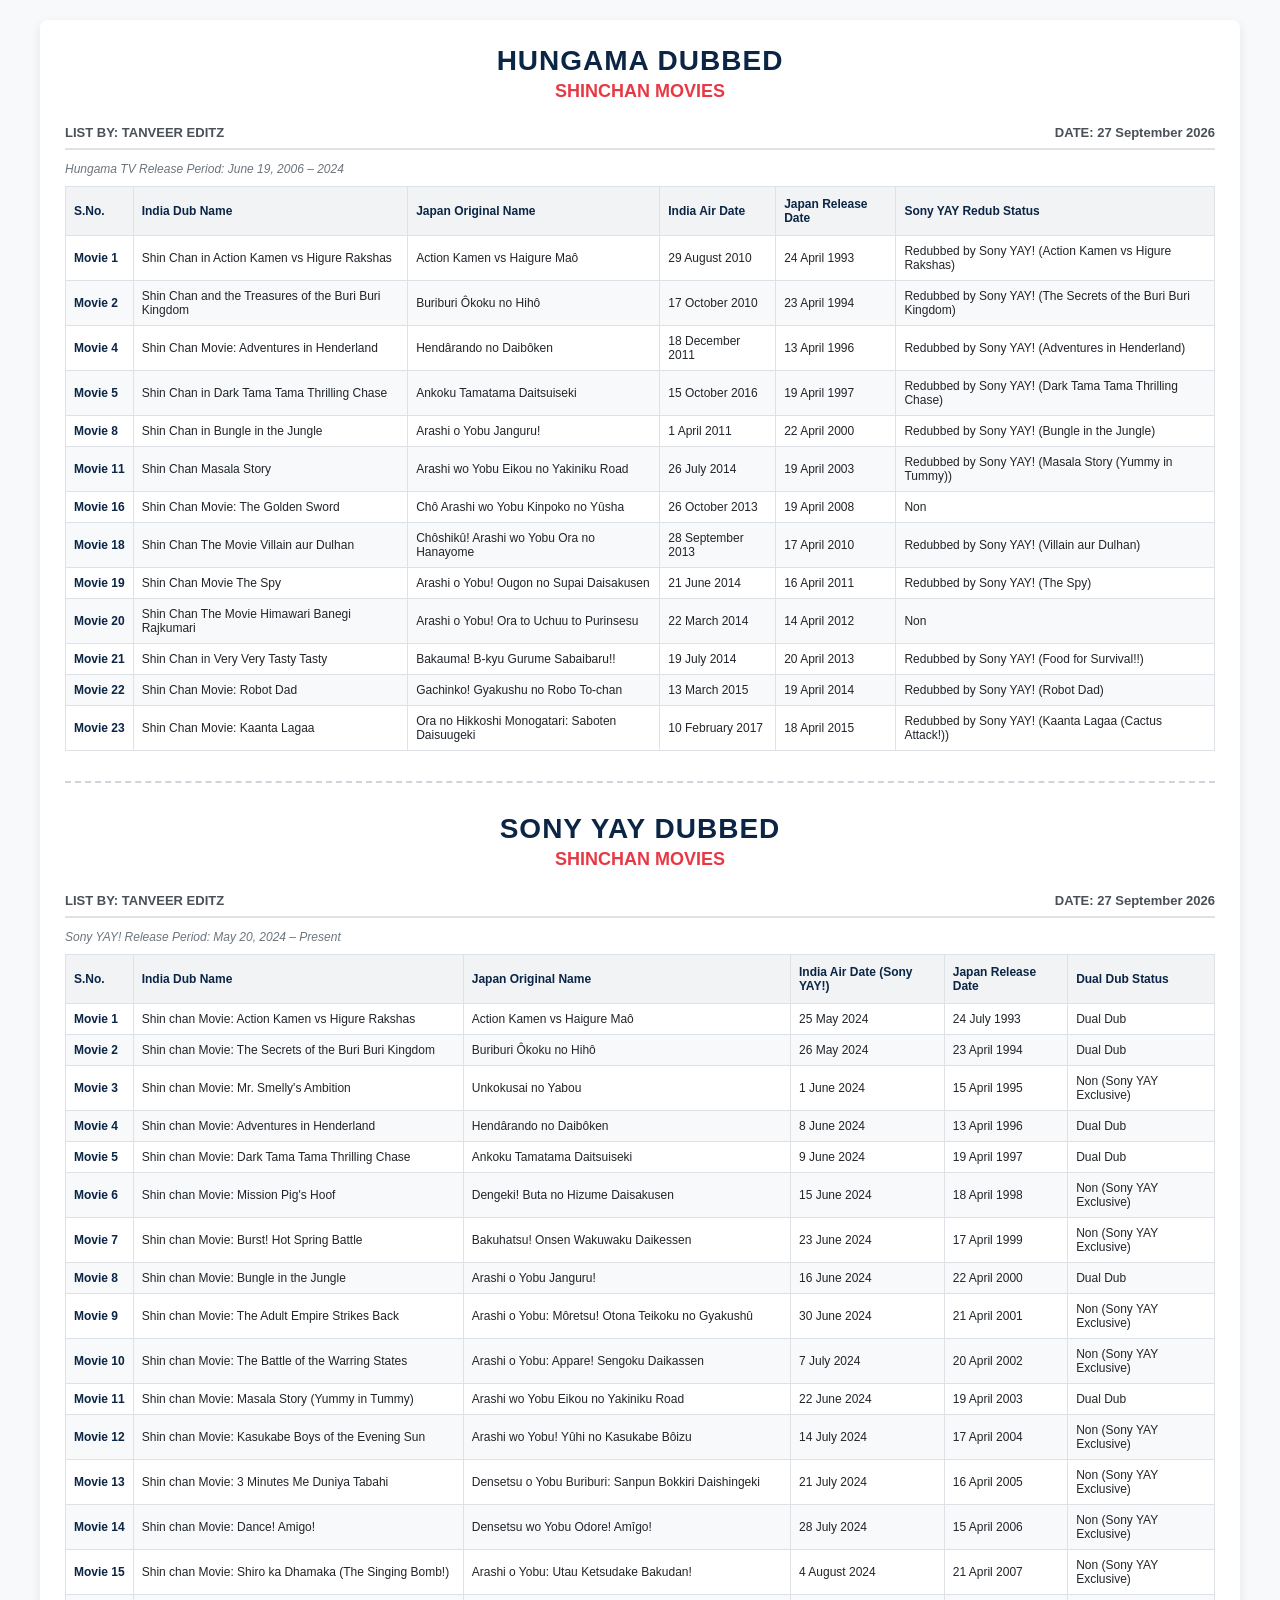
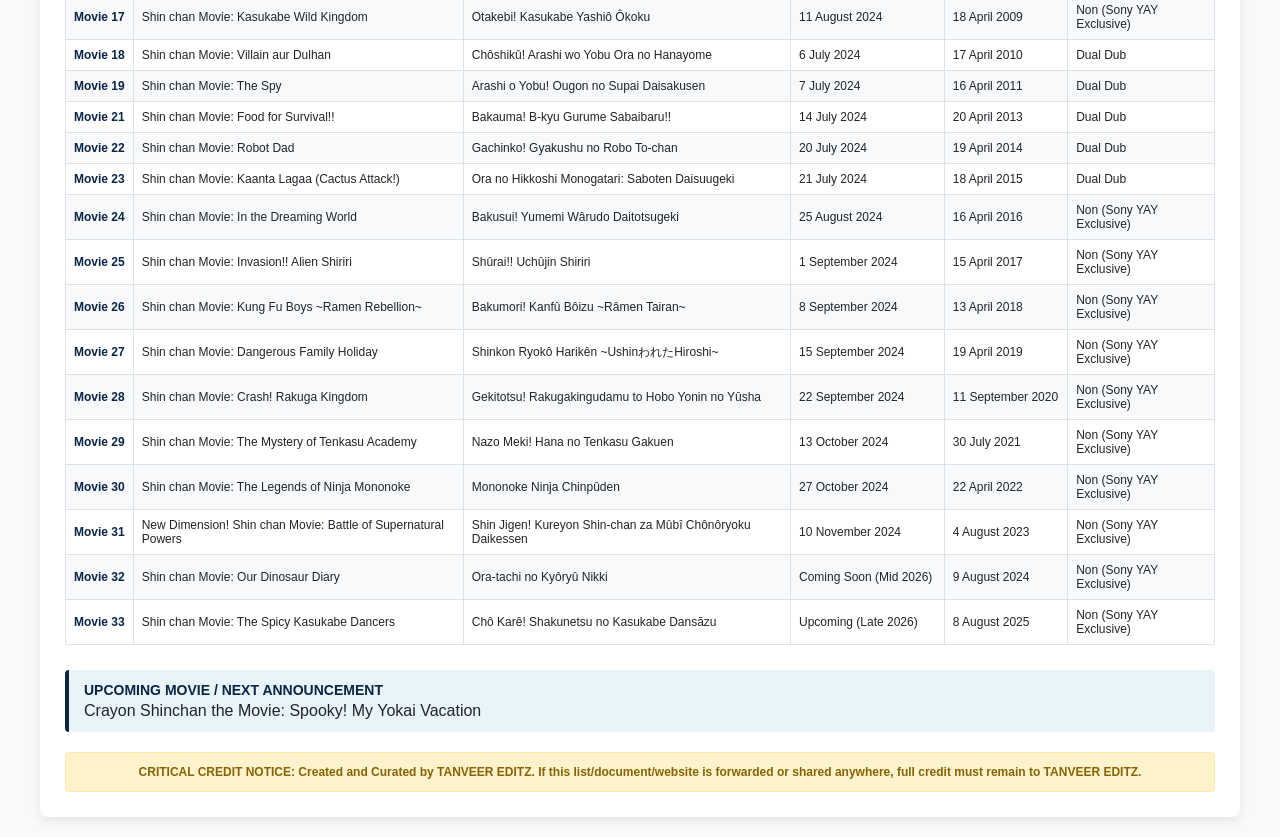
==== index.html @ 82720854 "Rename shinchan.html to index.html" ====
<!DOCTYPE html>
<html lang="hi">
<head>
    <meta charset="UTF-8">
    <meta name="viewport" content="width=device-width, initial-scale=1.0">
    <title>Shinchan Movies List - TANVEER EDITZ</title>
    <style>
        * {
            box-sizing: border-box;
            margin: 0;
            padding: 0;
            font-family: 'Segoe UI', Tahoma, Geneva, Verdana, sans-serif;
        }
        body {
            background-color: #f8f9fa;
            color: #212529;
            padding: 20px;
        }
        .container {
            max-width: 1200px;
            margin: 0 auto;
            background: #ffffff;
            padding: 25px;
            border-radius: 8px;
            box-shadow: 0 4px 12px rgba(0,0,0,0.08);
        }
        .main-title {
            text-align: center;
            color: #0B2545;
            font-size: 28px;
            font-weight: 800;
            text-transform: uppercase;
            letter-spacing: 1px;
            margin-bottom: 4px;
        }
        .sub-title {
            text-align: center;
            color: #E63946;
            font-size: 18px;
            font-weight: 700;
            text-transform: uppercase;
            margin-bottom: 15px;
        }
        .meta-bar {
            display: flex;
            justify-content: space-between;
            align-items: center;
            font-size: 13px;
            font-weight: 700;
            color: #495057;
            padding: 8px 0;
            border-bottom: 2px solid #dee2e6;
            margin-bottom: 12px;
        }
        .release-info {
            font-size: 12px;
            font-style: italic;
            color: #6c757d;
            margin-bottom: 10px;
        }
        table {
            width: 100%;
            border-collapse: collapse;
            margin-bottom: 25px;
            font-size: 12px;
        }
        th {
            background-color: #f1f3f5;
            color: #0B2545;
            font-weight: 700;
            text-align: left;
            padding: 10px 8px;
            border: 1px solid #dee2e6;
        }
        td {
            padding: 8px;
            border: 1px solid #dee2e6;
            vertical-align: middle;
        }
        tr:nth-child(even) {
            background-color: #f8f9fa;
        }
        .movie-no {
            font-weight: 700;
            color: #0B2545;
            white-space: nowrap;
        }
        .section-divider {
            margin: 30px 0;
            border: 0;
            border-top: 2px dashed #ced4da;
        }
        .upcoming-box {
            background-color: #e8f4f8;
            border-left: 4px solid #0B2545;
            padding: 12px 15px;
            margin-bottom: 20px;
            border-radius: 4px;
        }
        .upcoming-title {
            font-weight: 700;
            color: #0B2545;
            font-size: 14px;
            margin-bottom: 4px;
        }
        .credit-notice {
            background-color: #fff3cd;
            border: 1px solid #ffeba8;
            color: #856404;
            padding: 12px;
            border-radius: 4px;
            font-size: 12px;
            text-align: center;
            font-weight: 600;
            margin-top: 15px;
        }

        /* Print Settings for PDF / 1-Page Fit */
        @media print {
            body { padding: 0; background: #fff; }
            .container { box-shadow: none; padding: 10px; max-width: 100%; }
            table { font-size: 10px; margin-bottom: 15px; }
            th, td { padding: 4px 6px; }
            .main-title { font-size: 22px; }
            .sub-title { font-size: 15px; }
            .section-divider { margin: 15px 0; }
        }
    </style>
</head>
<body>

<div class="container">

    <!-- HUNGAMA DUBBED SECTION -->
    <h1 class="main-title">HUNGAMA DUBBED</h1>
    <h2 class="sub-title">SHINCHAN MOVIES</h2>

    <div class="meta-bar">
        <span>LIST BY: TANVEER EDITZ</span>
        <span>DATE: 27 September 2026</span>
    </div>
    <div class="release-info">Hungama TV Release Period: June 19, 2006 – 2024</div>

    <table>
        <thead>
            <tr>
                <th>S.No.</th>
                <th>India Dub Name</th>
                <th>Japan Original Name</th>
                <th>India Air Date</th>
                <th>Japan Release Date</th>
                <th>Sony YAY Redub Status</th>
            </tr>
        </thead>
        <tbody>
            <tr>
                <td class="movie-no">Movie 1</td>
                <td>Shin Chan in Action Kamen vs Higure Rakshas</td>
                <td>Action Kamen vs Haigure Maô</td>
                <td>29 August 2010</td>
                <td>24 April 1993</td>
                <td>Redubbed by Sony YAY! (Action Kamen vs Higure Rakshas)</td>
            </tr>
            <tr>
                <td class="movie-no">Movie 2</td>
                <td>Shin Chan and the Treasures of the Buri Buri Kingdom</td>
                <td>Buriburi Ôkoku no Hihô</td>
                <td>17 October 2010</td>
                <td>23 April 1994</td>
                <td>Redubbed by Sony YAY! (The Secrets of the Buri Buri Kingdom)</td>
            </tr>
            <tr>
                <td class="movie-no">Movie 4</td>
                <td>Shin Chan Movie: Adventures in Henderland</td>
                <td>Hendârando no Daibôken</td>
                <td>18 December 2011</td>
                <td>13 April 1996</td>
                <td>Redubbed by Sony YAY! (Adventures in Henderland)</td>
            </tr>
            <tr>
                <td class="movie-no">Movie 5</td>
                <td>Shin Chan in Dark Tama Tama Thrilling Chase</td>
                <td>Ankoku Tamatama Daitsuiseki</td>
                <td>15 October 2016</td>
                <td>19 April 1997</td>
                <td>Redubbed by Sony YAY! (Dark Tama Tama Thrilling Chase)</td>
            </tr>
            <tr>
                <td class="movie-no">Movie 8</td>
                <td>Shin Chan in Bungle in the Jungle</td>
                <td>Arashi o Yobu Janguru!</td>
                <td>1 April 2011</td>
                <td>22 April 2000</td>
                <td>Redubbed by Sony YAY! (Bungle in the Jungle)</td>
            </tr>
            <tr>
                <td class="movie-no">Movie 11</td>
                <td>Shin Chan Masala Story</td>
                <td>Arashi wo Yobu Eikou no Yakiniku Road</td>
                <td>26 July 2014</td>
                <td>19 April 2003</td>
                <td>Redubbed by Sony YAY! (Masala Story (Yummy in Tummy))</td>
            </tr>
            <tr>
                <td class="movie-no">Movie 16</td>
                <td>Shin Chan Movie: The Golden Sword</td>
                <td>Chô Arashi wo Yobu Kinpoko no Yûsha</td>
                <td>26 October 2013</td>
                <td>19 April 2008</td>
                <td>Non</td>
            </tr>
            <tr>
                <td class="movie-no">Movie 18</td>
                <td>Shin Chan The Movie Villain aur Dulhan</td>
                <td>Chôshikû! Arashi wo Yobu Ora no Hanayome</td>
                <td>28 September 2013</td>
                <td>17 April 2010</td>
                <td>Redubbed by Sony YAY! (Villain aur Dulhan)</td>
            </tr>
            <tr>
                <td class="movie-no">Movie 19</td>
                <td>Shin Chan Movie The Spy</td>
                <td>Arashi o Yobu! Ougon no Supai Daisakusen</td>
                <td>21 June 2014</td>
                <td>16 April 2011</td>
                <td>Redubbed by Sony YAY! (The Spy)</td>
            </tr>
            <tr>
                <td class="movie-no">Movie 20</td>
                <td>Shin Chan The Movie Himawari Banegi Rajkumari</td>
                <td>Arashi o Yobu! Ora to Uchuu to Purinsesu</td>
                <td>22 March 2014</td>
                <td>14 April 2012</td>
                <td>Non</td>
            </tr>
            <tr>
                <td class="movie-no">Movie 21</td>
                <td>Shin Chan in Very Very Tasty Tasty</td>
                <td>Bakauma! B-kyu Gurume Sabaibaru!!</td>
                <td>19 July 2014</td>
                <td>20 April 2013</td>
                <td>Redubbed by Sony YAY! (Food for Survival!!)</td>
            </tr>
            <tr>
                <td class="movie-no">Movie 22</td>
                <td>Shin Chan Movie: Robot Dad</td>
                <td>Gachinko! Gyakushu no Robo To-chan</td>
                <td>13 March 2015</td>
                <td>19 April 2014</td>
                <td>Redubbed by Sony YAY! (Robot Dad)</td>
            </tr>
            <tr>
                <td class="movie-no">Movie 23</td>
                <td>Shin Chan Movie: Kaanta Lagaa</td>
                <td>Ora no Hikkoshi Monogatari: Saboten Daisuugeki</td>
                <td>10 February 2017</td>
                <td>18 April 2015</td>
                <td>Redubbed by Sony YAY! (Kaanta Lagaa (Cactus Attack!))</td>
            </tr>
        </tbody>
    </table>

    <hr class="section-divider">

    <!-- SONY YAY DUBBED SECTION -->
    <h1 class="main-title">SONY YAY DUBBED</h1>
    <h2 class="sub-title">SHINCHAN MOVIES</h2>

    <div class="meta-bar">
        <span>LIST BY: TANVEER EDITZ</span>
        <span>DATE: 27 September 2026</span>
    </div>
    <div class="release-info">Sony YAY! Release Period: May 20, 2024 – Present</div>

    <table>
        <thead>
            <tr>
                <th>S.No.</th>
                <th>India Dub Name</th>
                <th>Japan Original Name</th>
                <th>India Air Date (Sony YAY!)</th>
                <th>Japan Release Date</th>
                <th>Dual Dub Status</th>
            </tr>
        </thead>
        <tbody>
            <tr><td class="movie-no">Movie 1</td><td>Shin chan Movie: Action Kamen vs Higure Rakshas</td><td>Action Kamen vs Haigure Maô</td><td>25 May 2024</td><td>24 July 1993</td><td>Dual Dub</td></tr>
            <tr><td class="movie-no">Movie 2</td><td>Shin chan Movie: The Secrets of the Buri Buri Kingdom</td><td>Buriburi Ôkoku no Hihô</td><td>26 May 2024</td><td>23 April 1994</td><td>Dual Dub</td></tr>
            <tr><td class="movie-no">Movie 3</td><td>Shin chan Movie: Mr. Smelly's Ambition</td><td>Unkokusai no Yabou</td><td>1 June 2024</td><td>15 April 1995</td><td>Non (Sony YAY Exclusive)</td></tr>
            <tr><td class="movie-no">Movie 4</td><td>Shin chan Movie: Adventures in Henderland</td><td>Hendârando no Daibôken</td><td>8 June 2024</td><td>13 April 1996</td><td>Dual Dub</td></tr>
            <tr><td class="movie-no">Movie 5</td><td>Shin chan Movie: Dark Tama Tama Thrilling Chase</td><td>Ankoku Tamatama Daitsuiseki</td><td>9 June 2024</td><td>19 April 1997</td><td>Dual Dub</td></tr>
            <tr><td class="movie-no">Movie 6</td><td>Shin chan Movie: Mission Pig's Hoof</td><td>Dengeki! Buta no Hizume Daisakusen</td><td>15 June 2024</td><td>18 April 1998</td><td>Non (Sony YAY Exclusive)</td></tr>
            <tr><td class="movie-no">Movie 7</td><td>Shin chan Movie: Burst! Hot Spring Battle</td><td>Bakuhatsu! Onsen Wakuwaku Daikessen</td><td>23 June 2024</td><td>17 April 1999</td><td>Non (Sony YAY Exclusive)</td></tr>
            <tr><td class="movie-no">Movie 8</td><td>Shin chan Movie: Bungle in the Jungle</td><td>Arashi o Yobu Janguru!</td><td>16 June 2024</td><td>22 April 2000</td><td>Dual Dub</td></tr>
            <tr><td class="movie-no">Movie 9</td><td>Shin chan Movie: The Adult Empire Strikes Back</td><td>Arashi o Yobu: Môretsu! Otona Teikoku no Gyakushû</td><td>30 June 2024</td><td>21 April 2001</td><td>Non (Sony YAY Exclusive)</td></tr>
            <tr><td class="movie-no">Movie 10</td><td>Shin chan Movie: The Battle of the Warring States</td><td>Arashi o Yobu: Appare! Sengoku Daikassen</td><td>7 July 2024</td><td>20 April 2002</td><td>Non (Sony YAY Exclusive)</td></tr>
            <tr><td class="movie-no">Movie 11</td><td>Shin chan Movie: Masala Story (Yummy in Tummy)</td><td>Arashi wo Yobu Eikou no Yakiniku Road</td><td>22 June 2024</td><td>19 April 2003</td><td>Dual Dub</td></tr>
            <tr><td class="movie-no">Movie 12</td><td>Shin chan Movie: Kasukabe Boys of the Evening Sun</td><td>Arashi wo Yobu! Yûhi no Kasukabe Bôizu</td><td>14 July 2024</td><td>17 April 2004</td><td>Non (Sony YAY Exclusive)</td></tr>
            <tr><td class="movie-no">Movie 13</td><td>Shin chan Movie: 3 Minutes Me Duniya Tabahi</td><td>Densetsu o Yobu Buriburi: Sanpun Bokkiri Daishingeki</td><td>21 July 2024</td><td>16 April 2005</td><td>Non (Sony YAY Exclusive)</td></tr>
            <tr><td class="movie-no">Movie 14</td><td>Shin chan Movie: Dance! Amigo!</td><td>Densetsu wo Yobu Odore! Amîgo!</td><td>28 July 2024</td><td>15 April 2006</td><td>Non (Sony YAY Exclusive)</td></tr>
            <tr><td class="movie-no">Movie 15</td><td>Shin chan Movie: Shiro ka Dhamaka (The Singing Bomb!)</td><td>Arashi o Yobu: Utau Ketsudake Bakudan!</td><td>4 August 2024</td><td>21 April 2007</td><td>Non (Sony YAY Exclusive)</td></tr>
            <tr><td class="movie-no">Movie 17</td><td>Shin chan Movie: Kasukabe Wild Kingdom</td><td>Otakebi! Kasukabe Yashiô Ôkoku</td><td>11 August 2024</td><td>18 April 2009</td><td>Non (Sony YAY Exclusive)</td></tr>
            <tr><td class="movie-no">Movie 18</td><td>Shin chan Movie: Villain aur Dulhan</td><td>Chôshikû! Arashi wo Yobu Ora no Hanayome</td><td>6 July 2024</td><td>17 April 2010</td><td>Dual Dub</td></tr>
            <tr><td class="movie-no">Movie 19</td><td>Shin chan Movie: The Spy</td><td>Arashi o Yobu! Ougon no Supai Daisakusen</td><td>7 July 2024</td><td>16 April 2011</td><td>Dual Dub</td></tr>
            <tr><td class="movie-no">Movie 21</td><td>Shin chan Movie: Food for Survival!!</td><td>Bakauma! B-kyu Gurume Sabaibaru!!</td><td>14 July 2024</td><td>20 April 2013</td><td>Dual Dub</td></tr>
            <tr><td class="movie-no">Movie 22</td><td>Shin chan Movie: Robot Dad</td><td>Gachinko! Gyakushu no Robo To-chan</td><td>20 July 2024</td><td>19 April 2014</td><td>Dual Dub</td></tr>
            <tr><td class="movie-no">Movie 23</td><td>Shin chan Movie: Kaanta Lagaa (Cactus Attack!)</td><td>Ora no Hikkoshi Monogatari: Saboten Daisuugeki</td><td>21 July 2024</td><td>18 April 2015</td><td>Dual Dub</td></tr>
            <tr><td class="movie-no">Movie 24</td><td>Shin chan Movie: In the Dreaming World</td><td>Bakusui! Yumemi Wârudo Daitotsugeki</td><td>25 August 2024</td><td>16 April 2016</td><td>Non (Sony YAY Exclusive)</td></tr>
            <tr><td class="movie-no">Movie 25</td><td>Shin chan Movie: Invasion!! Alien Shiriri</td><td>Shûrai!! Uchûjin Shiriri</td><td>1 September 2024</td><td>15 April 2017</td><td>Non (Sony YAY Exclusive)</td></tr>
            <tr><td class="movie-no">Movie 26</td><td>Shin chan Movie: Kung Fu Boys ~Ramen Rebellion~</td><td>Bakumori! Kanfû Bôizu ~Râmen Tairan~</td><td>8 September 2024</td><td>13 April 2018</td><td>Non (Sony YAY Exclusive)</td></tr>
            <tr><td class="movie-no">Movie 27</td><td>Shin chan Movie: Dangerous Family Holiday</td><td>Shinkon Ryokô Harikên ~UshinわれたHiroshi~</td><td>15 September 2024</td><td>19 April 2019</td><td>Non (Sony YAY Exclusive)</td></tr>
            <tr><td class="movie-no">Movie 28</td><td>Shin chan Movie: Crash! Rakuga Kingdom</td><td>Gekitotsu! Rakugakingudamu to Hobo Yonin no Yûsha</td><td>22 September 2024</td><td>11 September 2020</td><td>Non (Sony YAY Exclusive)</td></tr>
            <tr><td class="movie-no">Movie 29</td><td>Shin chan Movie: The Mystery of Tenkasu Academy</td><td>Nazo Meki! Hana no Tenkasu Gakuen</td><td>13 October 2024</td><td>30 July 2021</td><td>Non (Sony YAY Exclusive)</td></tr>
            <tr><td class="movie-no">Movie 30</td><td>Shin chan Movie: The Legends of Ninja Mononoke</td><td>Mononoke Ninja Chinpûden</td><td>27 October 2024</td><td>22 April 2022</td><td>Non (Sony YAY Exclusive)</td></tr>
            <tr><td class="movie-no">Movie 31</td><td>New Dimension! Shin chan Movie: Battle of Supernatural Powers</td><td>Shin Jigen! Kureyon Shin-chan za Mûbî Chônôryoku Daikessen</td><td>10 November 2024</td><td>4 August 2023</td><td>Non (Sony YAY Exclusive)</td></tr>
            <tr><td class="movie-no">Movie 32</td><td>Shin chan Movie: Our Dinosaur Diary</td><td>Ora-tachi no Kyôryû Nikki</td><td>Coming Soon (Mid 2026)</td><td>9 August 2024</td><td>Non (Sony YAY Exclusive)</td></tr>
            <tr><td class="movie-no">Movie 33</td><td>Shin chan Movie: The Spicy Kasukabe Dancers</td><td>Chô Karê! Shakunetsu no Kasukabe Dansāzu</td><td>Upcoming (Late 2026)</td><td>8 August 2025</td><td>Non (Sony YAY Exclusive)</td></tr>
        </tbody>
    </table>

    <div class="upcoming-box">
        <div class="upcoming-title">UPCOMING MOVIE / NEXT ANNOUNCEMENT</div>
        <div>Crayon Shinchan the Movie: Spooky! My Yokai Vacation</div>
    </div>

    <div class="credit-notice">
        CRITICAL CREDIT NOTICE: Created and Curated by TANVEER EDITZ. If this list/document/website is forwarded or shared anywhere, full credit must remain to TANVEER EDITZ.
    </div>

</div>

</body>
</html>
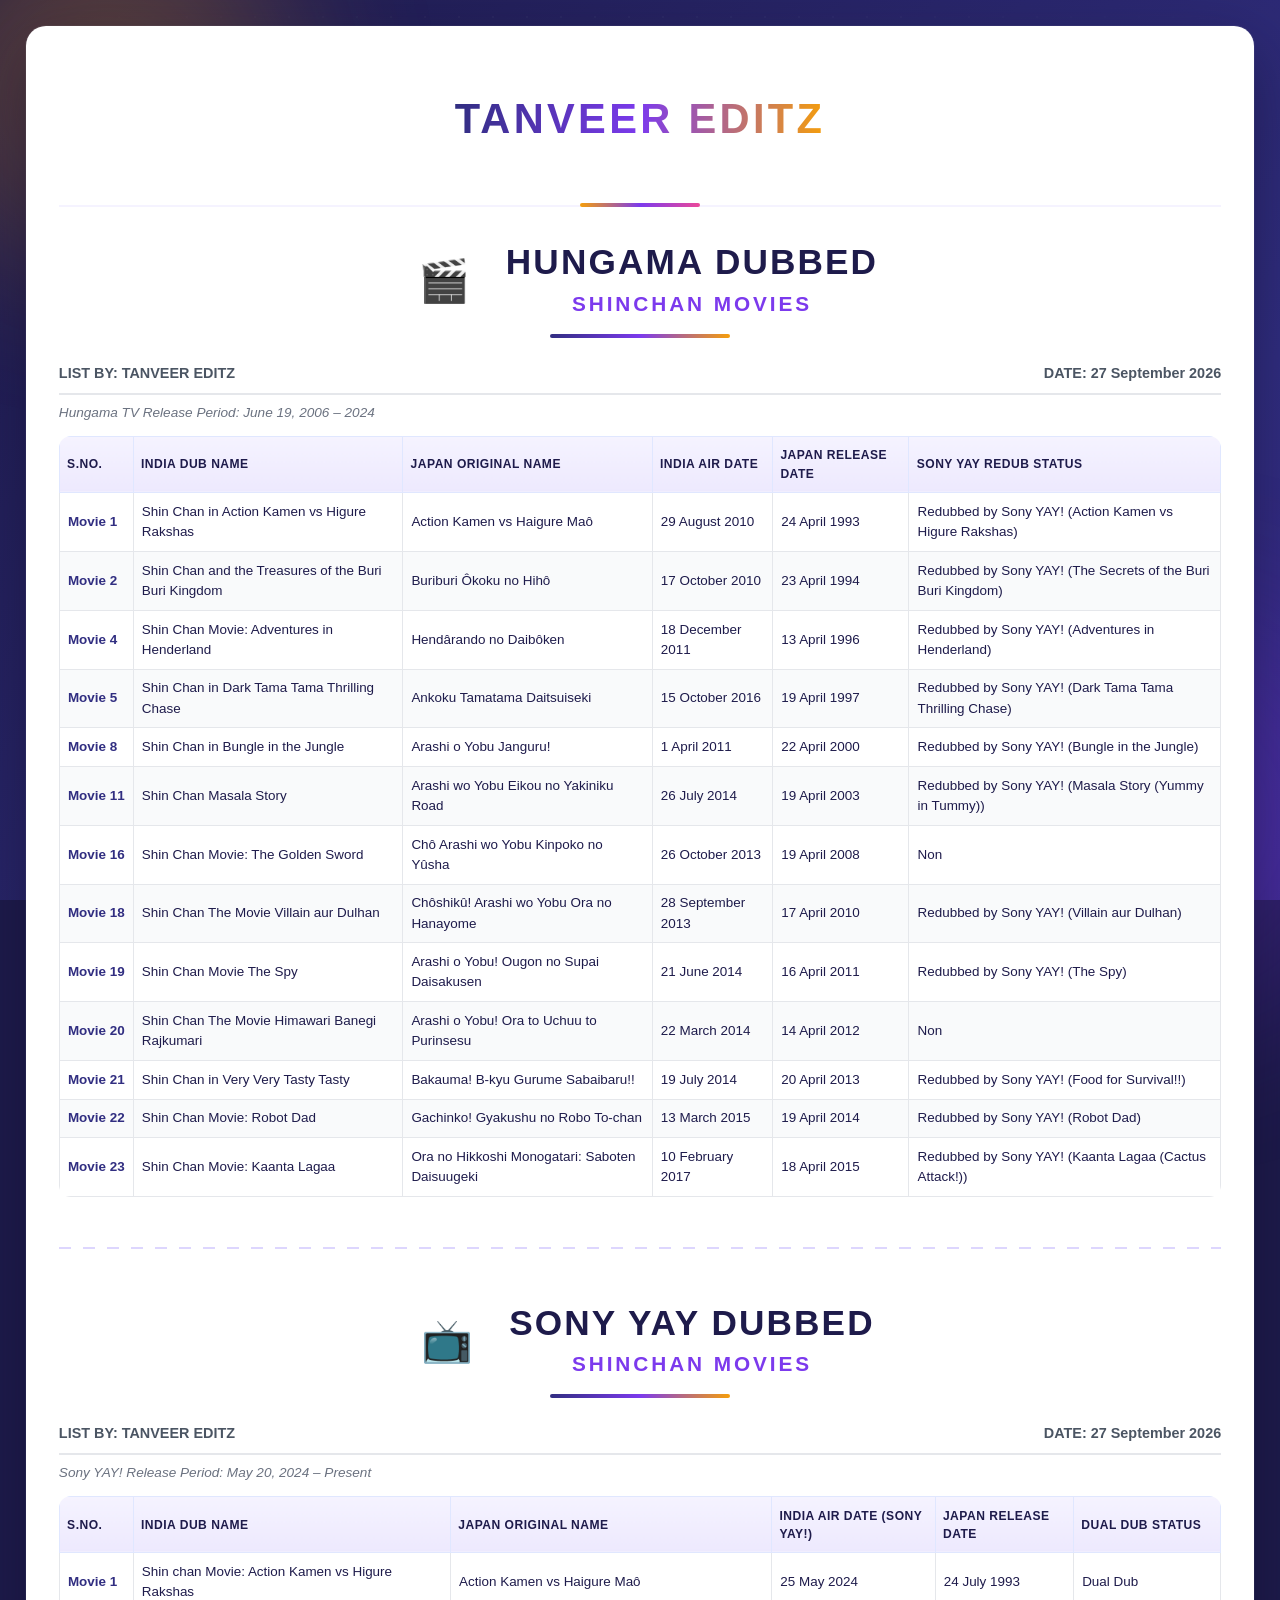
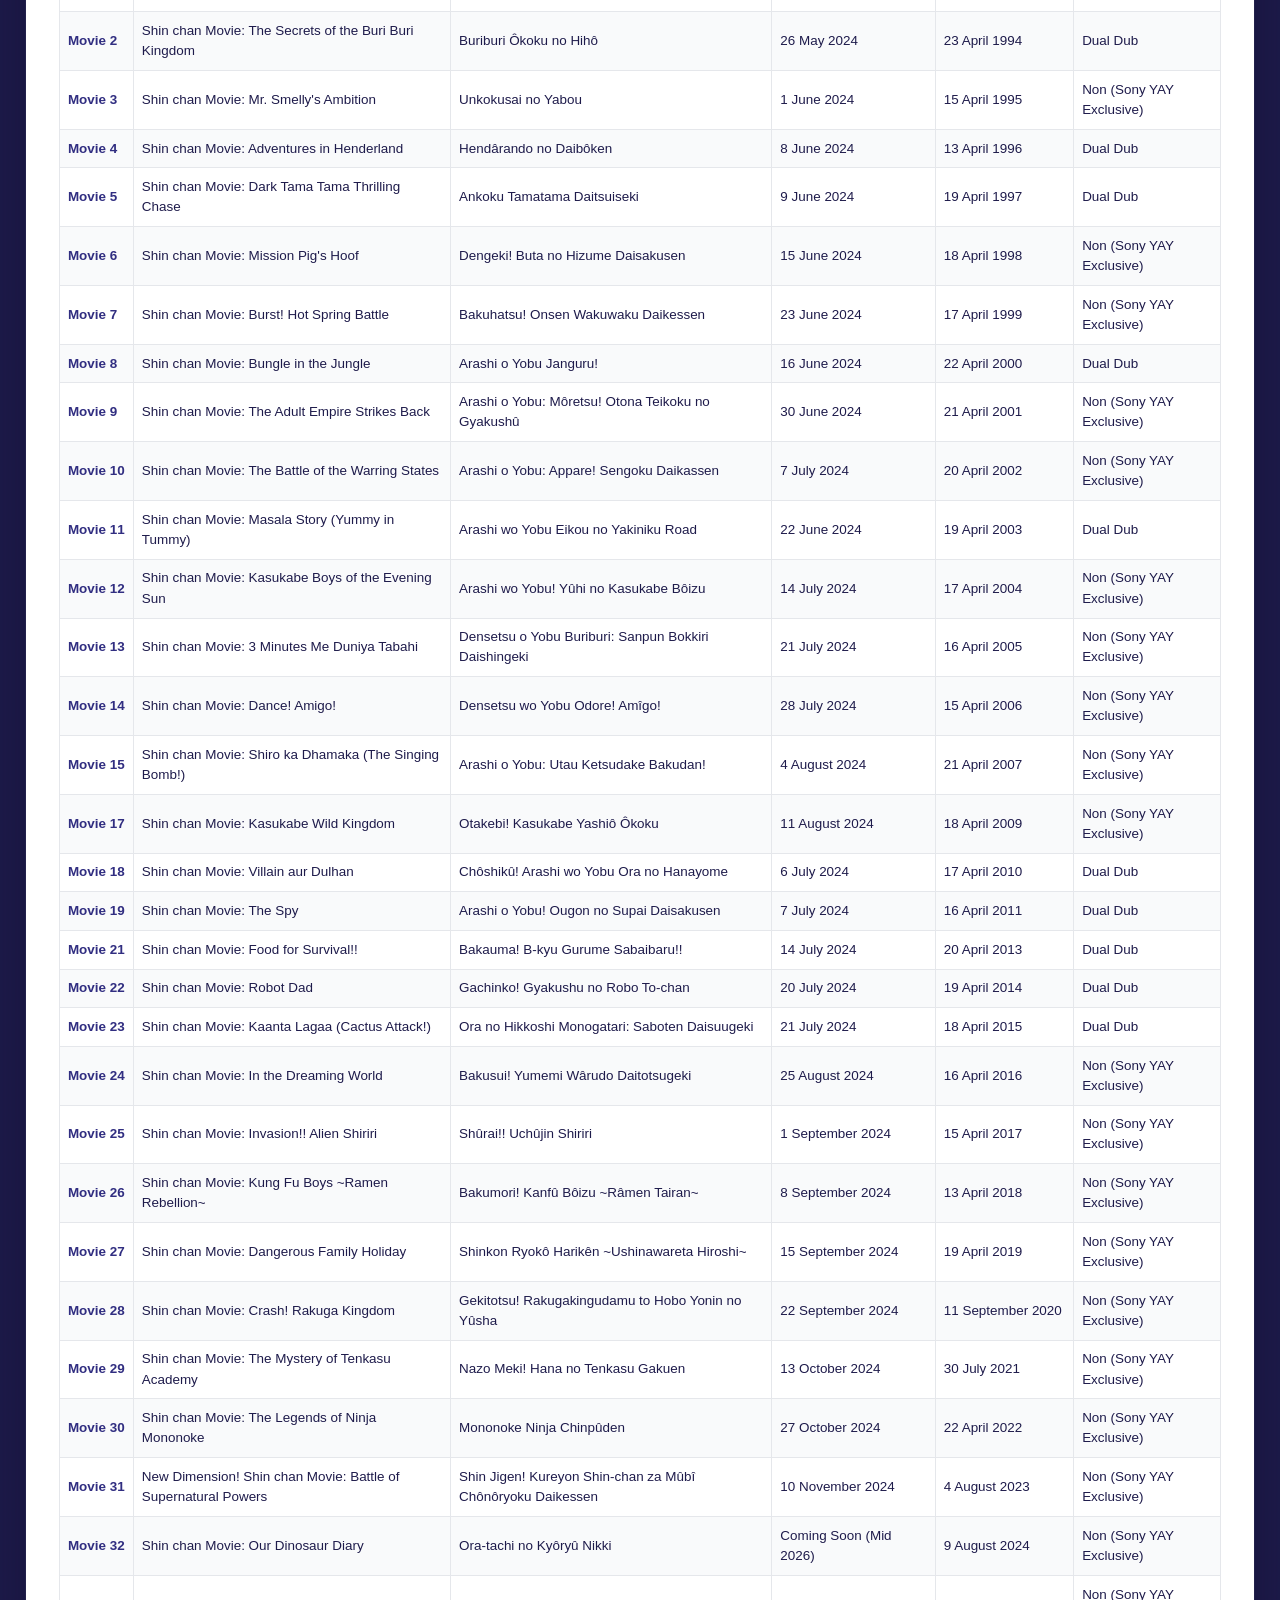
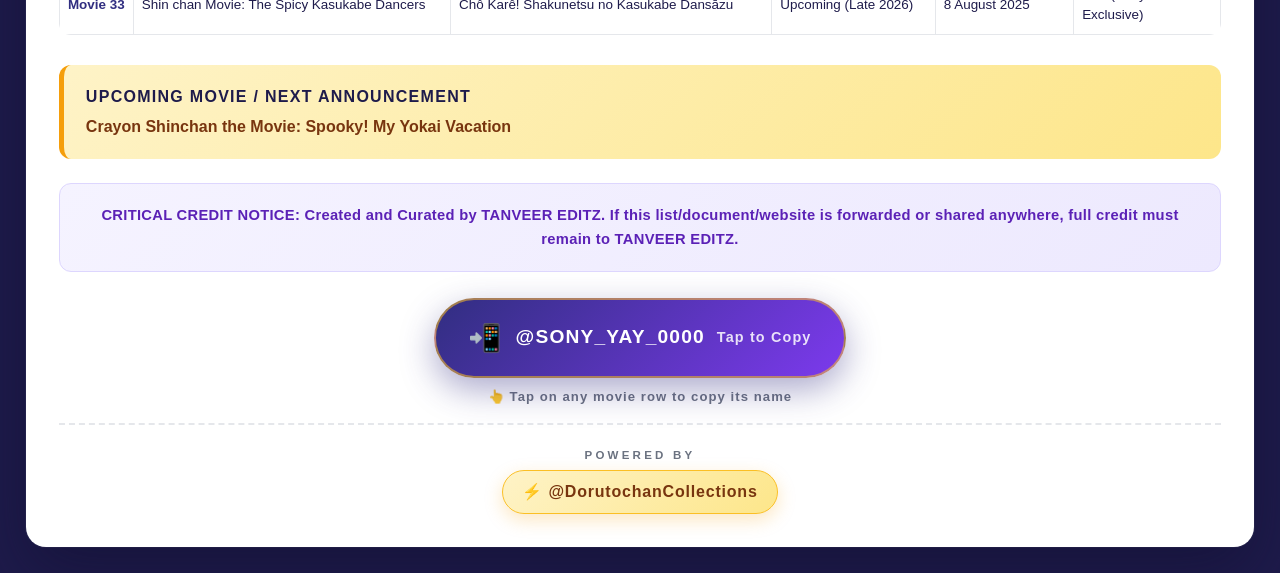
==== commit 167b4b2c: "Add files via upload" ====
--- a/index.html
+++ b/index.html
@@ -1,333 +1,877 @@
 <!DOCTYPE html>
 <html lang="hi">
 <head>
-    <meta charset="UTF-8">
-    <meta name="viewport" content="width=device-width, initial-scale=1.0">
-    <title>Shinchan Movies List - TANVEER EDITZ</title>
-    <style>
-        * {
-            box-sizing: border-box;
-            margin: 0;
-            padding: 0;
-            font-family: 'Segoe UI', Tahoma, Geneva, Verdana, sans-serif;
-        }
-        body {
-            background-color: #f8f9fa;
-            color: #212529;
-            padding: 20px;
-        }
-        .container {
-            max-width: 1200px;
-            margin: 0 auto;
-            background: #ffffff;
-            padding: 25px;
-            border-radius: 8px;
-            box-shadow: 0 4px 12px rgba(0,0,0,0.08);
-        }
-        .main-title {
-            text-align: center;
-            color: #0B2545;
-            font-size: 28px;
-            font-weight: 800;
-            text-transform: uppercase;
-            letter-spacing: 1px;
-            margin-bottom: 4px;
-        }
-        .sub-title {
-            text-align: center;
-            color: #E63946;
-            font-size: 18px;
-            font-weight: 700;
-            text-transform: uppercase;
-            margin-bottom: 15px;
-        }
-        .meta-bar {
-            display: flex;
-            justify-content: space-between;
-            align-items: center;
-            font-size: 13px;
-            font-weight: 700;
-            color: #495057;
-            padding: 8px 0;
-            border-bottom: 2px solid #dee2e6;
-            margin-bottom: 12px;
-        }
-        .release-info {
-            font-size: 12px;
-            font-style: italic;
-            color: #6c757d;
-            margin-bottom: 10px;
-        }
-        table {
-            width: 100%;
-            border-collapse: collapse;
-            margin-bottom: 25px;
-            font-size: 12px;
-        }
-        th {
-            background-color: #f1f3f5;
-            color: #0B2545;
-            font-weight: 700;
-            text-align: left;
-            padding: 10px 8px;
-            border: 1px solid #dee2e6;
-        }
-        td {
-            padding: 8px;
-            border: 1px solid #dee2e6;
-            vertical-align: middle;
-        }
-        tr:nth-child(even) {
-            background-color: #f8f9fa;
-        }
-        .movie-no {
-            font-weight: 700;
-            color: #0B2545;
-            white-space: nowrap;
-        }
-        .section-divider {
-            margin: 30px 0;
-            border: 0;
-            border-top: 2px dashed #ced4da;
-        }
-        .upcoming-box {
-            background-color: #e8f4f8;
-            border-left: 4px solid #0B2545;
-            padding: 12px 15px;
-            margin-bottom: 20px;
-            border-radius: 4px;
-        }
-        .upcoming-title {
-            font-weight: 700;
-            color: #0B2545;
-            font-size: 14px;
-            margin-bottom: 4px;
-        }
-        .credit-notice {
-            background-color: #fff3cd;
-            border: 1px solid #ffeba8;
-            color: #856404;
-            padding: 12px;
-            border-radius: 4px;
-            font-size: 12px;
-            text-align: center;
-            font-weight: 600;
-            margin-top: 15px;
-        }
-
-        /* Print Settings for PDF / 1-Page Fit */
-        @media print {
-            body { padding: 0; background: #fff; }
-            .container { box-shadow: none; padding: 10px; max-width: 100%; }
-            table { font-size: 10px; margin-bottom: 15px; }
-            th, td { padding: 4px 6px; }
-            .main-title { font-size: 22px; }
-            .sub-title { font-size: 15px; }
-            .section-divider { margin: 15px 0; }
-        }
-    </style>
+<meta charset="UTF-8">
+<meta name="viewport" content="width=device-width, initial-scale=1.0, maximum-scale=5.0">
+<meta name="theme-color" content="#1e1b4b">
+<title>Shinchan Movies List - TANVEER EDITZ</title>
+<style>
+/* ============ RESET ============ */
+*,*::before,*::after{box-sizing:border-box;margin:0;padding:0;}
+html{font-size:16px;scroll-behavior:smooth;-webkit-text-size-adjust:100%;}
+@media (min-width:1800px){ html{font-size:19px;} }
+@media (min-width:2400px){ html{font-size:23px;} }
+
+/* ============ HARMONIOUS PALETTE ============ */
+:root{
+  --indigo-900:#1e1b4b;
+  --indigo-800:#312e81;
+  --indigo-700:#4338ca;
+  --indigo-600:#4f46e5;
+  --violet-600:#7c3aed;
+  --amber-500:#f59e0b;
+  --amber-400:#fbbf24;
+  --amber-300:#fcd34d;
+  --pink-500:#ec4899;
+  --green-500:#10b981;
+  --rose-500:#f43f5e;
+
+  --text:#1e1b4b;
+  --text-soft:#4b5563;
+  --muted:#6b7280;
+  --border:#e5e7eb;
+  --bg-soft:#f9fafb;
+  --bg-tint:#f5f3ff;
+}
+
+body{
+  font-family:'Segoe UI',Tahoma,Geneva,Verdana,sans-serif;
+  color:var(--text);
+  background:var(--indigo-900);
+  min-height:100vh;
+  padding:clamp(10px,2vw,28px);
+  overflow-x:hidden;
+  position:relative;
+  line-height:1.5;
+  -webkit-tap-highlight-color:transparent;
+}
+
+/* ============ ANIMATED BACKGROUND ============ */
+.bg-layer{
+  position:fixed;inset:0;z-index:-3;
+  background:linear-gradient(135deg,#1e1b4b 0%,#312e81 25%,#4c1d95 55%,#312e81 80%,#1e1b4b 100%);
+  background-size:300% 300%;
+  animation:bgShift 24s ease-in-out infinite;
+}
+@keyframes bgShift{
+  0%,100%{background-position:0% 50%;}
+  50%{background-position:100% 50%;}
+}
+.orb{
+  position:fixed;border-radius:50%;filter:blur(80px);
+  opacity:.28;z-index:-2;pointer-events:none;
+}
+.orb.a{width:40vmin;height:40vmin;background:#f59e0b;top:-10vmin;left:-8vmin;animation:float1 18s ease-in-out infinite;}
+.orb.b{width:46vmin;height:46vmin;background:#7c3aed;bottom:-14vmin;right:-10vmin;animation:float2 22s ease-in-out infinite;}
+.orb.c{width:32vmin;height:32vmin;background:#ec4899;top:48%;left:58%;animation:float3 26s ease-in-out infinite;}
+@keyframes float1{0%,100%{transform:translate(0,0)}50%{transform:translate(6vw,8vh)}}
+@keyframes float2{0%,100%{transform:translate(0,0)}50%{transform:translate(-7vw,-6vh)}}
+@keyframes float3{0%,100%{transform:translate(0,0) scale(1)}50%{transform:translate(-5vw,5vh) scale(1.15)}}
+
+.bg-grid{
+  position:fixed;inset:0;z-index:-1;pointer-events:none;
+  background-image:radial-gradient(rgba(255,255,255,.12) 1px, transparent 1px);
+  background-size:34px 34px;
+  opacity:.3;
+  mask-image:radial-gradient(circle at 50% 30%, #000 20%, transparent 78%);
+  -webkit-mask-image:radial-gradient(circle at 50% 30%, #000 20%, transparent 78%);
+}
+
+/* ============ INTRO ============ */
+.intro{
+  position:fixed;inset:0;z-index:9999;
+  display:flex;align-items:center;justify-content:center;
+  background:radial-gradient(circle at 50% 40%,#312e81 0%,#1e1b4b 60%,#0f0d2e 100%);
+  animation:introOut .7s ease 2.4s forwards;
+}
+@keyframes introOut{to{opacity:0;visibility:hidden;}}
+.intro-inner{text-align:center;padding:20px;animation:introIn .9s cubic-bezier(.2,.8,.25,1) both;}
+@keyframes introIn{
+  from{opacity:0;transform:translateY(26px) scale(.94);filter:blur(6px);}
+  to{opacity:1;transform:none;filter:blur(0);}
+}
+.intro-badge{
+  display:inline-block;font-size:clamp(.6rem,1.4vw,.85rem);
+  letter-spacing:.32em;text-transform:uppercase;font-weight:700;
+  color:var(--amber-400);
+  border:1px solid rgba(251,191,36,.4);
+  border-radius:999px;padding:.45em 1.2em;margin-bottom:1.1em;
+  background:rgba(251,191,36,.08);
+}
+.intro-title{
+  font-size:clamp(1.9rem,7vw,4.4rem);font-weight:900;
+  letter-spacing:.06em;color:#fff;line-height:1.05;
+  text-transform:uppercase;
+  text-shadow:0 6px 30px rgba(0,0,0,.5);
+}
+.intro-title span{
+  background:linear-gradient(90deg,#fbbf24,#ec4899,#7c3aed,#fbbf24);
+  background-size:300% 100%;
+  -webkit-background-clip:text;background-clip:text;
+  -webkit-text-fill-color:transparent;color:transparent;
+  animation:shine 3.5s linear infinite;
+}
+@keyframes shine{to{background-position:300% 0;}}
+.intro-line{
+  width:min(240px,55vw);height:3px;margin:1.1em auto;
+  border-radius:99px;
+  background:linear-gradient(90deg,transparent,#f59e0b,#7c3aed,transparent);
+  animation:lineGrow 1.1s ease .35s both;
+}
+@keyframes lineGrow{from{transform:scaleX(0);opacity:0}to{transform:scaleX(1);opacity:1}}
+.intro-sub{
+  color:#c7d2fe;font-size:clamp(.75rem,2vw,1.05rem);
+  letter-spacing:.18em;text-transform:uppercase;font-weight:600;
+}
+
+/* ============ CONTAINER ============ */
+.container{
+  max-width:1240px;margin:0 auto;
+  background:#fff;
+  border-radius:clamp(12px,1.6vw,20px);
+  padding:clamp(16px,2.6vw,40px);
+  box-shadow:0 25px 65px rgba(15,13,46,.5), 0 0 0 1px rgba(255,255,255,.06);
+  animation:cardIn .8s cubic-bezier(.2,.8,.25,1) 2.2s both;
+  position:relative;z-index:1;
+}
+@keyframes cardIn{
+  from{opacity:0;transform:translateY(28px);}
+  to{opacity:1;transform:none;}
+}
+
+/* ============ BRAND LOGO (TOP CENTER) ============ */
+.brand-header{
+  text-align:center;
+  padding-bottom:clamp(14px,2.5vw,26px);
+  margin-bottom:clamp(18px,3vw,32px);
+  border-bottom:2px solid var(--bg-tint);
+  position:relative;
+}
+.brand-header::after{
+  content:'';
+  position:absolute;left:50%;bottom:-2px;
+  width:min(120px,30vw);height:4px;
+  transform:translateX(-50%);
+  border-radius:99px;
+  background:linear-gradient(90deg,var(--amber-500),var(--violet-600),var(--pink-500));
+}
+.logo-slot{
+  display:inline-flex;align-items:center;justify-content:center;
+  min-height:clamp(60px,12vw,120px);
+  padding:clamp(6px,1.5vw,14px);
+}
+.logo-slot img{
+  max-width:min(280px,65vw);
+  max-height:clamp(60px,12vw,120px);
+  width:auto;height:auto;
+  display:block;
+  filter:drop-shadow(0 6px 18px rgba(30,27,75,.15));
+}
+.logo-slot .fallback-text{
+  display:none;
+  font-size:clamp(1.4rem,4vw,2.6rem);
+  font-weight:900;letter-spacing:.08em;
+  text-transform:uppercase;
+  background:linear-gradient(90deg,var(--indigo-800),var(--violet-600),var(--amber-500));
+  -webkit-background-clip:text;background-clip:text;
+  -webkit-text-fill-color:transparent;color:transparent;
+}
+.logo-slot.fallback img{display:none;}
+.logo-slot.fallback .fallback-text{display:block;}
+
+/* ============ SECTION HEADER WITH LOGO ============ */
+.section-head{
+  display:flex;align-items:center;justify-content:center;
+  gap:clamp(10px,2vw,20px);
+  flex-wrap:wrap;
+  margin-bottom:.4em;
+}
+.section-logo{
+  flex-shrink:0;
+  display:inline-flex;align-items:center;justify-content:center;
+  min-width:clamp(46px,9vw,84px);
+  min-height:clamp(46px,9vw,84px);
+  padding:6px;
+}
+.section-logo img{
+  max-width:clamp(46px,9vw,84px);
+  max-height:clamp(46px,9vw,84px);
+  width:auto;height:auto;display:block;
+  filter:drop-shadow(0 4px 12px rgba(30,27,75,.18));
+}
+.section-logo .fallback-emoji{
+  display:none;
+  font-size:clamp(1.6rem,4.5vw,2.6rem);
+  line-height:1;
+}
+.section-logo.fallback img{display:none;}
+.section-logo.fallback .fallback-emoji{display:block;}
+.section-text{
+  display:flex;flex-direction:column;
+  align-items:center;text-align:center;
+}
+
+/* ============ HEADINGS ============ */
+.main-title{
+  color:var(--indigo-900);
+  font-size:clamp(1.2rem,3.2vw,2.2rem);
+  font-weight:900;text-transform:uppercase;
+  letter-spacing:.06em;line-height:1.15;
+  text-align:center;
+}
+.sub-title{
+  color:var(--violet-600);
+  font-size:clamp(.8rem,2vw,1.3rem);
+  font-weight:800;text-transform:uppercase;
+  letter-spacing:.14em;margin-top:.25em;
+  text-align:center;
+}
+.title-underline{
+  width:min(180px,40vw);height:4px;margin:.7em auto 1em;
+  border-radius:99px;
+  background:linear-gradient(90deg,var(--indigo-800),var(--violet-600),var(--amber-500));
+}
+
+/* ============ META BAR ============ */
+.meta-bar{
+  display:flex;flex-wrap:wrap;gap:6px 14px;
+  justify-content:space-between;align-items:center;
+  font-size:clamp(.65rem,1.5vw,.9rem);
+  font-weight:700;color:var(--text-soft);
+  padding:.6em 0;
+  border-bottom:2px solid var(--border);
+}
+.release-info{
+  font-size:clamp(.62rem,1.4vw,.85rem);
+  font-style:italic;color:var(--muted);
+  margin:.6em 0 .9em;
+}
+
+/* ============ TABLE ============ */
+.table-wrap{
+  width:100%;overflow-x:auto;
+  -webkit-overflow-scrolling:touch;
+  border-radius:12px;
+  margin-bottom:clamp(18px,3vw,30px);
+}
+table{
+  width:100%;border-collapse:collapse;
+  font-size:clamp(.7rem,1.05vw,.98rem);
+  min-width:640px;
+}
+th{
+  background:linear-gradient(180deg,#f5f3ff,#ede9fe);
+  color:var(--indigo-900);
+  font-weight:800;text-align:left;
+  padding:.8em .6em;
+  border:1px solid #e0e7ff;
+  text-transform:uppercase;
+  letter-spacing:.04em;
+  font-size:.9em;
+  position:sticky;top:0;z-index:2;
+}
+td{
+  padding:.65em .6em;
+  border:1px solid var(--border);
+  vertical-align:middle;
+}
+tbody tr{
+  transition:background .18s ease, transform .15s ease;
+  cursor:pointer;position:relative;overflow:hidden;
+}
+tbody tr:nth-child(even){background:var(--bg-soft);}
+tbody tr:hover{background:#fef3c7;}
+tbody tr:active{transform:scale(.995);}
+.movie-no{
+  font-weight:800;color:var(--indigo-800);white-space:nowrap;
+}
+
+/* Ripple */
+.ripple{
+  position:absolute;border-radius:50%;
+  background:rgba(124,58,237,.28);
+  transform:scale(0);
+  animation:rippleAnim .6s linear;
+  pointer-events:none;
+}
+@keyframes rippleAnim{
+  to{transform:scale(4);opacity:0;}
+}
+
+/* ============ DIVIDER ============ */
+.section-divider{
+  margin:clamp(26px,4.5vw,50px) 0;
+  border:0;height:2px;
+  background:repeating-linear-gradient(90deg,#ddd6fe 0 12px,transparent 12px 24px);
+}
+
+/* ============ UPCOMING BOX ============ */
+.upcoming-box{
+  background:linear-gradient(135deg,#fef3c7,#fde68a);
+  border-left:5px solid var(--amber-500);
+  padding:clamp(12px,1.8vw,20px) clamp(14px,2vw,22px);
+  border-radius:12px;
+  margin-bottom:clamp(16px,2.5vw,24px);
+}
+.upcoming-title{
+  font-weight:900;color:var(--indigo-900);
+  font-size:clamp(.72rem,1.6vw,1rem);
+  letter-spacing:.08em;text-transform:uppercase;
+  margin-bottom:.4em;
+}
+.upcoming-box div:last-child{
+  font-size:clamp(.72rem,1.6vw,1rem);
+  font-weight:700;color:#78350f;
+}
+
+/* ============ CREDIT ============ */
+.credit-notice{
+  background:linear-gradient(135deg,#f5f3ff,#ede9fe);
+  border:1px solid #ddd6fe;
+  color:#5b21b6;
+  padding:clamp(12px,1.8vw,20px);
+  border-radius:12px;
+  font-size:clamp(.66rem,1.5vw,.92rem);
+  text-align:center;font-weight:700;
+  line-height:1.6;letter-spacing:.02em;
+  margin-bottom:1.2em;
+}
+
+/* ============ TELEGRAM ============ */
+.telegram-section{text-align:center;margin:1.6em 0 1em;}
+.telegram-card{
+  display:inline-flex;align-items:center;gap:12px;
+  background:linear-gradient(135deg,var(--indigo-800),var(--violet-600));
+  color:#fff;
+  padding:clamp(12px,2vw,18px) clamp(20px,3vw,32px);
+  border-radius:999px;
+  font-weight:800;
+  font-size:clamp(.85rem,2vw,1.2rem);
+  letter-spacing:.06em;cursor:pointer;
+  transition:transform .2s ease, box-shadow .2s ease;
+  box-shadow:0 12px 34px rgba(49,46,129,.4);
+  border:2px solid rgba(251,191,36,.55);
+  position:relative;overflow:hidden;
+  user-select:none;-webkit-user-select:none;
+  max-width:100%;
+}
+.telegram-card:active{transform:scale(.96);}
+.telegram-card:hover{
+  box-shadow:0 16px 44px rgba(49,46,129,.55);
+  border-color:var(--amber-400);
+}
+.telegram-icon{font-size:1.4em;}
+.telegram-hint{
+  display:block;margin-top:.7em;
+  font-size:clamp(.6rem,1.4vw,.82rem);
+  color:var(--muted);font-weight:600;
+  letter-spacing:.08em;
+}
+
+/* ============ POWERED BY ============ */
+.powered-by{
+  text-align:center;
+  padding-top:1.4em;
+  margin-top:1em;
+  border-top:2px dashed var(--border);
+}
+.powered-by-label{
+  display:block;
+  font-size:clamp(.58rem,1.3vw,.72rem);
+  letter-spacing:.28em;
+  text-transform:uppercase;
+  color:var(--muted);
+  font-weight:700;
+  margin-bottom:.5em;
+}
+.powered-by-badge{
+  display:inline-flex;align-items:center;gap:8px;
+  background:linear-gradient(135deg,#fef3c7,#fde68a);
+  color:#78350f;
+  padding:.55em 1.2em;
+  border-radius:999px;
+  font-weight:800;
+  font-size:clamp(.72rem,1.7vw,1rem);
+  letter-spacing:.05em;
+  border:1.5px solid var(--amber-400);
+  cursor:pointer;
+  transition:transform .2s ease, box-shadow .2s ease;
+  box-shadow:0 6px 18px rgba(245,158,11,.25);
+  user-select:none;-webkit-user-select:none;
+}
+.powered-by-badge:active{transform:scale(.95);}
+.powered-by-badge:hover{
+  box-shadow:0 10px 26px rgba(245,158,11,.4);
+}
+
+/* ============ TOAST ============ */
+.toast{
+  position:fixed;bottom:30px;left:50%;
+  transform:translateX(-50%) translateY(80px);
+  background:linear-gradient(135deg,var(--indigo-800),var(--violet-600));
+  color:#fff;padding:14px 28px;
+  border-radius:999px;font-weight:700;
+  font-size:clamp(.75rem,1.8vw,1rem);
+  box-shadow:0 14px 44px rgba(0,0,0,.45);
+  opacity:0;
+  transition:all .35s cubic-bezier(.2,.8,.25,1);
+  z-index:99999;pointer-events:none;
+  border:1px solid rgba(251,191,36,.5);
+  white-space:nowrap;max-width:90vw;
+  text-align:center;
+}
+.toast.show{
+  transform:translateX(-50%) translateY(0);
+  opacity:1;
+}
+
+/* ============ MOBILE CARD LAYOUT ============ */
+@media (max-width:760px){
+  .table-wrap{overflow:visible;border-radius:0;}
+  table{min-width:0;font-size:.86rem;}
+  table,thead,tbody,tr,td{display:block;width:100%;}
+  thead{display:none;}
+  tbody tr{
+    border:1px solid var(--border);
+    border-radius:14px;
+    margin-bottom:14px;
+    overflow:hidden;
+    background:#fff !important;
+    box-shadow:0 4px 16px rgba(30,27,75,.08);
+  }
+  tbody tr:hover{background:#fff;}
+  tbody td{
+    border:none;
+    border-bottom:1px dashed #ede9fe;
+    padding:10px 14px;
+    display:flex;
+    justify-content:space-between;
+    align-items:flex-start;
+    gap:12px;
+    text-align:right;
+  }
+  tbody td::before{
+    content:attr(data-label);
+    flex:0 0 42%;
+    text-align:left;
+    font-weight:800;
+    font-size:.76em;
+    letter-spacing:.05em;
+    text-transform:uppercase;
+    color:var(--indigo-800);
+    opacity:.75;
+    line-height:1.5;
+  }
+  tbody td:last-child{border-bottom:none;}
+  td.movie-no{
+    display:block;text-align:left;
+    background:linear-gradient(135deg,var(--indigo-800),var(--violet-600));
+    color:#fff;
+    font-size:1rem;letter-spacing:.09em;
+    padding:12px 14px;text-transform:uppercase;
+    border-bottom:none;
+  }
+  td.movie-no::before{display:none;}
+  td[data-label="India Dub Name"]{
+    background:#faf5ff;font-weight:800;
+    color:var(--indigo-900);
+    display:block;text-align:left;
+    font-size:.95rem;
+    border-bottom:1px solid #ede9fe;
+  }
+  td[data-label="India Dub Name"]::before{display:none;}
+}
+
+/* ============ PRINT ============ */
+@media print{
+  body{padding:0;background:#fff;}
+  .bg-layer,.orb,.bg-grid,.intro,.powered-by,.telegram-section,.toast{display:none !important;}
+  .container{box-shadow:none;padding:8px;max-width:100%;animation:none;}
+  table{font-size:8.5px;min-width:0;}
+  th,td{padding:3px 5px;}
+  .section-divider{margin:10px 0;}
+  tbody tr{break-inside:avoid;}
+}
+
+/* ============ REDUCED MOTION ============ */
+@media (prefers-reduced-motion:reduce){
+  *,*::before,*::after{animation-duration:.01ms !important;animation-iteration-count:1 !important;transition:none !important;}
+  .intro{display:none;}
+}
+</style>
 </head>
 <body>
 
+<!-- ===== BACKGROUND ===== -->
+<div class="bg-layer"></div>
+<div class="orb a"></div>
+<div class="orb b"></div>
+<div class="orb c"></div>
+<div class="bg-grid"></div>
+
+<!-- ===== INTRO ===== -->
+<div class="intro" id="intro">
+  <div class="intro-inner">
+    <div class="intro-badge">Shinchan Movies</div>
+    <h1 class="intro-title">TANVEER <span>EDITZ</span></h1>
+    <div class="intro-line"></div>
+    <p class="intro-sub">Complete Dubbed Movies Archive</p>
+  </div>
+</div>
+
+<!-- ===== MAIN ===== -->
 <div class="container">
 
-    <!-- HUNGAMA DUBBED SECTION -->
-    <h1 class="main-title">HUNGAMA DUBBED</h1>
-    <h2 class="sub-title">SHINCHAN MOVIES</h2>
-
-    <div class="meta-bar">
-        <span>LIST BY: TANVEER EDITZ</span>
-        <span>DATE: 27 September 2026</span>
+  <!-- ===== BRAND LOGO (TOP CENTER) ===== -->
+  <!-- Apna main logo root folder mein "logo.png" naam se rakhein -->
+  <div class="brand-header">
+    <div class="logo-slot">
+      <img src="logo.png" alt="TANVEER EDITZ"
+           onerror="this.parentElement.classList.add('fallback')">
+      <span class="fallback-text">TANVEER EDITZ</span>
     </div>
-    <div class="release-info">Hungama TV Release Period: June 19, 2006 – 2024</div>
-
+  </div>
+
+  <!-- ========== HUNGAMA DUBBED ========== -->
+  <div class="section-head">
+    <!-- Hungama TV logo: root folder mein "hungama.png" -->
+    <div class="section-logo">
+      <img src="hungama.png" alt="Hungama TV"
+           onerror="this.parentElement.classList.add('fallback')">
+      <span class="fallback-emoji">🎬</span>
+    </div>
+    <div class="section-text">
+      <h1 class="main-title">Hungama Dubbed</h1>
+      <h2 class="sub-title">Shinchan Movies</h2>
+    </div>
+  </div>
+  <div class="title-underline"></div>
+
+  <div class="meta-bar">
+    <span>LIST BY: TANVEER EDITZ</span>
+    <span>DATE: 27 September 2026</span>
+  </div>
+  <div class="release-info">Hungama TV Release Period: June 19, 2006 – 2024</div>
+
+  <div class="table-wrap">
     <table>
-        <thead>
-            <tr>
-                <th>S.No.</th>
-                <th>India Dub Name</th>
-                <th>Japan Original Name</th>
-                <th>India Air Date</th>
-                <th>Japan Release Date</th>
-                <th>Sony YAY Redub Status</th>
-            </tr>
-        </thead>
-        <tbody>
-            <tr>
-                <td class="movie-no">Movie 1</td>
-                <td>Shin Chan in Action Kamen vs Higure Rakshas</td>
-                <td>Action Kamen vs Haigure Maô</td>
-                <td>29 August 2010</td>
-                <td>24 April 1993</td>
-                <td>Redubbed by Sony YAY! (Action Kamen vs Higure Rakshas)</td>
-            </tr>
-            <tr>
-                <td class="movie-no">Movie 2</td>
-                <td>Shin Chan and the Treasures of the Buri Buri Kingdom</td>
-                <td>Buriburi Ôkoku no Hihô</td>
-                <td>17 October 2010</td>
-                <td>23 April 1994</td>
-                <td>Redubbed by Sony YAY! (The Secrets of the Buri Buri Kingdom)</td>
-            </tr>
-            <tr>
-                <td class="movie-no">Movie 4</td>
-                <td>Shin Chan Movie: Adventures in Henderland</td>
-                <td>Hendârando no Daibôken</td>
-                <td>18 December 2011</td>
-                <td>13 April 1996</td>
-                <td>Redubbed by Sony YAY! (Adventures in Henderland)</td>
-            </tr>
-            <tr>
-                <td class="movie-no">Movie 5</td>
-                <td>Shin Chan in Dark Tama Tama Thrilling Chase</td>
-                <td>Ankoku Tamatama Daitsuiseki</td>
-                <td>15 October 2016</td>
-                <td>19 April 1997</td>
-                <td>Redubbed by Sony YAY! (Dark Tama Tama Thrilling Chase)</td>
-            </tr>
-            <tr>
-                <td class="movie-no">Movie 8</td>
-                <td>Shin Chan in Bungle in the Jungle</td>
-                <td>Arashi o Yobu Janguru!</td>
-                <td>1 April 2011</td>
-                <td>22 April 2000</td>
-                <td>Redubbed by Sony YAY! (Bungle in the Jungle)</td>
-            </tr>
-            <tr>
-                <td class="movie-no">Movie 11</td>
-                <td>Shin Chan Masala Story</td>
-                <td>Arashi wo Yobu Eikou no Yakiniku Road</td>
-                <td>26 July 2014</td>
-                <td>19 April 2003</td>
-                <td>Redubbed by Sony YAY! (Masala Story (Yummy in Tummy))</td>
-            </tr>
-            <tr>
-                <td class="movie-no">Movie 16</td>
-                <td>Shin Chan Movie: The Golden Sword</td>
-                <td>Chô Arashi wo Yobu Kinpoko no Yûsha</td>
-                <td>26 October 2013</td>
-                <td>19 April 2008</td>
-                <td>Non</td>
-            </tr>
-            <tr>
-                <td class="movie-no">Movie 18</td>
-                <td>Shin Chan The Movie Villain aur Dulhan</td>
-                <td>Chôshikû! Arashi wo Yobu Ora no Hanayome</td>
-                <td>28 September 2013</td>
-                <td>17 April 2010</td>
-                <td>Redubbed by Sony YAY! (Villain aur Dulhan)</td>
-            </tr>
-            <tr>
-                <td class="movie-no">Movie 19</td>
-                <td>Shin Chan Movie The Spy</td>
-                <td>Arashi o Yobu! Ougon no Supai Daisakusen</td>
-                <td>21 June 2014</td>
-                <td>16 April 2011</td>
-                <td>Redubbed by Sony YAY! (The Spy)</td>
-            </tr>
-            <tr>
-                <td class="movie-no">Movie 20</td>
-                <td>Shin Chan The Movie Himawari Banegi Rajkumari</td>
-                <td>Arashi o Yobu! Ora to Uchuu to Purinsesu</td>
-                <td>22 March 2014</td>
-                <td>14 April 2012</td>
-                <td>Non</td>
-            </tr>
-            <tr>
-                <td class="movie-no">Movie 21</td>
-                <td>Shin Chan in Very Very Tasty Tasty</td>
-                <td>Bakauma! B-kyu Gurume Sabaibaru!!</td>
-                <td>19 July 2014</td>
-                <td>20 April 2013</td>
-                <td>Redubbed by Sony YAY! (Food for Survival!!)</td>
-            </tr>
-            <tr>
-                <td class="movie-no">Movie 22</td>
-                <td>Shin Chan Movie: Robot Dad</td>
-                <td>Gachinko! Gyakushu no Robo To-chan</td>
-                <td>13 March 2015</td>
-                <td>19 April 2014</td>
-                <td>Redubbed by Sony YAY! (Robot Dad)</td>
-            </tr>
-            <tr>
-                <td class="movie-no">Movie 23</td>
-                <td>Shin Chan Movie: Kaanta Lagaa</td>
-                <td>Ora no Hikkoshi Monogatari: Saboten Daisuugeki</td>
-                <td>10 February 2017</td>
-                <td>18 April 2015</td>
-                <td>Redubbed by Sony YAY! (Kaanta Lagaa (Cactus Attack!))</td>
-            </tr>
-        </tbody>
+      <thead>
+        <tr>
+          <th>S.No.</th><th>India Dub Name</th><th>Japan Original Name</th>
+          <th>India Air Date</th><th>Japan Release Date</th><th>Sony YAY Redub Status</th>
+        </tr>
+      </thead>
+      <tbody>
+        <tr data-copy="Shin Chan in Action Kamen vs Higure Rakshas">
+          <td class="movie-no" data-label="Movie">Movie 1</td>
+          <td data-label="India Dub Name">Shin Chan in Action Kamen vs Higure Rakshas</td>
+          <td data-label="Japan Original Name">Action Kamen vs Haigure Maô</td>
+          <td data-label="India Air Date">29 August 2010</td>
+          <td data-label="Japan Release Date">24 April 1993</td>
+          <td data-label="Redub Status">Redubbed by Sony YAY! (Action Kamen vs Higure Rakshas)</td>
+        </tr>
+        <tr data-copy="Shin Chan and the Treasures of the Buri Buri Kingdom">
+          <td class="movie-no" data-label="Movie">Movie 2</td>
+          <td data-label="India Dub Name">Shin Chan and the Treasures of the Buri Buri Kingdom</td>
+          <td data-label="Japan Original Name">Buriburi Ôkoku no Hihô</td>
+          <td data-label="India Air Date">17 October 2010</td>
+          <td data-label="Japan Release Date">23 April 1994</td>
+          <td data-label="Redub Status">Redubbed by Sony YAY! (The Secrets of the Buri Buri Kingdom)</td>
+        </tr>
+        <tr data-copy="Shin Chan Movie: Adventures in Henderland">
+          <td class="movie-no" data-label="Movie">Movie 4</td>
+          <td data-label="India Dub Name">Shin Chan Movie: Adventures in Henderland</td>
+          <td data-label="Japan Original Name">Hendârando no Daibôken</td>
+          <td data-label="India Air Date">18 December 2011</td>
+          <td data-label="Japan Release Date">13 April 1996</td>
+          <td data-label="Redub Status">Redubbed by Sony YAY! (Adventures in Henderland)</td>
+        </tr>
+        <tr data-copy="Shin Chan in Dark Tama Tama Thrilling Chase">
+          <td class="movie-no" data-label="Movie">Movie 5</td>
+          <td data-label="India Dub Name">Shin Chan in Dark Tama Tama Thrilling Chase</td>
+          <td data-label="Japan Original Name">Ankoku Tamatama Daitsuiseki</td>
+          <td data-label="India Air Date">15 October 2016</td>
+          <td data-label="Japan Release Date">19 April 1997</td>
+          <td data-label="Redub Status">Redubbed by Sony YAY! (Dark Tama Tama Thrilling Chase)</td>
+        </tr>
+        <tr data-copy="Shin Chan in Bungle in the Jungle">
+          <td class="movie-no" data-label="Movie">Movie 8</td>
+          <td data-label="India Dub Name">Shin Chan in Bungle in the Jungle</td>
+          <td data-label="Japan Original Name">Arashi o Yobu Janguru!</td>
+          <td data-label="India Air Date">1 April 2011</td>
+          <td data-label="Japan Release Date">22 April 2000</td>
+          <td data-label="Redub Status">Redubbed by Sony YAY! (Bungle in the Jungle)</td>
+        </tr>
+        <tr data-copy="Shin Chan Masala Story">
+          <td class="movie-no" data-label="Movie">Movie 11</td>
+          <td data-label="India Dub Name">Shin Chan Masala Story</td>
+          <td data-label="Japan Original Name">Arashi wo Yobu Eikou no Yakiniku Road</td>
+          <td data-label="India Air Date">26 July 2014</td>
+          <td data-label="Japan Release Date">19 April 2003</td>
+          <td data-label="Redub Status">Redubbed by Sony YAY! (Masala Story (Yummy in Tummy))</td>
+        </tr>
+        <tr data-copy="Shin Chan Movie: The Golden Sword">
+          <td class="movie-no" data-label="Movie">Movie 16</td>
+          <td data-label="India Dub Name">Shin Chan Movie: The Golden Sword</td>
+          <td data-label="Japan Original Name">Chô Arashi wo Yobu Kinpoko no Yûsha</td>
+          <td data-label="India Air Date">26 October 2013</td>
+          <td data-label="Japan Release Date">19 April 2008</td>
+          <td data-label="Redub Status">Non</td>
+        </tr>
+        <tr data-copy="Shin Chan The Movie Villain aur Dulhan">
+          <td class="movie-no" data-label="Movie">Movie 18</td>
+          <td data-label="India Dub Name">Shin Chan The Movie Villain aur Dulhan</td>
+          <td data-label="Japan Original Name">Chôshikû! Arashi wo Yobu Ora no Hanayome</td>
+          <td data-label="India Air Date">28 September 2013</td>
+          <td data-label="Japan Release Date">17 April 2010</td>
+          <td data-label="Redub Status">Redubbed by Sony YAY! (Villain aur Dulhan)</td>
+        </tr>
+        <tr data-copy="Shin Chan Movie The Spy">
+          <td class="movie-no" data-label="Movie">Movie 19</td>
+          <td data-label="India Dub Name">Shin Chan Movie The Spy</td>
+          <td data-label="Japan Original Name">Arashi o Yobu! Ougon no Supai Daisakusen</td>
+          <td data-label="India Air Date">21 June 2014</td>
+          <td data-label="Japan Release Date">16 April 2011</td>
+          <td data-label="Redub Status">Redubbed by Sony YAY! (The Spy)</td>
+        </tr>
+        <tr data-copy="Shin Chan The Movie Himawari Banegi Rajkumari">
+          <td class="movie-no" data-label="Movie">Movie 20</td>
+          <td data-label="India Dub Name">Shin Chan The Movie Himawari Banegi Rajkumari</td>
+          <td data-label="Japan Original Name">Arashi o Yobu! Ora to Uchuu to Purinsesu</td>
+          <td data-label="India Air Date">22 March 2014</td>
+          <td data-label="Japan Release Date">14 April 2012</td>
+          <td data-label="Redub Status">Non</td>
+        </tr>
+        <tr data-copy="Shin Chan in Very Very Tasty Tasty">
+          <td class="movie-no" data-label="Movie">Movie 21</td>
+          <td data-label="India Dub Name">Shin Chan in Very Very Tasty Tasty</td>
+          <td data-label="Japan Original Name">Bakauma! B-kyu Gurume Sabaibaru!!</td>
+          <td data-label="India Air Date">19 July 2014</td>
+          <td data-label="Japan Release Date">20 April 2013</td>
+          <td data-label="Redub Status">Redubbed by Sony YAY! (Food for Survival!!)</td>
+        </tr>
+        <tr data-copy="Shin Chan Movie: Robot Dad">
+          <td class="movie-no" data-label="Movie">Movie 22</td>
+          <td data-label="India Dub Name">Shin Chan Movie: Robot Dad</td>
+          <td data-label="Japan Original Name">Gachinko! Gyakushu no Robo To-chan</td>
+          <td data-label="India Air Date">13 March 2015</td>
+          <td data-label="Japan Release Date">19 April 2014</td>
+          <td data-label="Redub Status">Redubbed by Sony YAY! (Robot Dad)</td>
+        </tr>
+        <tr data-copy="Shin Chan Movie: Kaanta Lagaa">
+          <td class="movie-no" data-label="Movie">Movie 23</td>
+          <td data-label="India Dub Name">Shin Chan Movie: Kaanta Lagaa</td>
+          <td data-label="Japan Original Name">Ora no Hikkoshi Monogatari: Saboten Daisuugeki</td>
+          <td data-label="India Air Date">10 February 2017</td>
+          <td data-label="Japan Release Date">18 April 2015</td>
+          <td data-label="Redub Status">Redubbed by Sony YAY! (Kaanta Lagaa (Cactus Attack!))</td>
+        </tr>
+      </tbody>
     </table>
-
-    <hr class="section-divider">
-
-    <!-- SONY YAY DUBBED SECTION -->
-    <h1 class="main-title">SONY YAY DUBBED</h1>
-    <h2 class="sub-title">SHINCHAN MOVIES</h2>
-
-    <div class="meta-bar">
-        <span>LIST BY: TANVEER EDITZ</span>
-        <span>DATE: 27 September 2026</span>
+  </div>
+
+  <hr class="section-divider">
+
+  <!-- ========== SONY YAY DUBBED ========== -->
+  <div class="section-head">
+    <!-- Sony YAY logo: root folder mein "sony-yay.png" -->
+    <div class="section-logo">
+      <img src="sony-yay.png" alt="Sony YAY"
+           onerror="this.parentElement.classList.add('fallback')">
+      <span class="fallback-emoji">📺</span>
     </div>
-    <div class="release-info">Sony YAY! Release Period: May 20, 2024 – Present</div>
-
+    <div class="section-text">
+      <h1 class="main-title">Sony YAY Dubbed</h1>
+      <h2 class="sub-title">Shinchan Movies</h2>
+    </div>
+  </div>
+  <div class="title-underline"></div>
+
+  <div class="meta-bar">
+    <span>LIST BY: TANVEER EDITZ</span>
+    <span>DATE: 27 September 2026</span>
+  </div>
+  <div class="release-info">Sony YAY! Release Period: May 20, 2024 – Present</div>
+
+  <div class="table-wrap">
     <table>
-        <thead>
-            <tr>
-                <th>S.No.</th>
-                <th>India Dub Name</th>
-                <th>Japan Original Name</th>
-                <th>India Air Date (Sony YAY!)</th>
-                <th>Japan Release Date</th>
-                <th>Dual Dub Status</th>
-            </tr>
-        </thead>
-        <tbody>
-            <tr><td class="movie-no">Movie 1</td><td>Shin chan Movie: Action Kamen vs Higure Rakshas</td><td>Action Kamen vs Haigure Maô</td><td>25 May 2024</td><td>24 July 1993</td><td>Dual Dub</td></tr>
-            <tr><td class="movie-no">Movie 2</td><td>Shin chan Movie: The Secrets of the Buri Buri Kingdom</td><td>Buriburi Ôkoku no Hihô</td><td>26 May 2024</td><td>23 April 1994</td><td>Dual Dub</td></tr>
-            <tr><td class="movie-no">Movie 3</td><td>Shin chan Movie: Mr. Smelly's Ambition</td><td>Unkokusai no Yabou</td><td>1 June 2024</td><td>15 April 1995</td><td>Non (Sony YAY Exclusive)</td></tr>
-            <tr><td class="movie-no">Movie 4</td><td>Shin chan Movie: Adventures in Henderland</td><td>Hendârando no Daibôken</td><td>8 June 2024</td><td>13 April 1996</td><td>Dual Dub</td></tr>
-            <tr><td class="movie-no">Movie 5</td><td>Shin chan Movie: Dark Tama Tama Thrilling Chase</td><td>Ankoku Tamatama Daitsuiseki</td><td>9 June 2024</td><td>19 April 1997</td><td>Dual Dub</td></tr>
-            <tr><td class="movie-no">Movie 6</td><td>Shin chan Movie: Mission Pig's Hoof</td><td>Dengeki! Buta no Hizume Daisakusen</td><td>15 June 2024</td><td>18 April 1998</td><td>Non (Sony YAY Exclusive)</td></tr>
-            <tr><td class="movie-no">Movie 7</td><td>Shin chan Movie: Burst! Hot Spring Battle</td><td>Bakuhatsu! Onsen Wakuwaku Daikessen</td><td>23 June 2024</td><td>17 April 1999</td><td>Non (Sony YAY Exclusive)</td></tr>
-            <tr><td class="movie-no">Movie 8</td><td>Shin chan Movie: Bungle in the Jungle</td><td>Arashi o Yobu Janguru!</td><td>16 June 2024</td><td>22 April 2000</td><td>Dual Dub</td></tr>
-            <tr><td class="movie-no">Movie 9</td><td>Shin chan Movie: The Adult Empire Strikes Back</td><td>Arashi o Yobu: Môretsu! Otona Teikoku no Gyakushû</td><td>30 June 2024</td><td>21 April 2001</td><td>Non (Sony YAY Exclusive)</td></tr>
-            <tr><td class="movie-no">Movie 10</td><td>Shin chan Movie: The Battle of the Warring States</td><td>Arashi o Yobu: Appare! Sengoku Daikassen</td><td>7 July 2024</td><td>20 April 2002</td><td>Non (Sony YAY Exclusive)</td></tr>
-            <tr><td class="movie-no">Movie 11</td><td>Shin chan Movie: Masala Story (Yummy in Tummy)</td><td>Arashi wo Yobu Eikou no Yakiniku Road</td><td>22 June 2024</td><td>19 April 2003</td><td>Dual Dub</td></tr>
-            <tr><td class="movie-no">Movie 12</td><td>Shin chan Movie: Kasukabe Boys of the Evening Sun</td><td>Arashi wo Yobu! Yûhi no Kasukabe Bôizu</td><td>14 July 2024</td><td>17 April 2004</td><td>Non (Sony YAY Exclusive)</td></tr>
-            <tr><td class="movie-no">Movie 13</td><td>Shin chan Movie: 3 Minutes Me Duniya Tabahi</td><td>Densetsu o Yobu Buriburi: Sanpun Bokkiri Daishingeki</td><td>21 July 2024</td><td>16 April 2005</td><td>Non (Sony YAY Exclusive)</td></tr>
-            <tr><td class="movie-no">Movie 14</td><td>Shin chan Movie: Dance! Amigo!</td><td>Densetsu wo Yobu Odore! Amîgo!</td><td>28 July 2024</td><td>15 April 2006</td><td>Non (Sony YAY Exclusive)</td></tr>
-            <tr><td class="movie-no">Movie 15</td><td>Shin chan Movie: Shiro ka Dhamaka (The Singing Bomb!)</td><td>Arashi o Yobu: Utau Ketsudake Bakudan!</td><td>4 August 2024</td><td>21 April 2007</td><td>Non (Sony YAY Exclusive)</td></tr>
-            <tr><td class="movie-no">Movie 17</td><td>Shin chan Movie: Kasukabe Wild Kingdom</td><td>Otakebi! Kasukabe Yashiô Ôkoku</td><td>11 August 2024</td><td>18 April 2009</td><td>Non (Sony YAY Exclusive)</td></tr>
-            <tr><td class="movie-no">Movie 18</td><td>Shin chan Movie: Villain aur Dulhan</td><td>Chôshikû! Arashi wo Yobu Ora no Hanayome</td><td>6 July 2024</td><td>17 April 2010</td><td>Dual Dub</td></tr>
-            <tr><td class="movie-no">Movie 19</td><td>Shin chan Movie: The Spy</td><td>Arashi o Yobu! Ougon no Supai Daisakusen</td><td>7 July 2024</td><td>16 April 2011</td><td>Dual Dub</td></tr>
-            <tr><td class="movie-no">Movie 21</td><td>Shin chan Movie: Food for Survival!!</td><td>Bakauma! B-kyu Gurume Sabaibaru!!</td><td>14 July 2024</td><td>20 April 2013</td><td>Dual Dub</td></tr>
-            <tr><td class="movie-no">Movie 22</td><td>Shin chan Movie: Robot Dad</td><td>Gachinko! Gyakushu no Robo To-chan</td><td>20 July 2024</td><td>19 April 2014</td><td>Dual Dub</td></tr>
-            <tr><td class="movie-no">Movie 23</td><td>Shin chan Movie: Kaanta Lagaa (Cactus Attack!)</td><td>Ora no Hikkoshi Monogatari: Saboten Daisuugeki</td><td>21 July 2024</td><td>18 April 2015</td><td>Dual Dub</td></tr>
-            <tr><td class="movie-no">Movie 24</td><td>Shin chan Movie: In the Dreaming World</td><td>Bakusui! Yumemi Wârudo Daitotsugeki</td><td>25 August 2024</td><td>16 April 2016</td><td>Non (Sony YAY Exclusive)</td></tr>
-            <tr><td class="movie-no">Movie 25</td><td>Shin chan Movie: Invasion!! Alien Shiriri</td><td>Shûrai!! Uchûjin Shiriri</td><td>1 September 2024</td><td>15 April 2017</td><td>Non (Sony YAY Exclusive)</td></tr>
-            <tr><td class="movie-no">Movie 26</td><td>Shin chan Movie: Kung Fu Boys ~Ramen Rebellion~</td><td>Bakumori! Kanfû Bôizu ~Râmen Tairan~</td><td>8 September 2024</td><td>13 April 2018</td><td>Non (Sony YAY Exclusive)</td></tr>
-            <tr><td class="movie-no">Movie 27</td><td>Shin chan Movie: Dangerous Family Holiday</td><td>Shinkon Ryokô Harikên ~UshinわれたHiroshi~</td><td>15 September 2024</td><td>19 April 2019</td><td>Non (Sony YAY Exclusive)</td></tr>
-            <tr><td class="movie-no">Movie 28</td><td>Shin chan Movie: Crash! Rakuga Kingdom</td><td>Gekitotsu! Rakugakingudamu to Hobo Yonin no Yûsha</td><td>22 September 2024</td><td>11 September 2020</td><td>Non (Sony YAY Exclusive)</td></tr>
-            <tr><td class="movie-no">Movie 29</td><td>Shin chan Movie: The Mystery of Tenkasu Academy</td><td>Nazo Meki! Hana no Tenkasu Gakuen</td><td>13 October 2024</td><td>30 July 2021</td><td>Non (Sony YAY Exclusive)</td></tr>
-            <tr><td class="movie-no">Movie 30</td><td>Shin chan Movie: The Legends of Ninja Mononoke</td><td>Mononoke Ninja Chinpûden</td><td>27 October 2024</td><td>22 April 2022</td><td>Non (Sony YAY Exclusive)</td></tr>
-            <tr><td class="movie-no">Movie 31</td><td>New Dimension! Shin chan Movie: Battle of Supernatural Powers</td><td>Shin Jigen! Kureyon Shin-chan za Mûbî Chônôryoku Daikessen</td><td>10 November 2024</td><td>4 August 2023</td><td>Non (Sony YAY Exclusive)</td></tr>
-            <tr><td class="movie-no">Movie 32</td><td>Shin chan Movie: Our Dinosaur Diary</td><td>Ora-tachi no Kyôryû Nikki</td><td>Coming Soon (Mid 2026)</td><td>9 August 2024</td><td>Non (Sony YAY Exclusive)</td></tr>
-            <tr><td class="movie-no">Movie 33</td><td>Shin chan Movie: The Spicy Kasukabe Dancers</td><td>Chô Karê! Shakunetsu no Kasukabe Dansāzu</td><td>Upcoming (Late 2026)</td><td>8 August 2025</td><td>Non (Sony YAY Exclusive)</td></tr>
-        </tbody>
+      <thead>
+        <tr>
+          <th>S.No.</th><th>India Dub Name</th><th>Japan Original Name</th>
+          <th>India Air Date (Sony YAY!)</th><th>Japan Release Date</th><th>Dual Dub Status</th>
+        </tr>
+      </thead>
+      <tbody>
+        <tr data-copy="Shin chan Movie: Action Kamen vs Higure Rakshas"><td class="movie-no" data-label="Movie">Movie 1</td><td data-label="India Dub Name">Shin chan Movie: Action Kamen vs Higure Rakshas</td><td data-label="Japan Original Name">Action Kamen vs Haigure Maô</td><td data-label="India Air Date">25 May 2024</td><td data-label="Japan Release Date">24 July 1993</td><td data-label="Dub Status">Dual Dub</td></tr>
+        <tr data-copy="Shin chan Movie: The Secrets of the Buri Buri Kingdom"><td class="movie-no" data-label="Movie">Movie 2</td><td data-label="India Dub Name">Shin chan Movie: The Secrets of the Buri Buri Kingdom</td><td data-label="Japan Original Name">Buriburi Ôkoku no Hihô</td><td data-label="India Air Date">26 May 2024</td><td data-label="Japan Release Date">23 April 1994</td><td data-label="Dub Status">Dual Dub</td></tr>
+        <tr data-copy="Shin chan Movie: Mr. Smelly's Ambition"><td class="movie-no" data-label="Movie">Movie 3</td><td data-label="India Dub Name">Shin chan Movie: Mr. Smelly's Ambition</td><td data-label="Japan Original Name">Unkokusai no Yabou</td><td data-label="India Air Date">1 June 2024</td><td data-label="Japan Release Date">15 April 1995</td><td data-label="Dub Status">Non (Sony YAY Exclusive)</td></tr>
+        <tr data-copy="Shin chan Movie: Adventures in Henderland"><td class="movie-no" data-label="Movie">Movie 4</td><td data-label="India Dub Name">Shin chan Movie: Adventures in Henderland</td><td data-label="Japan Original Name">Hendârando no Daibôken</td><td data-label="India Air Date">8 June 2024</td><td data-label="Japan Release Date">13 April 1996</td><td data-label="Dub Status">Dual Dub</td></tr>
+        <tr data-copy="Shin chan Movie: Dark Tama Tama Thrilling Chase"><td class="movie-no" data-label="Movie">Movie 5</td><td data-label="India Dub Name">Shin chan Movie: Dark Tama Tama Thrilling Chase</td><td data-label="Japan Original Name">Ankoku Tamatama Daitsuiseki</td><td data-label="India Air Date">9 June 2024</td><td data-label="Japan Release Date">19 April 1997</td><td data-label="Dub Status">Dual Dub</td></tr>
+        <tr data-copy="Shin chan Movie: Mission Pig's Hoof"><td class="movie-no" data-label="Movie">Movie 6</td><td data-label="India Dub Name">Shin chan Movie: Mission Pig's Hoof</td><td data-label="Japan Original Name">Dengeki! Buta no Hizume Daisakusen</td><td data-label="India Air Date">15 June 2024</td><td data-label="Japan Release Date">18 April 1998</td><td data-label="Dub Status">Non (Sony YAY Exclusive)</td></tr>
+        <tr data-copy="Shin chan Movie: Burst! Hot Spring Battle"><td class="movie-no" data-label="Movie">Movie 7</td><td data-label="India Dub Name">Shin chan Movie: Burst! Hot Spring Battle</td><td data-label="Japan Original Name">Bakuhatsu! Onsen Wakuwaku Daikessen</td><td data-label="India Air Date">23 June 2024</td><td data-label="Japan Release Date">17 April 1999</td><td data-label="Dub Status">Non (Sony YAY Exclusive)</td></tr>
+        <tr data-copy="Shin chan Movie: Bungle in the Jungle"><td class="movie-no" data-label="Movie">Movie 8</td><td data-label="India Dub Name">Shin chan Movie: Bungle in the Jungle</td><td data-label="Japan Original Name">Arashi o Yobu Janguru!</td><td data-label="India Air Date">16 June 2024</td><td data-label="Japan Release Date">22 April 2000</td><td data-label="Dub Status">Dual Dub</td></tr>
+        <tr data-copy="Shin chan Movie: The Adult Empire Strikes Back"><td class="movie-no" data-label="Movie">Movie 9</td><td data-label="India Dub Name">Shin chan Movie: The Adult Empire Strikes Back</td><td data-label="Japan Original Name">Arashi o Yobu: Môretsu! Otona Teikoku no Gyakushû</td><td data-label="India Air Date">30 June 2024</td><td data-label="Japan Release Date">21 April 2001</td><td data-label="Dub Status">Non (Sony YAY Exclusive)</td></tr>
+        <tr data-copy="Shin chan Movie: The Battle of the Warring States"><td class="movie-no" data-label="Movie">Movie 10</td><td data-label="India Dub Name">Shin chan Movie: The Battle of the Warring States</td><td data-label="Japan Original Name">Arashi o Yobu: Appare! Sengoku Daikassen</td><td data-label="India Air Date">7 July 2024</td><td data-label="Japan Release Date">20 April 2002</td><td data-label="Dub Status">Non (Sony YAY Exclusive)</td></tr>
+        <tr data-copy="Shin chan Movie: Masala Story (Yummy in Tummy)"><td class="movie-no" data-label="Movie">Movie 11</td><td data-label="India Dub Name">Shin chan Movie: Masala Story (Yummy in Tummy)</td><td data-label="Japan Original Name">Arashi wo Yobu Eikou no Yakiniku Road</td><td data-label="India Air Date">22 June 2024</td><td data-label="Japan Release Date">19 April 2003</td><td data-label="Dub Status">Dual Dub</td></tr>
+        <tr data-copy="Shin chan Movie: Kasukabe Boys of the Evening Sun"><td class="movie-no" data-label="Movie">Movie 12</td><td data-label="India Dub Name">Shin chan Movie: Kasukabe Boys of the Evening Sun</td><td data-label="Japan Original Name">Arashi wo Yobu! Yûhi no Kasukabe Bôizu</td><td data-label="India Air Date">14 July 2024</td><td data-label="Japan Release Date">17 April 2004</td><td data-label="Dub Status">Non (Sony YAY Exclusive)</td></tr>
+        <tr data-copy="Shin chan Movie: 3 Minutes Me Duniya Tabahi"><td class="movie-no" data-label="Movie">Movie 13</td><td data-label="India Dub Name">Shin chan Movie: 3 Minutes Me Duniya Tabahi</td><td data-label="Japan Original Name">Densetsu o Yobu Buriburi: Sanpun Bokkiri Daishingeki</td><td data-label="India Air Date">21 July 2024</td><td data-label="Japan Release Date">16 April 2005</td><td data-label="Dub Status">Non (Sony YAY Exclusive)</td></tr>
+        <tr data-copy="Shin chan Movie: Dance! Amigo!"><td class="movie-no" data-label="Movie">Movie 14</td><td data-label="India Dub Name">Shin chan Movie: Dance! Amigo!</td><td data-label="Japan Original Name">Densetsu wo Yobu Odore! Amîgo!</td><td data-label="India Air Date">28 July 2024</td><td data-label="Japan Release Date">15 April 2006</td><td data-label="Dub Status">Non (Sony YAY Exclusive)</td></tr>
+        <tr data-copy="Shin chan Movie: Shiro ka Dhamaka (The Singing Bomb!)"><td class="movie-no" data-label="Movie">Movie 15</td><td data-label="India Dub Name">Shin chan Movie: Shiro ka Dhamaka (The Singing Bomb!)</td><td data-label="Japan Original Name">Arashi o Yobu: Utau Ketsudake Bakudan!</td><td data-label="India Air Date">4 August 2024</td><td data-label="Japan Release Date">21 April 2007</td><td data-label="Dub Status">Non (Sony YAY Exclusive)</td></tr>
+        <tr data-copy="Shin chan Movie: Kasukabe Wild Kingdom"><td class="movie-no" data-label="Movie">Movie 17</td><td data-label="India Dub Name">Shin chan Movie: Kasukabe Wild Kingdom</td><td data-label="Japan Original Name">Otakebi! Kasukabe Yashiô Ôkoku</td><td data-label="India Air Date">11 August 2024</td><td data-label="Japan Release Date">18 April 2009</td><td data-label="Dub Status">Non (Sony YAY Exclusive)</td></tr>
+        <tr data-copy="Shin chan Movie: Villain aur Dulhan"><td class="movie-no" data-label="Movie">Movie 18</td><td data-label="India Dub Name">Shin chan Movie: Villain aur Dulhan</td><td data-label="Japan Original Name">Chôshikû! Arashi wo Yobu Ora no Hanayome</td><td data-label="India Air Date">6 July 2024</td><td data-label="Japan Release Date">17 April 2010</td><td data-label="Dub Status">Dual Dub</td></tr>
+        <tr data-copy="Shin chan Movie: The Spy"><td class="movie-no" data-label="Movie">Movie 19</td><td data-label="India Dub Name">Shin chan Movie: The Spy</td><td data-label="Japan Original Name">Arashi o Yobu! Ougon no Supai Daisakusen</td><td data-label="India Air Date">7 July 2024</td><td data-label="Japan Release Date">16 April 2011</td><td data-label="Dub Status">Dual Dub</td></tr>
+        <tr data-copy="Shin chan Movie: Food for Survival!!"><td class="movie-no" data-label="Movie">Movie 21</td><td data-label="India Dub Name">Shin chan Movie: Food for Survival!!</td><td data-label="Japan Original Name">Bakauma! B-kyu Gurume Sabaibaru!!</td><td data-label="India Air Date">14 July 2024</td><td data-label="Japan Release Date">20 April 2013</td><td data-label="Dub Status">Dual Dub</td></tr>
+        <tr data-copy="Shin chan Movie: Robot Dad"><td class="movie-no" data-label="Movie">Movie 22</td><td data-label="India Dub Name">Shin chan Movie: Robot Dad</td><td data-label="Japan Original Name">Gachinko! Gyakushu no Robo To-chan</td><td data-label="India Air Date">20 July 2024</td><td data-label="Japan Release Date">19 April 2014</td><td data-label="Dub Status">Dual Dub</td></tr>
+        <tr data-copy="Shin chan Movie: Kaanta Lagaa (Cactus Attack!)"><td class="movie-no" data-label="Movie">Movie 23</td><td data-label="India Dub Name">Shin chan Movie: Kaanta Lagaa (Cactus Attack!)</td><td data-label="Japan Original Name">Ora no Hikkoshi Monogatari: Saboten Daisuugeki</td><td data-label="India Air Date">21 July 2024</td><td data-label="Japan Release Date">18 April 2015</td><td data-label="Dub Status">Dual Dub</td></tr>
+        <tr data-copy="Shin chan Movie: In the Dreaming World"><td class="movie-no" data-label="Movie">Movie 24</td><td data-label="India Dub Name">Shin chan Movie: In the Dreaming World</td><td data-label="Japan Original Name">Bakusui! Yumemi Wârudo Daitotsugeki</td><td data-label="India Air Date">25 August 2024</td><td data-label="Japan Release Date">16 April 2016</td><td data-label="Dub Status">Non (Sony YAY Exclusive)</td></tr>
+        <tr data-copy="Shin chan Movie: Invasion!! Alien Shiriri"><td class="movie-no" data-label="Movie">Movie 25</td><td data-label="India Dub Name">Shin chan Movie: Invasion!! Alien Shiriri</td><td data-label="Japan Original Name">Shûrai!! Uchûjin Shiriri</td><td data-label="India Air Date">1 September 2024</td><td data-label="Japan Release Date">15 April 2017</td><td data-label="Dub Status">Non (Sony YAY Exclusive)</td></tr>
+        <tr data-copy="Shin chan Movie: Kung Fu Boys ~Ramen Rebellion~"><td class="movie-no" data-label="Movie">Movie 26</td><td data-label="India Dub Name">Shin chan Movie: Kung Fu Boys ~Ramen Rebellion~</td><td data-label="Japan Original Name">Bakumori! Kanfû Bôizu ~Râmen Tairan~</td><td data-label="India Air Date">8 September 2024</td><td data-label="Japan Release Date">13 April 2018</td><td data-label="Dub Status">Non (Sony YAY Exclusive)</td></tr>
+        <tr data-copy="Shin chan Movie: Dangerous Family Holiday"><td class="movie-no" data-label="Movie">Movie 27</td><td data-label="India Dub Name">Shin chan Movie: Dangerous Family Holiday</td><td data-label="Japan Original Name">Shinkon Ryokô Harikên ~Ushinawareta Hiroshi~</td><td data-label="India Air Date">15 September 2024</td><td data-label="Japan Release Date">19 April 2019</td><td data-label="Dub Status">Non (Sony YAY Exclusive)</td></tr>
+        <tr data-copy="Shin chan Movie: Crash! Rakuga Kingdom"><td class="movie-no" data-label="Movie">Movie 28</td><td data-label="India Dub Name">Shin chan Movie: Crash! Rakuga Kingdom</td><td data-label="Japan Original Name">Gekitotsu! Rakugakingudamu to Hobo Yonin no Yûsha</td><td data-label="India Air Date">22 September 2024</td><td data-label="Japan Release Date">11 September 2020</td><td data-label="Dub Status">Non (Sony YAY Exclusive)</td></tr>
+        <tr data-copy="Shin chan Movie: The Mystery of Tenkasu Academy"><td class="movie-no" data-label="Movie">Movie 29</td><td data-label="India Dub Name">Shin chan Movie: The Mystery of Tenkasu Academy</td><td data-label="Japan Original Name">Nazo Meki! Hana no Tenkasu Gakuen</td><td data-label="India Air Date">13 October 2024</td><td data-label="Japan Release Date">30 July 2021</td><td data-label="Dub Status">Non (Sony YAY Exclusive)</td></tr>
+        <tr data-copy="Shin chan Movie: The Legends of Ninja Mononoke"><td class="movie-no" data-label="Movie">Movie 30</td><td data-label="India Dub Name">Shin chan Movie: The Legends of Ninja Mononoke</td><td data-label="Japan Original Name">Mononoke Ninja Chinpûden</td><td data-label="India Air Date">27 October 2024</td><td data-label="Japan Release Date">22 April 2022</td><td data-label="Dub Status">Non (Sony YAY Exclusive)</td></tr>
+        <tr data-copy="New Dimension! Shin chan Movie: Battle of Supernatural Powers"><td class="movie-no" data-label="Movie">Movie 31</td><td data-label="India Dub Name">New Dimension! Shin chan Movie: Battle of Supernatural Powers</td><td data-label="Japan Original Name">Shin Jigen! Kureyon Shin-chan za Mûbî Chônôryoku Daikessen</td><td data-label="India Air Date">10 November 2024</td><td data-label="Japan Release Date">4 August 2023</td><td data-label="Dub Status">Non (Sony YAY Exclusive)</td></tr>
+        <tr data-copy="Shin chan Movie: Our Dinosaur Diary"><td class="movie-no" data-label="Movie">Movie 32</td><td data-label="India Dub Name">Shin chan Movie: Our Dinosaur Diary</td><td data-label="Japan Original Name">Ora-tachi no Kyôryû Nikki</td><td data-label="India Air Date">Coming Soon (Mid 2026)</td><td data-label="Japan Release Date">9 August 2024</td><td data-label="Dub Status">Non (Sony YAY Exclusive)</td></tr>
+        <tr data-copy="Shin chan Movie: The Spicy Kasukabe Dancers"><td class="movie-no" data-label="Movie">Movie 33</td><td data-label="India Dub Name">Shin chan Movie: The Spicy Kasukabe Dancers</td><td data-label="Japan Original Name">Chô Karê! Shakunetsu no Kasukabe Dansāzu</td><td data-label="India Air Date">Upcoming (Late 2026)</td><td data-label="Japan Release Date">8 August 2025</td><td data-label="Dub Status">Non (Sony YAY Exclusive)</td></tr>
+      </tbody>
     </table>
-
-    <div class="upcoming-box">
-        <div class="upcoming-title">UPCOMING MOVIE / NEXT ANNOUNCEMENT</div>
-        <div>Crayon Shinchan the Movie: Spooky! My Yokai Vacation</div>
+  </div>
+
+  <div class="upcoming-box">
+    <div class="upcoming-title">Upcoming Movie / Next Announcement</div>
+    <div>Crayon Shinchan the Movie: Spooky! My Yokai Vacation</div>
+  </div>
+
+  <div class="credit-notice">
+    CRITICAL CREDIT NOTICE: Created and Curated by TANVEER EDITZ. If this list/document/website is forwarded or shared anywhere, full credit must remain to TANVEER EDITZ.
+  </div>
+
+  <!-- ===== TELEGRAM ===== -->
+  <div class="telegram-section">
+    <div class="telegram-card" id="telegramBtn" data-copy="@SONY_YAY_0000">
+      <span class="telegram-icon">📲</span>
+      <span>@SONY_YAY_0000</span>
+      <span style="font-size:.75em;opacity:.85;">Tap to Copy</span>
     </div>
-
-    <div class="credit-notice">
-        CRITICAL CREDIT NOTICE: Created and Curated by TANVEER EDITZ. If this list/document/website is forwarded or shared anywhere, full credit must remain to TANVEER EDITZ.
-    </div>
+    <span class="telegram-hint">👆 Tap on any movie row to copy its name</span>
+  </div>
+
+  <!-- ===== POWERED BY ===== -->
+  <div class="powered-by">
+    <span class="powered-by-label">Powered by</span>
+    <span class="powered-by-badge" data-copy="@DorutochanCollections">
+      ⚡ @DorutochanCollections
+    </span>
+  </div>
 
 </div>
 
+<!-- ===== TOAST ===== -->
+<div class="toast" id="toast">Copied!</div>
+
+<script>
+(function(){
+  'use strict';
+
+  /* ---------- COPY ---------- */
+  function copyText(text) {
+    if (navigator.clipboard && navigator.clipboard.writeText) {
+      return navigator.clipboard.writeText(text);
+    }
+    return new Promise(function(resolve, reject) {
+      try {
+        var ta = document.createElement('textarea');
+        ta.value = text;
+        ta.style.position = 'fixed';
+        ta.style.opacity = '0';
+        document.body.appendChild(ta);
+        ta.select();
+        document.execCommand('copy');
+        document.body.removeChild(ta);
+        resolve();
+      } catch (e) { reject(e); }
+    });
+  }
+
+  /* ---------- TOAST ---------- */
+  var toast = document.getElementById('toast');
+  var toastTimer = null;
+  function showToast(msg) {
+    toast.textContent = msg || 'Copied!';
+    toast.classList.add('show');
+    clearTimeout(toastTimer);
+    toastTimer = setTimeout(function(){
+      toast.classList.remove('show');
+    }, 1800);
+  }
+
+  /* ---------- RIPPLE ---------- */
+  function createRipple(e, el) {
+    var rect = el.getBoundingClientRect();
+    var size = Math.max(rect.width, rect.height);
+    var clientX = e.clientX || (e.touches && e.touches[0] && e.touches[0].clientX) || (rect.left + rect.width/2);
+    var clientY = e.clientY || (e.touches && e.touches[0] && e.touches[0].clientY) || (rect.top + rect.height/2);
+    var x = clientX - rect.left - size/2;
+    var y = clientY - rect.top - size/2;
+    var ripple = document.createElement('span');
+    ripple.className = 'ripple';
+    ripple.style.width = ripple.style.height = size + 'px';
+    ripple.style.left = x + 'px';
+    ripple.style.top = y + 'px';
+    el.appendChild(ripple);
+    setTimeout(function(){ ripple.remove(); }, 600);
+  }
+
+  /* ---------- TABLE ROWS TAP TO COPY ---------- */
+  document.querySelectorAll('tbody tr[data-copy]').forEach(function(row){
+    row.addEventListener('click', function(e){
+      createRipple(e, row);
+      var text = row.getAttribute('data-copy');
+      if (!text) return;
+      copyText(text).then(function(){
+        showToast('📋 Copied: ' + text);
+      }).catch(function(){
+        showToast('❌ Copy failed');
+      });
+    });
+  });
+
+  /* ---------- TELEGRAM ---------- */
+  var tgBtn = document.getElementById('telegramBtn');
+  if (tgBtn) {
+    tgBtn.addEventListener('click', function(e){
+      createRipple(e, tgBtn);
+      var text = tgBtn.getAttribute('data-copy') || '@SONY_YAY_0000';
+      copyText(text).then(function(){
+        showToast('📲 Telegram Copied: ' + text);
+      }).catch(function(){
+        showToast('❌ Copy failed');
+      });
+    });
+  }
+
+  /* ---------- POWERED BY BADGE ---------- */
+  var pbBadge = document.querySelector('.powered-by-badge');
+  if (pbBadge) {
+    pbBadge.addEventListener('click', function(e){
+      createRipple(e, pbBadge);
+      var text = pbBadge.getAttribute('data-copy') || '@DorutochanCollections';
+      copyText(text).then(function(){
+        showToast('⚡ Copied: ' + text);
+      }).catch(function(){
+        showToast('❌ Copy failed');
+      });
+    });
+  }
+
+  /* ---------- HIDE INTRO ---------- */
+  var intro = document.getElementById('intro');
+  if (intro) {
+    setTimeout(function(){ intro.style.display = 'none'; }, 3300);
+  }
+
+})();
+</script>
+
 </body>
-</html>
+</html>
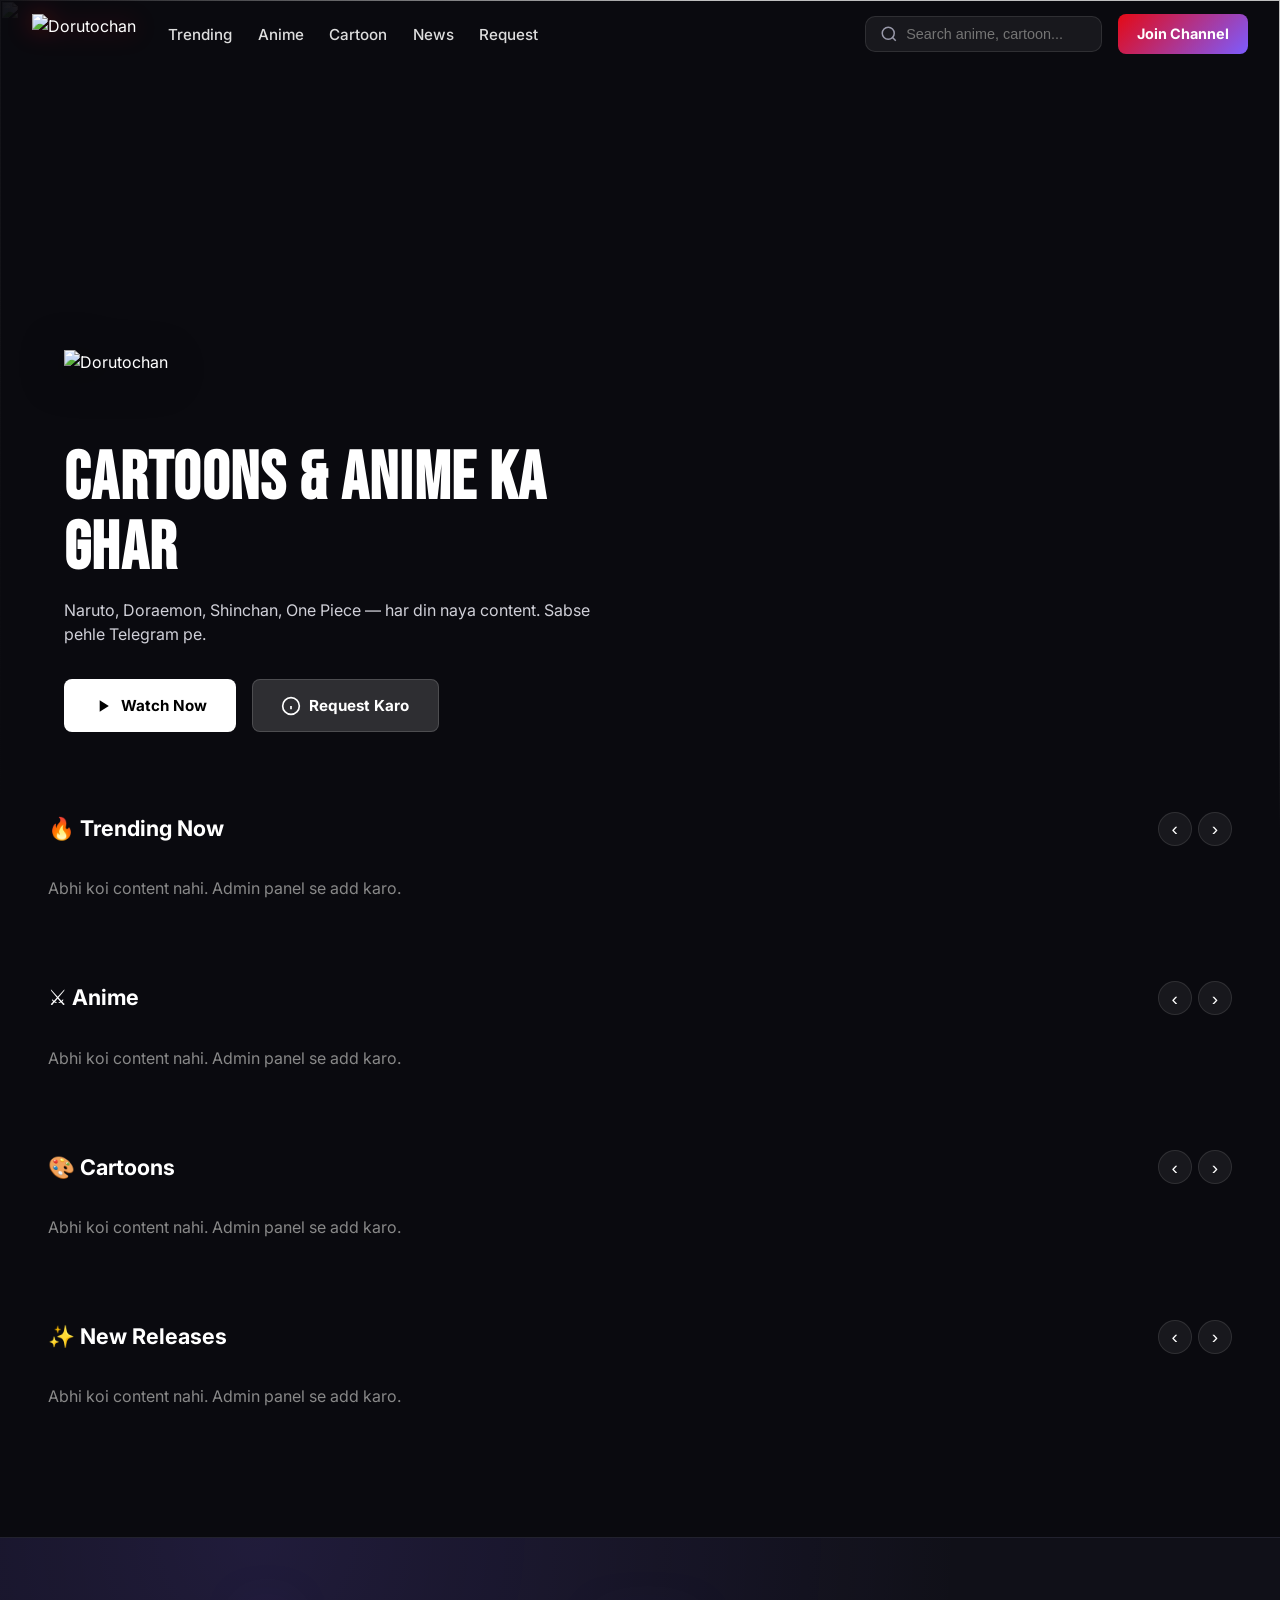
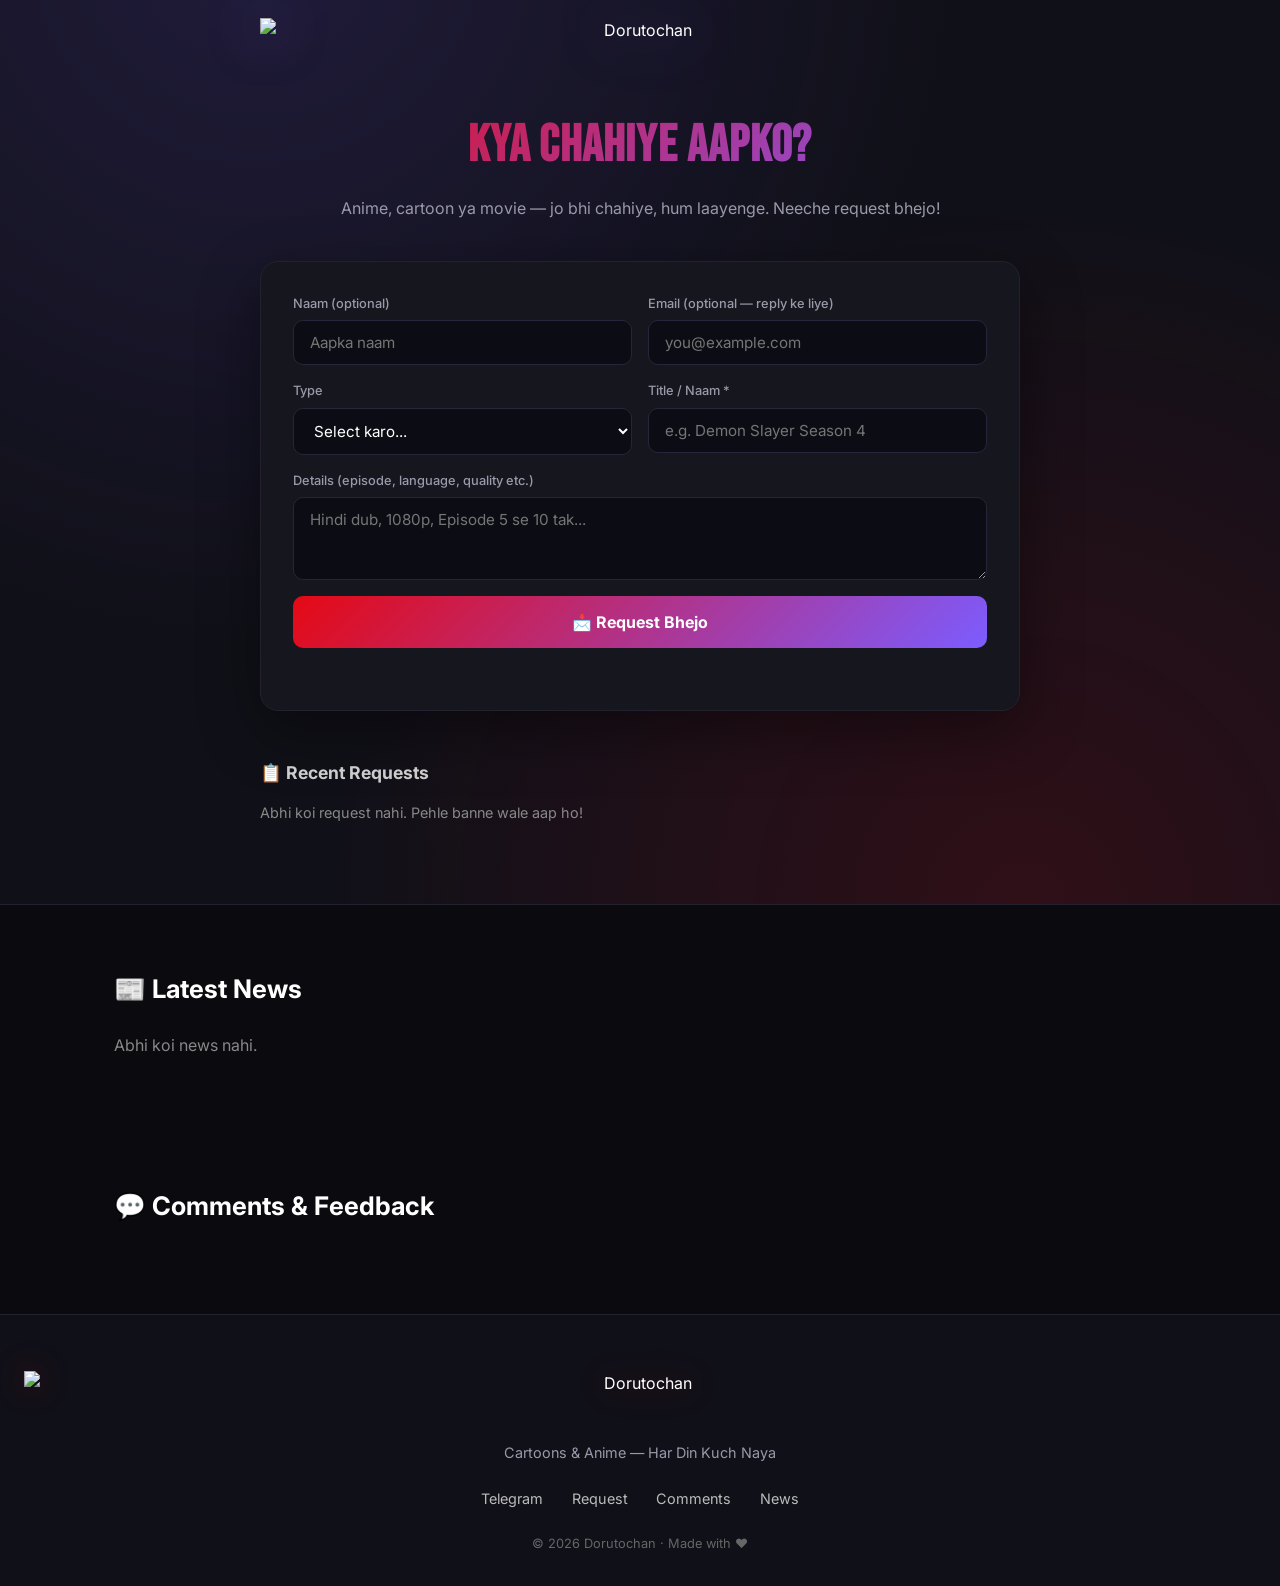
==== commit 87df573c: "Add files via upload" ====
--- a/index.html
+++ b/index.html
@@ -2,876 +2,253 @@
 <html lang="hi">
 <head>
 <meta charset="UTF-8">
-<meta name="viewport" content="width=device-width, initial-scale=1.0, maximum-scale=5.0">
-<meta name="theme-color" content="#1e1b4b">
-<title>Shinchan Movies List - TANVEER EDITZ</title>
-<style>
-/* ============ RESET ============ */
-*,*::before,*::after{box-sizing:border-box;margin:0;padding:0;}
-html{font-size:16px;scroll-behavior:smooth;-webkit-text-size-adjust:100%;}
-@media (min-width:1800px){ html{font-size:19px;} }
-@media (min-width:2400px){ html{font-size:23px;} }
-
-/* ============ HARMONIOUS PALETTE ============ */
-:root{
-  --indigo-900:#1e1b4b;
-  --indigo-800:#312e81;
-  --indigo-700:#4338ca;
-  --indigo-600:#4f46e5;
-  --violet-600:#7c3aed;
-  --amber-500:#f59e0b;
-  --amber-400:#fbbf24;
-  --amber-300:#fcd34d;
-  --pink-500:#ec4899;
-  --green-500:#10b981;
-  --rose-500:#f43f5e;
-
-  --text:#1e1b4b;
-  --text-soft:#4b5563;
-  --muted:#6b7280;
-  --border:#e5e7eb;
-  --bg-soft:#f9fafb;
-  --bg-tint:#f5f3ff;
-}
-
-body{
-  font-family:'Segoe UI',Tahoma,Geneva,Verdana,sans-serif;
-  color:var(--text);
-  background:var(--indigo-900);
-  min-height:100vh;
-  padding:clamp(10px,2vw,28px);
-  overflow-x:hidden;
-  position:relative;
-  line-height:1.5;
-  -webkit-tap-highlight-color:transparent;
-}
-
-/* ============ ANIMATED BACKGROUND ============ */
-.bg-layer{
-  position:fixed;inset:0;z-index:-3;
-  background:linear-gradient(135deg,#1e1b4b 0%,#312e81 25%,#4c1d95 55%,#312e81 80%,#1e1b4b 100%);
-  background-size:300% 300%;
-  animation:bgShift 24s ease-in-out infinite;
-}
-@keyframes bgShift{
-  0%,100%{background-position:0% 50%;}
-  50%{background-position:100% 50%;}
-}
-.orb{
-  position:fixed;border-radius:50%;filter:blur(80px);
-  opacity:.28;z-index:-2;pointer-events:none;
-}
-.orb.a{width:40vmin;height:40vmin;background:#f59e0b;top:-10vmin;left:-8vmin;animation:float1 18s ease-in-out infinite;}
-.orb.b{width:46vmin;height:46vmin;background:#7c3aed;bottom:-14vmin;right:-10vmin;animation:float2 22s ease-in-out infinite;}
-.orb.c{width:32vmin;height:32vmin;background:#ec4899;top:48%;left:58%;animation:float3 26s ease-in-out infinite;}
-@keyframes float1{0%,100%{transform:translate(0,0)}50%{transform:translate(6vw,8vh)}}
-@keyframes float2{0%,100%{transform:translate(0,0)}50%{transform:translate(-7vw,-6vh)}}
-@keyframes float3{0%,100%{transform:translate(0,0) scale(1)}50%{transform:translate(-5vw,5vh) scale(1.15)}}
-
-.bg-grid{
-  position:fixed;inset:0;z-index:-1;pointer-events:none;
-  background-image:radial-gradient(rgba(255,255,255,.12) 1px, transparent 1px);
-  background-size:34px 34px;
-  opacity:.3;
-  mask-image:radial-gradient(circle at 50% 30%, #000 20%, transparent 78%);
-  -webkit-mask-image:radial-gradient(circle at 50% 30%, #000 20%, transparent 78%);
-}
-
-/* ============ INTRO ============ */
-.intro{
-  position:fixed;inset:0;z-index:9999;
-  display:flex;align-items:center;justify-content:center;
-  background:radial-gradient(circle at 50% 40%,#312e81 0%,#1e1b4b 60%,#0f0d2e 100%);
-  animation:introOut .7s ease 2.4s forwards;
-}
-@keyframes introOut{to{opacity:0;visibility:hidden;}}
-.intro-inner{text-align:center;padding:20px;animation:introIn .9s cubic-bezier(.2,.8,.25,1) both;}
-@keyframes introIn{
-  from{opacity:0;transform:translateY(26px) scale(.94);filter:blur(6px);}
-  to{opacity:1;transform:none;filter:blur(0);}
-}
-.intro-badge{
-  display:inline-block;font-size:clamp(.6rem,1.4vw,.85rem);
-  letter-spacing:.32em;text-transform:uppercase;font-weight:700;
-  color:var(--amber-400);
-  border:1px solid rgba(251,191,36,.4);
-  border-radius:999px;padding:.45em 1.2em;margin-bottom:1.1em;
-  background:rgba(251,191,36,.08);
-}
-.intro-title{
-  font-size:clamp(1.9rem,7vw,4.4rem);font-weight:900;
-  letter-spacing:.06em;color:#fff;line-height:1.05;
-  text-transform:uppercase;
-  text-shadow:0 6px 30px rgba(0,0,0,.5);
-}
-.intro-title span{
-  background:linear-gradient(90deg,#fbbf24,#ec4899,#7c3aed,#fbbf24);
-  background-size:300% 100%;
-  -webkit-background-clip:text;background-clip:text;
-  -webkit-text-fill-color:transparent;color:transparent;
-  animation:shine 3.5s linear infinite;
-}
-@keyframes shine{to{background-position:300% 0;}}
-.intro-line{
-  width:min(240px,55vw);height:3px;margin:1.1em auto;
-  border-radius:99px;
-  background:linear-gradient(90deg,transparent,#f59e0b,#7c3aed,transparent);
-  animation:lineGrow 1.1s ease .35s both;
-}
-@keyframes lineGrow{from{transform:scaleX(0);opacity:0}to{transform:scaleX(1);opacity:1}}
-.intro-sub{
-  color:#c7d2fe;font-size:clamp(.75rem,2vw,1.05rem);
-  letter-spacing:.18em;text-transform:uppercase;font-weight:600;
-}
-
-/* ============ CONTAINER ============ */
-.container{
-  max-width:1240px;margin:0 auto;
-  background:#fff;
-  border-radius:clamp(12px,1.6vw,20px);
-  padding:clamp(16px,2.6vw,40px);
-  box-shadow:0 25px 65px rgba(15,13,46,.5), 0 0 0 1px rgba(255,255,255,.06);
-  animation:cardIn .8s cubic-bezier(.2,.8,.25,1) 2.2s both;
-  position:relative;z-index:1;
-}
-@keyframes cardIn{
-  from{opacity:0;transform:translateY(28px);}
-  to{opacity:1;transform:none;}
-}
-
-/* ============ BRAND LOGO (TOP CENTER) ============ */
-.brand-header{
-  text-align:center;
-  padding-bottom:clamp(14px,2.5vw,26px);
-  margin-bottom:clamp(18px,3vw,32px);
-  border-bottom:2px solid var(--bg-tint);
-  position:relative;
-}
-.brand-header::after{
-  content:'';
-  position:absolute;left:50%;bottom:-2px;
-  width:min(120px,30vw);height:4px;
-  transform:translateX(-50%);
-  border-radius:99px;
-  background:linear-gradient(90deg,var(--amber-500),var(--violet-600),var(--pink-500));
-}
-.logo-slot{
-  display:inline-flex;align-items:center;justify-content:center;
-  min-height:clamp(60px,12vw,120px);
-  padding:clamp(6px,1.5vw,14px);
-}
-.logo-slot img{
-  max-width:min(280px,65vw);
-  max-height:clamp(60px,12vw,120px);
-  width:auto;height:auto;
-  display:block;
-  filter:drop-shadow(0 6px 18px rgba(30,27,75,.15));
-}
-.logo-slot .fallback-text{
-  display:none;
-  font-size:clamp(1.4rem,4vw,2.6rem);
-  font-weight:900;letter-spacing:.08em;
-  text-transform:uppercase;
-  background:linear-gradient(90deg,var(--indigo-800),var(--violet-600),var(--amber-500));
-  -webkit-background-clip:text;background-clip:text;
-  -webkit-text-fill-color:transparent;color:transparent;
-}
-.logo-slot.fallback img{display:none;}
-.logo-slot.fallback .fallback-text{display:block;}
-
-/* ============ SECTION HEADER WITH LOGO ============ */
-.section-head{
-  display:flex;align-items:center;justify-content:center;
-  gap:clamp(10px,2vw,20px);
-  flex-wrap:wrap;
-  margin-bottom:.4em;
-}
-.section-logo{
-  flex-shrink:0;
-  display:inline-flex;align-items:center;justify-content:center;
-  min-width:clamp(46px,9vw,84px);
-  min-height:clamp(46px,9vw,84px);
-  padding:6px;
-}
-.section-logo img{
-  max-width:clamp(46px,9vw,84px);
-  max-height:clamp(46px,9vw,84px);
-  width:auto;height:auto;display:block;
-  filter:drop-shadow(0 4px 12px rgba(30,27,75,.18));
-}
-.section-logo .fallback-emoji{
-  display:none;
-  font-size:clamp(1.6rem,4.5vw,2.6rem);
-  line-height:1;
-}
-.section-logo.fallback img{display:none;}
-.section-logo.fallback .fallback-emoji{display:block;}
-.section-text{
-  display:flex;flex-direction:column;
-  align-items:center;text-align:center;
-}
-
-/* ============ HEADINGS ============ */
-.main-title{
-  color:var(--indigo-900);
-  font-size:clamp(1.2rem,3.2vw,2.2rem);
-  font-weight:900;text-transform:uppercase;
-  letter-spacing:.06em;line-height:1.15;
-  text-align:center;
-}
-.sub-title{
-  color:var(--violet-600);
-  font-size:clamp(.8rem,2vw,1.3rem);
-  font-weight:800;text-transform:uppercase;
-  letter-spacing:.14em;margin-top:.25em;
-  text-align:center;
-}
-.title-underline{
-  width:min(180px,40vw);height:4px;margin:.7em auto 1em;
-  border-radius:99px;
-  background:linear-gradient(90deg,var(--indigo-800),var(--violet-600),var(--amber-500));
-}
-
-/* ============ META BAR ============ */
-.meta-bar{
-  display:flex;flex-wrap:wrap;gap:6px 14px;
-  justify-content:space-between;align-items:center;
-  font-size:clamp(.65rem,1.5vw,.9rem);
-  font-weight:700;color:var(--text-soft);
-  padding:.6em 0;
-  border-bottom:2px solid var(--border);
-}
-.release-info{
-  font-size:clamp(.62rem,1.4vw,.85rem);
-  font-style:italic;color:var(--muted);
-  margin:.6em 0 .9em;
-}
-
-/* ============ TABLE ============ */
-.table-wrap{
-  width:100%;overflow-x:auto;
-  -webkit-overflow-scrolling:touch;
-  border-radius:12px;
-  margin-bottom:clamp(18px,3vw,30px);
-}
-table{
-  width:100%;border-collapse:collapse;
-  font-size:clamp(.7rem,1.05vw,.98rem);
-  min-width:640px;
-}
-th{
-  background:linear-gradient(180deg,#f5f3ff,#ede9fe);
-  color:var(--indigo-900);
-  font-weight:800;text-align:left;
-  padding:.8em .6em;
-  border:1px solid #e0e7ff;
-  text-transform:uppercase;
-  letter-spacing:.04em;
-  font-size:.9em;
-  position:sticky;top:0;z-index:2;
-}
-td{
-  padding:.65em .6em;
-  border:1px solid var(--border);
-  vertical-align:middle;
-}
-tbody tr{
-  transition:background .18s ease, transform .15s ease;
-  cursor:pointer;position:relative;overflow:hidden;
-}
-tbody tr:nth-child(even){background:var(--bg-soft);}
-tbody tr:hover{background:#fef3c7;}
-tbody tr:active{transform:scale(.995);}
-.movie-no{
-  font-weight:800;color:var(--indigo-800);white-space:nowrap;
-}
-
-/* Ripple */
-.ripple{
-  position:absolute;border-radius:50%;
-  background:rgba(124,58,237,.28);
-  transform:scale(0);
-  animation:rippleAnim .6s linear;
-  pointer-events:none;
-}
-@keyframes rippleAnim{
-  to{transform:scale(4);opacity:0;}
-}
-
-/* ============ DIVIDER ============ */
-.section-divider{
-  margin:clamp(26px,4.5vw,50px) 0;
-  border:0;height:2px;
-  background:repeating-linear-gradient(90deg,#ddd6fe 0 12px,transparent 12px 24px);
-}
-
-/* ============ UPCOMING BOX ============ */
-.upcoming-box{
-  background:linear-gradient(135deg,#fef3c7,#fde68a);
-  border-left:5px solid var(--amber-500);
-  padding:clamp(12px,1.8vw,20px) clamp(14px,2vw,22px);
-  border-radius:12px;
-  margin-bottom:clamp(16px,2.5vw,24px);
-}
-.upcoming-title{
-  font-weight:900;color:var(--indigo-900);
-  font-size:clamp(.72rem,1.6vw,1rem);
-  letter-spacing:.08em;text-transform:uppercase;
-  margin-bottom:.4em;
-}
-.upcoming-box div:last-child{
-  font-size:clamp(.72rem,1.6vw,1rem);
-  font-weight:700;color:#78350f;
-}
-
-/* ============ CREDIT ============ */
-.credit-notice{
-  background:linear-gradient(135deg,#f5f3ff,#ede9fe);
-  border:1px solid #ddd6fe;
-  color:#5b21b6;
-  padding:clamp(12px,1.8vw,20px);
-  border-radius:12px;
-  font-size:clamp(.66rem,1.5vw,.92rem);
-  text-align:center;font-weight:700;
-  line-height:1.6;letter-spacing:.02em;
-  margin-bottom:1.2em;
-}
-
-/* ============ TELEGRAM ============ */
-.telegram-section{text-align:center;margin:1.6em 0 1em;}
-.telegram-card{
-  display:inline-flex;align-items:center;gap:12px;
-  background:linear-gradient(135deg,var(--indigo-800),var(--violet-600));
-  color:#fff;
-  padding:clamp(12px,2vw,18px) clamp(20px,3vw,32px);
-  border-radius:999px;
-  font-weight:800;
-  font-size:clamp(.85rem,2vw,1.2rem);
-  letter-spacing:.06em;cursor:pointer;
-  transition:transform .2s ease, box-shadow .2s ease;
-  box-shadow:0 12px 34px rgba(49,46,129,.4);
-  border:2px solid rgba(251,191,36,.55);
-  position:relative;overflow:hidden;
-  user-select:none;-webkit-user-select:none;
-  max-width:100%;
-}
-.telegram-card:active{transform:scale(.96);}
-.telegram-card:hover{
-  box-shadow:0 16px 44px rgba(49,46,129,.55);
-  border-color:var(--amber-400);
-}
-.telegram-icon{font-size:1.4em;}
-.telegram-hint{
-  display:block;margin-top:.7em;
-  font-size:clamp(.6rem,1.4vw,.82rem);
-  color:var(--muted);font-weight:600;
-  letter-spacing:.08em;
-}
-
-/* ============ POWERED BY ============ */
-.powered-by{
-  text-align:center;
-  padding-top:1.4em;
-  margin-top:1em;
-  border-top:2px dashed var(--border);
-}
-.powered-by-label{
-  display:block;
-  font-size:clamp(.58rem,1.3vw,.72rem);
-  letter-spacing:.28em;
-  text-transform:uppercase;
-  color:var(--muted);
-  font-weight:700;
-  margin-bottom:.5em;
-}
-.powered-by-badge{
-  display:inline-flex;align-items:center;gap:8px;
-  background:linear-gradient(135deg,#fef3c7,#fde68a);
-  color:#78350f;
-  padding:.55em 1.2em;
-  border-radius:999px;
-  font-weight:800;
-  font-size:clamp(.72rem,1.7vw,1rem);
-  letter-spacing:.05em;
-  border:1.5px solid var(--amber-400);
-  cursor:pointer;
-  transition:transform .2s ease, box-shadow .2s ease;
-  box-shadow:0 6px 18px rgba(245,158,11,.25);
-  user-select:none;-webkit-user-select:none;
-}
-.powered-by-badge:active{transform:scale(.95);}
-.powered-by-badge:hover{
-  box-shadow:0 10px 26px rgba(245,158,11,.4);
-}
-
-/* ============ TOAST ============ */
-.toast{
-  position:fixed;bottom:30px;left:50%;
-  transform:translateX(-50%) translateY(80px);
-  background:linear-gradient(135deg,var(--indigo-800),var(--violet-600));
-  color:#fff;padding:14px 28px;
-  border-radius:999px;font-weight:700;
-  font-size:clamp(.75rem,1.8vw,1rem);
-  box-shadow:0 14px 44px rgba(0,0,0,.45);
-  opacity:0;
-  transition:all .35s cubic-bezier(.2,.8,.25,1);
-  z-index:99999;pointer-events:none;
-  border:1px solid rgba(251,191,36,.5);
-  white-space:nowrap;max-width:90vw;
-  text-align:center;
-}
-.toast.show{
-  transform:translateX(-50%) translateY(0);
-  opacity:1;
-}
-
-/* ============ MOBILE CARD LAYOUT ============ */
-@media (max-width:760px){
-  .table-wrap{overflow:visible;border-radius:0;}
-  table{min-width:0;font-size:.86rem;}
-  table,thead,tbody,tr,td{display:block;width:100%;}
-  thead{display:none;}
-  tbody tr{
-    border:1px solid var(--border);
-    border-radius:14px;
-    margin-bottom:14px;
-    overflow:hidden;
-    background:#fff !important;
-    box-shadow:0 4px 16px rgba(30,27,75,.08);
-  }
-  tbody tr:hover{background:#fff;}
-  tbody td{
-    border:none;
-    border-bottom:1px dashed #ede9fe;
-    padding:10px 14px;
-    display:flex;
-    justify-content:space-between;
-    align-items:flex-start;
-    gap:12px;
-    text-align:right;
-  }
-  tbody td::before{
-    content:attr(data-label);
-    flex:0 0 42%;
-    text-align:left;
-    font-weight:800;
-    font-size:.76em;
-    letter-spacing:.05em;
-    text-transform:uppercase;
-    color:var(--indigo-800);
-    opacity:.75;
-    line-height:1.5;
-  }
-  tbody td:last-child{border-bottom:none;}
-  td.movie-no{
-    display:block;text-align:left;
-    background:linear-gradient(135deg,var(--indigo-800),var(--violet-600));
-    color:#fff;
-    font-size:1rem;letter-spacing:.09em;
-    padding:12px 14px;text-transform:uppercase;
-    border-bottom:none;
-  }
-  td.movie-no::before{display:none;}
-  td[data-label="India Dub Name"]{
-    background:#faf5ff;font-weight:800;
-    color:var(--indigo-900);
-    display:block;text-align:left;
-    font-size:.95rem;
-    border-bottom:1px solid #ede9fe;
-  }
-  td[data-label="India Dub Name"]::before{display:none;}
-}
-
-/* ============ PRINT ============ */
-@media print{
-  body{padding:0;background:#fff;}
-  .bg-layer,.orb,.bg-grid,.intro,.powered-by,.telegram-section,.toast{display:none !important;}
-  .container{box-shadow:none;padding:8px;max-width:100%;animation:none;}
-  table{font-size:8.5px;min-width:0;}
-  th,td{padding:3px 5px;}
-  .section-divider{margin:10px 0;}
-  tbody tr{break-inside:avoid;}
-}
-
-/* ============ REDUCED MOTION ============ */
-@media (prefers-reduced-motion:reduce){
-  *,*::before,*::after{animation-duration:.01ms !important;animation-iteration-count:1 !important;transition:none !important;}
-  .intro{display:none;}
-}
-</style>
+<meta name="viewport" content="width=device-width,initial-scale=1">
+<title>Dorutochan — Cartoon & Anime Streaming Hub</title>
+<meta name="description" content="Dorutochan — Latest Cartoons, Anime, Movies. Netflix-style hub.">
+<link rel="icon" href="assets/favicon.png">
+<link rel="stylesheet" href="style.css">
+<link rel="preconnect" href="https://fonts.googleapis.com">
+<link href="https://fonts.googleapis.com/css2?family=Inter:wght@400;600;700;900&family=Bebas+Neue&display=swap" rel="stylesheet">
 </head>
 <body>
 
-<!-- ===== BACKGROUND ===== -->
-<div class="bg-layer"></div>
-<div class="orb a"></div>
-<div class="orb b"></div>
-<div class="orb c"></div>
-<div class="bg-grid"></div>
-
-<!-- ===== INTRO ===== -->
-<div class="intro" id="intro">
-  <div class="intro-inner">
-    <div class="intro-badge">Shinchan Movies</div>
-    <h1 class="intro-title">TANVEER <span>EDITZ</span></h1>
-    <div class="intro-line"></div>
-    <p class="intro-sub">Complete Dubbed Movies Archive</p>
+<!-- ═══════════════════════════════════════════
+     HEADER  ·  TOP LOGO PLACEHOLDER
+     ═══════════════════════════════════════════ -->
+<header class="header" id="header">
+  <div class="header-inner">
+    <a href="#" class="brand">
+      <!-- 🔴 APNI LOGO YAHAN DAALO (top) -->
+      <img src="assets/logo.png" alt="Dorutochan" class="brand-logo">
+    </a>
+
+    <nav class="nav">
+      <a href="#trending">Trending</a>
+      <a href="#anime">Anime</a>
+      <a href="#cartoon">Cartoon</a>
+      <a href="#news">News</a>
+      <a href="#request">Request</a>
+    </nav>
+
+    <div class="header-right">
+      <div class="search-box">
+        <svg width="18" height="18" viewBox="0 0 24 24" fill="none" stroke="currentColor" stroke-width="2"><circle cx="11" cy="11" r="8"/><path d="m21 21-4.3-4.3"/></svg>
+        <input type="text" id="search" placeholder="Search anime, cartoon...">
+      </div>
+      <a href="https://t.me/Dorutochan" target="_blank" class="btn-join">Join Channel</a>
+      <button class="menu-btn" id="menuBtn">☰</button>
+    </div>
+  </div>
+</header>
+
+<!-- ═══════════════════════════════════════════
+     HERO BANNER
+     ═══════════════════════════════════════════ -->
+<section class="hero">
+  <div class="hero-bg">
+    <!-- 🔴 APNI HERO BANNER IMAGE YAHAN DAALO -->
+    <img src="assets/hero-banner.jpg" alt="">
+  </div>
+  <div class="hero-gradient"></div>
+  <div class="hero-content">
+    <!-- 🔴 HERO LOGO (bada logo) YAHAN DAALO -->
+    <img src="assets/logo-large.png" alt="Dorutochan" class="hero-logo">
+    <h1 class="hero-title">Cartoons & Anime Ka Ghar</h1>
+    <p class="hero-desc">Naruto, Doraemon, Shinchan, One Piece — har din naya content. Sabse pehle Telegram pe.</p>
+    <div class="hero-actions">
+      <a href="https://t.me/Dorutochan" target="_blank" class="btn-primary">
+        <svg width="20" height="20" viewBox="0 0 24 24" fill="currentColor"><path d="M8 5v14l11-7z"/></svg>
+        Watch Now
+      </a>
+      <a href="#request" class="btn-secondary">
+        <svg width="20" height="20" viewBox="0 0 24 24" fill="none" stroke="currentColor" stroke-width="2"><circle cx="12" cy="12" r="10"/><path d="M12 16v-4M12 8h.01"/></svg>
+        Request Karo
+      </a>
+    </div>
+  </div>
+</section>
+
+<!-- ═══════════════════════════════════════════
+     CAROUSEL ROWS (Netflix style)
+     ═══════════════════════════════════════════ -->
+<main class="main">
+
+  <section class="row" id="trending">
+    <div class="row-head">
+      <h2>🔥 Trending Now</h2>
+      <div class="row-nav">
+        <button onclick="scrollRow('trendingRow',-1)">‹</button>
+        <button onclick="scrollRow('trendingRow',1)">›</button>
+      </div>
+    </div>
+    <div class="row-scroll" id="trendingRow"></div>
+  </section>
+
+  <section class="row" id="anime">
+    <div class="row-head">
+      <h2>⚔️ Anime</h2>
+      <div class="row-nav">
+        <button onclick="scrollRow('animeRow',-1)">‹</button>
+        <button onclick="scrollRow('animeRow',1)">›</button>
+      </div>
+    </div>
+    <div class="row-scroll" id="animeRow"></div>
+  </section>
+
+  <section class="row" id="cartoon">
+    <div class="row-head">
+      <h2>🎨 Cartoons</h2>
+      <div class="row-nav">
+        <button onclick="scrollRow('cartoonRow',-1)">‹</button>
+        <button onclick="scrollRow('cartoonRow',1)">›</button>
+      </div>
+    </div>
+    <div class="row-scroll" id="cartoonRow"></div>
+  </section>
+
+  <section class="row" id="new">
+    <div class="row-head">
+      <h2>✨ New Releases</h2>
+      <div class="row-nav">
+        <button onclick="scrollRow('newRow',-1)">‹</button>
+        <button onclick="scrollRow('newRow',1)">›</button>
+      </div>
+    </div>
+    <div class="row-scroll" id="newRow"></div>
+  </section>
+
+</main>
+
+<!-- ═══════════════════════════════════════════
+     REQUEST SECTION  ·  MIDDLE LOGO PLACEHOLDER
+     ═══════════════════════════════════════════ -->
+<section class="request-section" id="request">
+  <div class="request-inner">
+    <!-- 🔴 APNI LOGO YAHAN DAALO (middle) -->
+    <img src="assets/logo.png" alt="Dorutochan" class="middle-logo">
+
+    <h2 class="request-title">Kya Chahiye Aapko?</h2>
+    <p class="request-sub">Anime, cartoon ya movie — jo bhi chahiye, hum laayenge. Neeche request bhejo!</p>
+
+    <form class="request-form" id="requestForm">
+      <div class="form-row">
+        <div class="form-group">
+          <label>Naam (optional)</label>
+          <input type="text" name="name" placeholder="Aapka naam">
+        </div>
+        <div class="form-group">
+          <label>Email (optional — reply ke liye)</label>
+          <input type="email" name="email" placeholder="you@example.com">
+        </div>
+      </div>
+
+      <div class="form-row">
+        <div class="form-group">
+          <label>Type</label>
+          <select name="type" required>
+            <option value="">Select karo...</option>
+            <option>Anime</option>
+            <option>Cartoon</option>
+            <option>Movie</option>
+            <option>Series</option>
+            <option>Other</option>
+          </select>
+        </div>
+        <div class="form-group">
+          <label>Title / Naam *</label>
+          <input type="text" name="title" required placeholder="e.g. Demon Slayer Season 4">
+        </div>
+      </div>
+
+      <div class="form-group">
+        <label>Details (episode, language, quality etc.)</label>
+        <textarea name="description" rows="3" placeholder="Hindi dub, 1080p, Episode 5 se 10 tak..."></textarea>
+      </div>
+
+      <button type="submit" class="btn-submit" id="reqSubmit">
+        <span class="btn-text">📩 Request Bhejo</span>
+        <span class="btn-loading" style="display:none">Bhej rahe hain...</span>
+      </button>
+      <p class="form-msg" id="reqMsg"></p>
+    </form>
+
+    <div class="recent-requests">
+      <h3>📋 Recent Requests</h3>
+      <div id="recentRequests" class="req-list"></div>
+    </div>
+  </div>
+</section>
+
+<!-- ═══════════════════════════════════════════
+     NEWS
+     ═══════════════════════════════════════════ -->
+<section class="container" id="news">
+  <h2 class="section-title">📰 Latest News</h2>
+  <div id="newsList" class="news-list"></div>
+</section>
+
+<!-- ═══════════════════════════════════════════
+     COMMENTS (Giscus)
+     ═══════════════════════════════════════════ -->
+<section class="container" id="comments">
+  <h2 class="section-title">💬 Comments & Feedback</h2>
+  <div class="giscus"></div>
+</section>
+
+<!-- ═══════════════════════════════════════════
+     FOOTER  ·  BOTTOM LOGO PLACEHOLDER
+     ═══════════════════════════════════════════ -->
+<footer class="footer">
+  <!-- 🔴 APNI LOGO YAHAN DAALO (bottom) -->
+  <img src="assets/logo.png" alt="Dorutochan" class="footer-logo">
+  <p class="footer-tag">Cartoons & Anime — Har Din Kuch Naya</p>
+  <div class="footer-links">
+    <a href="https://t.me/Dorutochan" target="_blank">Telegram</a>
+    <a href="#request">Request</a>
+    <a href="#comments">Comments</a>
+    <a href="#news">News</a>
+  </div>
+  <p class="footer-copy">© <span id="year"></span> Dorutochan · Made with ❤️</p>
+</footer>
+
+<!-- BACK TO TOP -->
+<button class="to-top" id="toTop">↑</button>
+
+<!-- ═══════════════════════════════════════════
+     JOIN POPUP
+     ═══════════════════════════════════════════ -->
+<div class="popup-overlay" id="popup">
+  <div class="popup">
+    <button class="popup-close" id="popupClose">✕</button>
+    <div class="popup-emoji">🎉</div>
+    <h3>Dorutochan Join Karo!</h3>
+    <p>Latest cartoons, anime aur exclusive updates sabse pehle paane ke liye channel join karo.</p>
+    <a href="https://t.me/Dorutochan" target="_blank" class="btn-primary">Join Now →</a>
+    <button class="skip" id="popupSkip">Baad me</button>
   </div>
 </div>
 
-<!-- ===== MAIN ===== -->
-<div class="container">
-
-  <!-- ===== BRAND LOGO (TOP CENTER) ===== -->
-  <!-- Apna main logo root folder mein "logo.png" naam se rakhein -->
-  <div class="brand-header">
-    <div class="logo-slot">
-      <img src="logo.png" alt="TANVEER EDITZ"
-           onerror="this.parentElement.classList.add('fallback')">
-      <span class="fallback-text">TANVEER EDITZ</span>
-    </div>
-  </div>
-
-  <!-- ========== HUNGAMA DUBBED ========== -->
-  <div class="section-head">
-    <!-- Hungama TV logo: root folder mein "hungama.png" -->
-    <div class="section-logo">
-      <img src="hungama.png" alt="Hungama TV"
-           onerror="this.parentElement.classList.add('fallback')">
-      <span class="fallback-emoji">🎬</span>
-    </div>
-    <div class="section-text">
-      <h1 class="main-title">Hungama Dubbed</h1>
-      <h2 class="sub-title">Shinchan Movies</h2>
-    </div>
-  </div>
-  <div class="title-underline"></div>
-
-  <div class="meta-bar">
-    <span>LIST BY: TANVEER EDITZ</span>
-    <span>DATE: 27 September 2026</span>
-  </div>
-  <div class="release-info">Hungama TV Release Period: June 19, 2006 – 2024</div>
-
-  <div class="table-wrap">
-    <table>
-      <thead>
-        <tr>
-          <th>S.No.</th><th>India Dub Name</th><th>Japan Original Name</th>
-          <th>India Air Date</th><th>Japan Release Date</th><th>Sony YAY Redub Status</th>
-        </tr>
-      </thead>
-      <tbody>
-        <tr data-copy="Shin Chan in Action Kamen vs Higure Rakshas">
-          <td class="movie-no" data-label="Movie">Movie 1</td>
-          <td data-label="India Dub Name">Shin Chan in Action Kamen vs Higure Rakshas</td>
-          <td data-label="Japan Original Name">Action Kamen vs Haigure Maô</td>
-          <td data-label="India Air Date">29 August 2010</td>
-          <td data-label="Japan Release Date">24 April 1993</td>
-          <td data-label="Redub Status">Redubbed by Sony YAY! (Action Kamen vs Higure Rakshas)</td>
-        </tr>
-        <tr data-copy="Shin Chan and the Treasures of the Buri Buri Kingdom">
-          <td class="movie-no" data-label="Movie">Movie 2</td>
-          <td data-label="India Dub Name">Shin Chan and the Treasures of the Buri Buri Kingdom</td>
-          <td data-label="Japan Original Name">Buriburi Ôkoku no Hihô</td>
-          <td data-label="India Air Date">17 October 2010</td>
-          <td data-label="Japan Release Date">23 April 1994</td>
-          <td data-label="Redub Status">Redubbed by Sony YAY! (The Secrets of the Buri Buri Kingdom)</td>
-        </tr>
-        <tr data-copy="Shin Chan Movie: Adventures in Henderland">
-          <td class="movie-no" data-label="Movie">Movie 4</td>
-          <td data-label="India Dub Name">Shin Chan Movie: Adventures in Henderland</td>
-          <td data-label="Japan Original Name">Hendârando no Daibôken</td>
-          <td data-label="India Air Date">18 December 2011</td>
-          <td data-label="Japan Release Date">13 April 1996</td>
-          <td data-label="Redub Status">Redubbed by Sony YAY! (Adventures in Henderland)</td>
-        </tr>
-        <tr data-copy="Shin Chan in Dark Tama Tama Thrilling Chase">
-          <td class="movie-no" data-label="Movie">Movie 5</td>
-          <td data-label="India Dub Name">Shin Chan in Dark Tama Tama Thrilling Chase</td>
-          <td data-label="Japan Original Name">Ankoku Tamatama Daitsuiseki</td>
-          <td data-label="India Air Date">15 October 2016</td>
-          <td data-label="Japan Release Date">19 April 1997</td>
-          <td data-label="Redub Status">Redubbed by Sony YAY! (Dark Tama Tama Thrilling Chase)</td>
-        </tr>
-        <tr data-copy="Shin Chan in Bungle in the Jungle">
-          <td class="movie-no" data-label="Movie">Movie 8</td>
-          <td data-label="India Dub Name">Shin Chan in Bungle in the Jungle</td>
-          <td data-label="Japan Original Name">Arashi o Yobu Janguru!</td>
-          <td data-label="India Air Date">1 April 2011</td>
-          <td data-label="Japan Release Date">22 April 2000</td>
-          <td data-label="Redub Status">Redubbed by Sony YAY! (Bungle in the Jungle)</td>
-        </tr>
-        <tr data-copy="Shin Chan Masala Story">
-          <td class="movie-no" data-label="Movie">Movie 11</td>
-          <td data-label="India Dub Name">Shin Chan Masala Story</td>
-          <td data-label="Japan Original Name">Arashi wo Yobu Eikou no Yakiniku Road</td>
-          <td data-label="India Air Date">26 July 2014</td>
-          <td data-label="Japan Release Date">19 April 2003</td>
-          <td data-label="Redub Status">Redubbed by Sony YAY! (Masala Story (Yummy in Tummy))</td>
-        </tr>
-        <tr data-copy="Shin Chan Movie: The Golden Sword">
-          <td class="movie-no" data-label="Movie">Movie 16</td>
-          <td data-label="India Dub Name">Shin Chan Movie: The Golden Sword</td>
-          <td data-label="Japan Original Name">Chô Arashi wo Yobu Kinpoko no Yûsha</td>
-          <td data-label="India Air Date">26 October 2013</td>
-          <td data-label="Japan Release Date">19 April 2008</td>
-          <td data-label="Redub Status">Non</td>
-        </tr>
-        <tr data-copy="Shin Chan The Movie Villain aur Dulhan">
-          <td class="movie-no" data-label="Movie">Movie 18</td>
-          <td data-label="India Dub Name">Shin Chan The Movie Villain aur Dulhan</td>
-          <td data-label="Japan Original Name">Chôshikû! Arashi wo Yobu Ora no Hanayome</td>
-          <td data-label="India Air Date">28 September 2013</td>
-          <td data-label="Japan Release Date">17 April 2010</td>
-          <td data-label="Redub Status">Redubbed by Sony YAY! (Villain aur Dulhan)</td>
-        </tr>
-        <tr data-copy="Shin Chan Movie The Spy">
-          <td class="movie-no" data-label="Movie">Movie 19</td>
-          <td data-label="India Dub Name">Shin Chan Movie The Spy</td>
-          <td data-label="Japan Original Name">Arashi o Yobu! Ougon no Supai Daisakusen</td>
-          <td data-label="India Air Date">21 June 2014</td>
-          <td data-label="Japan Release Date">16 April 2011</td>
-          <td data-label="Redub Status">Redubbed by Sony YAY! (The Spy)</td>
-        </tr>
-        <tr data-copy="Shin Chan The Movie Himawari Banegi Rajkumari">
-          <td class="movie-no" data-label="Movie">Movie 20</td>
-          <td data-label="India Dub Name">Shin Chan The Movie Himawari Banegi Rajkumari</td>
-          <td data-label="Japan Original Name">Arashi o Yobu! Ora to Uchuu to Purinsesu</td>
-          <td data-label="India Air Date">22 March 2014</td>
-          <td data-label="Japan Release Date">14 April 2012</td>
-          <td data-label="Redub Status">Non</td>
-        </tr>
-        <tr data-copy="Shin Chan in Very Very Tasty Tasty">
-          <td class="movie-no" data-label="Movie">Movie 21</td>
-          <td data-label="India Dub Name">Shin Chan in Very Very Tasty Tasty</td>
-          <td data-label="Japan Original Name">Bakauma! B-kyu Gurume Sabaibaru!!</td>
-          <td data-label="India Air Date">19 July 2014</td>
-          <td data-label="Japan Release Date">20 April 2013</td>
-          <td data-label="Redub Status">Redubbed by Sony YAY! (Food for Survival!!)</td>
-        </tr>
-        <tr data-copy="Shin Chan Movie: Robot Dad">
-          <td class="movie-no" data-label="Movie">Movie 22</td>
-          <td data-label="India Dub Name">Shin Chan Movie: Robot Dad</td>
-          <td data-label="Japan Original Name">Gachinko! Gyakushu no Robo To-chan</td>
-          <td data-label="India Air Date">13 March 2015</td>
-          <td data-label="Japan Release Date">19 April 2014</td>
-          <td data-label="Redub Status">Redubbed by Sony YAY! (Robot Dad)</td>
-        </tr>
-        <tr data-copy="Shin Chan Movie: Kaanta Lagaa">
-          <td class="movie-no" data-label="Movie">Movie 23</td>
-          <td data-label="India Dub Name">Shin Chan Movie: Kaanta Lagaa</td>
-          <td data-label="Japan Original Name">Ora no Hikkoshi Monogatari: Saboten Daisuugeki</td>
-          <td data-label="India Air Date">10 February 2017</td>
-          <td data-label="Japan Release Date">18 April 2015</td>
-          <td data-label="Redub Status">Redubbed by Sony YAY! (Kaanta Lagaa (Cactus Attack!))</td>
-        </tr>
-      </tbody>
-    </table>
-  </div>
-
-  <hr class="section-divider">
-
-  <!-- ========== SONY YAY DUBBED ========== -->
-  <div class="section-head">
-    <!-- Sony YAY logo: root folder mein "sony-yay.png" -->
-    <div class="section-logo">
-      <img src="sony-yay.png" alt="Sony YAY"
-           onerror="this.parentElement.classList.add('fallback')">
-      <span class="fallback-emoji">📺</span>
-    </div>
-    <div class="section-text">
-      <h1 class="main-title">Sony YAY Dubbed</h1>
-      <h2 class="sub-title">Shinchan Movies</h2>
-    </div>
-  </div>
-  <div class="title-underline"></div>
-
-  <div class="meta-bar">
-    <span>LIST BY: TANVEER EDITZ</span>
-    <span>DATE: 27 September 2026</span>
-  </div>
-  <div class="release-info">Sony YAY! Release Period: May 20, 2024 – Present</div>
-
-  <div class="table-wrap">
-    <table>
-      <thead>
-        <tr>
-          <th>S.No.</th><th>India Dub Name</th><th>Japan Original Name</th>
-          <th>India Air Date (Sony YAY!)</th><th>Japan Release Date</th><th>Dual Dub Status</th>
-        </tr>
-      </thead>
-      <tbody>
-        <tr data-copy="Shin chan Movie: Action Kamen vs Higure Rakshas"><td class="movie-no" data-label="Movie">Movie 1</td><td data-label="India Dub Name">Shin chan Movie: Action Kamen vs Higure Rakshas</td><td data-label="Japan Original Name">Action Kamen vs Haigure Maô</td><td data-label="India Air Date">25 May 2024</td><td data-label="Japan Release Date">24 July 1993</td><td data-label="Dub Status">Dual Dub</td></tr>
-        <tr data-copy="Shin chan Movie: The Secrets of the Buri Buri Kingdom"><td class="movie-no" data-label="Movie">Movie 2</td><td data-label="India Dub Name">Shin chan Movie: The Secrets of the Buri Buri Kingdom</td><td data-label="Japan Original Name">Buriburi Ôkoku no Hihô</td><td data-label="India Air Date">26 May 2024</td><td data-label="Japan Release Date">23 April 1994</td><td data-label="Dub Status">Dual Dub</td></tr>
-        <tr data-copy="Shin chan Movie: Mr. Smelly's Ambition"><td class="movie-no" data-label="Movie">Movie 3</td><td data-label="India Dub Name">Shin chan Movie: Mr. Smelly's Ambition</td><td data-label="Japan Original Name">Unkokusai no Yabou</td><td data-label="India Air Date">1 June 2024</td><td data-label="Japan Release Date">15 April 1995</td><td data-label="Dub Status">Non (Sony YAY Exclusive)</td></tr>
-        <tr data-copy="Shin chan Movie: Adventures in Henderland"><td class="movie-no" data-label="Movie">Movie 4</td><td data-label="India Dub Name">Shin chan Movie: Adventures in Henderland</td><td data-label="Japan Original Name">Hendârando no Daibôken</td><td data-label="India Air Date">8 June 2024</td><td data-label="Japan Release Date">13 April 1996</td><td data-label="Dub Status">Dual Dub</td></tr>
-        <tr data-copy="Shin chan Movie: Dark Tama Tama Thrilling Chase"><td class="movie-no" data-label="Movie">Movie 5</td><td data-label="India Dub Name">Shin chan Movie: Dark Tama Tama Thrilling Chase</td><td data-label="Japan Original Name">Ankoku Tamatama Daitsuiseki</td><td data-label="India Air Date">9 June 2024</td><td data-label="Japan Release Date">19 April 1997</td><td data-label="Dub Status">Dual Dub</td></tr>
-        <tr data-copy="Shin chan Movie: Mission Pig's Hoof"><td class="movie-no" data-label="Movie">Movie 6</td><td data-label="India Dub Name">Shin chan Movie: Mission Pig's Hoof</td><td data-label="Japan Original Name">Dengeki! Buta no Hizume Daisakusen</td><td data-label="India Air Date">15 June 2024</td><td data-label="Japan Release Date">18 April 1998</td><td data-label="Dub Status">Non (Sony YAY Exclusive)</td></tr>
-        <tr data-copy="Shin chan Movie: Burst! Hot Spring Battle"><td class="movie-no" data-label="Movie">Movie 7</td><td data-label="India Dub Name">Shin chan Movie: Burst! Hot Spring Battle</td><td data-label="Japan Original Name">Bakuhatsu! Onsen Wakuwaku Daikessen</td><td data-label="India Air Date">23 June 2024</td><td data-label="Japan Release Date">17 April 1999</td><td data-label="Dub Status">Non (Sony YAY Exclusive)</td></tr>
-        <tr data-copy="Shin chan Movie: Bungle in the Jungle"><td class="movie-no" data-label="Movie">Movie 8</td><td data-label="India Dub Name">Shin chan Movie: Bungle in the Jungle</td><td data-label="Japan Original Name">Arashi o Yobu Janguru!</td><td data-label="India Air Date">16 June 2024</td><td data-label="Japan Release Date">22 April 2000</td><td data-label="Dub Status">Dual Dub</td></tr>
-        <tr data-copy="Shin chan Movie: The Adult Empire Strikes Back"><td class="movie-no" data-label="Movie">Movie 9</td><td data-label="India Dub Name">Shin chan Movie: The Adult Empire Strikes Back</td><td data-label="Japan Original Name">Arashi o Yobu: Môretsu! Otona Teikoku no Gyakushû</td><td data-label="India Air Date">30 June 2024</td><td data-label="Japan Release Date">21 April 2001</td><td data-label="Dub Status">Non (Sony YAY Exclusive)</td></tr>
-        <tr data-copy="Shin chan Movie: The Battle of the Warring States"><td class="movie-no" data-label="Movie">Movie 10</td><td data-label="India Dub Name">Shin chan Movie: The Battle of the Warring States</td><td data-label="Japan Original Name">Arashi o Yobu: Appare! Sengoku Daikassen</td><td data-label="India Air Date">7 July 2024</td><td data-label="Japan Release Date">20 April 2002</td><td data-label="Dub Status">Non (Sony YAY Exclusive)</td></tr>
-        <tr data-copy="Shin chan Movie: Masala Story (Yummy in Tummy)"><td class="movie-no" data-label="Movie">Movie 11</td><td data-label="India Dub Name">Shin chan Movie: Masala Story (Yummy in Tummy)</td><td data-label="Japan Original Name">Arashi wo Yobu Eikou no Yakiniku Road</td><td data-label="India Air Date">22 June 2024</td><td data-label="Japan Release Date">19 April 2003</td><td data-label="Dub Status">Dual Dub</td></tr>
-        <tr data-copy="Shin chan Movie: Kasukabe Boys of the Evening Sun"><td class="movie-no" data-label="Movie">Movie 12</td><td data-label="India Dub Name">Shin chan Movie: Kasukabe Boys of the Evening Sun</td><td data-label="Japan Original Name">Arashi wo Yobu! Yûhi no Kasukabe Bôizu</td><td data-label="India Air Date">14 July 2024</td><td data-label="Japan Release Date">17 April 2004</td><td data-label="Dub Status">Non (Sony YAY Exclusive)</td></tr>
-        <tr data-copy="Shin chan Movie: 3 Minutes Me Duniya Tabahi"><td class="movie-no" data-label="Movie">Movie 13</td><td data-label="India Dub Name">Shin chan Movie: 3 Minutes Me Duniya Tabahi</td><td data-label="Japan Original Name">Densetsu o Yobu Buriburi: Sanpun Bokkiri Daishingeki</td><td data-label="India Air Date">21 July 2024</td><td data-label="Japan Release Date">16 April 2005</td><td data-label="Dub Status">Non (Sony YAY Exclusive)</td></tr>
-        <tr data-copy="Shin chan Movie: Dance! Amigo!"><td class="movie-no" data-label="Movie">Movie 14</td><td data-label="India Dub Name">Shin chan Movie: Dance! Amigo!</td><td data-label="Japan Original Name">Densetsu wo Yobu Odore! Amîgo!</td><td data-label="India Air Date">28 July 2024</td><td data-label="Japan Release Date">15 April 2006</td><td data-label="Dub Status">Non (Sony YAY Exclusive)</td></tr>
-        <tr data-copy="Shin chan Movie: Shiro ka Dhamaka (The Singing Bomb!)"><td class="movie-no" data-label="Movie">Movie 15</td><td data-label="India Dub Name">Shin chan Movie: Shiro ka Dhamaka (The Singing Bomb!)</td><td data-label="Japan Original Name">Arashi o Yobu: Utau Ketsudake Bakudan!</td><td data-label="India Air Date">4 August 2024</td><td data-label="Japan Release Date">21 April 2007</td><td data-label="Dub Status">Non (Sony YAY Exclusive)</td></tr>
-        <tr data-copy="Shin chan Movie: Kasukabe Wild Kingdom"><td class="movie-no" data-label="Movie">Movie 17</td><td data-label="India Dub Name">Shin chan Movie: Kasukabe Wild Kingdom</td><td data-label="Japan Original Name">Otakebi! Kasukabe Yashiô Ôkoku</td><td data-label="India Air Date">11 August 2024</td><td data-label="Japan Release Date">18 April 2009</td><td data-label="Dub Status">Non (Sony YAY Exclusive)</td></tr>
-        <tr data-copy="Shin chan Movie: Villain aur Dulhan"><td class="movie-no" data-label="Movie">Movie 18</td><td data-label="India Dub Name">Shin chan Movie: Villain aur Dulhan</td><td data-label="Japan Original Name">Chôshikû! Arashi wo Yobu Ora no Hanayome</td><td data-label="India Air Date">6 July 2024</td><td data-label="Japan Release Date">17 April 2010</td><td data-label="Dub Status">Dual Dub</td></tr>
-        <tr data-copy="Shin chan Movie: The Spy"><td class="movie-no" data-label="Movie">Movie 19</td><td data-label="India Dub Name">Shin chan Movie: The Spy</td><td data-label="Japan Original Name">Arashi o Yobu! Ougon no Supai Daisakusen</td><td data-label="India Air Date">7 July 2024</td><td data-label="Japan Release Date">16 April 2011</td><td data-label="Dub Status">Dual Dub</td></tr>
-        <tr data-copy="Shin chan Movie: Food for Survival!!"><td class="movie-no" data-label="Movie">Movie 21</td><td data-label="India Dub Name">Shin chan Movie: Food for Survival!!</td><td data-label="Japan Original Name">Bakauma! B-kyu Gurume Sabaibaru!!</td><td data-label="India Air Date">14 July 2024</td><td data-label="Japan Release Date">20 April 2013</td><td data-label="Dub Status">Dual Dub</td></tr>
-        <tr data-copy="Shin chan Movie: Robot Dad"><td class="movie-no" data-label="Movie">Movie 22</td><td data-label="India Dub Name">Shin chan Movie: Robot Dad</td><td data-label="Japan Original Name">Gachinko! Gyakushu no Robo To-chan</td><td data-label="India Air Date">20 July 2024</td><td data-label="Japan Release Date">19 April 2014</td><td data-label="Dub Status">Dual Dub</td></tr>
-        <tr data-copy="Shin chan Movie: Kaanta Lagaa (Cactus Attack!)"><td class="movie-no" data-label="Movie">Movie 23</td><td data-label="India Dub Name">Shin chan Movie: Kaanta Lagaa (Cactus Attack!)</td><td data-label="Japan Original Name">Ora no Hikkoshi Monogatari: Saboten Daisuugeki</td><td data-label="India Air Date">21 July 2024</td><td data-label="Japan Release Date">18 April 2015</td><td data-label="Dub Status">Dual Dub</td></tr>
-        <tr data-copy="Shin chan Movie: In the Dreaming World"><td class="movie-no" data-label="Movie">Movie 24</td><td data-label="India Dub Name">Shin chan Movie: In the Dreaming World</td><td data-label="Japan Original Name">Bakusui! Yumemi Wârudo Daitotsugeki</td><td data-label="India Air Date">25 August 2024</td><td data-label="Japan Release Date">16 April 2016</td><td data-label="Dub Status">Non (Sony YAY Exclusive)</td></tr>
-        <tr data-copy="Shin chan Movie: Invasion!! Alien Shiriri"><td class="movie-no" data-label="Movie">Movie 25</td><td data-label="India Dub Name">Shin chan Movie: Invasion!! Alien Shiriri</td><td data-label="Japan Original Name">Shûrai!! Uchûjin Shiriri</td><td data-label="India Air Date">1 September 2024</td><td data-label="Japan Release Date">15 April 2017</td><td data-label="Dub Status">Non (Sony YAY Exclusive)</td></tr>
-        <tr data-copy="Shin chan Movie: Kung Fu Boys ~Ramen Rebellion~"><td class="movie-no" data-label="Movie">Movie 26</td><td data-label="India Dub Name">Shin chan Movie: Kung Fu Boys ~Ramen Rebellion~</td><td data-label="Japan Original Name">Bakumori! Kanfû Bôizu ~Râmen Tairan~</td><td data-label="India Air Date">8 September 2024</td><td data-label="Japan Release Date">13 April 2018</td><td data-label="Dub Status">Non (Sony YAY Exclusive)</td></tr>
-        <tr data-copy="Shin chan Movie: Dangerous Family Holiday"><td class="movie-no" data-label="Movie">Movie 27</td><td data-label="India Dub Name">Shin chan Movie: Dangerous Family Holiday</td><td data-label="Japan Original Name">Shinkon Ryokô Harikên ~Ushinawareta Hiroshi~</td><td data-label="India Air Date">15 September 2024</td><td data-label="Japan Release Date">19 April 2019</td><td data-label="Dub Status">Non (Sony YAY Exclusive)</td></tr>
-        <tr data-copy="Shin chan Movie: Crash! Rakuga Kingdom"><td class="movie-no" data-label="Movie">Movie 28</td><td data-label="India Dub Name">Shin chan Movie: Crash! Rakuga Kingdom</td><td data-label="Japan Original Name">Gekitotsu! Rakugakingudamu to Hobo Yonin no Yûsha</td><td data-label="India Air Date">22 September 2024</td><td data-label="Japan Release Date">11 September 2020</td><td data-label="Dub Status">Non (Sony YAY Exclusive)</td></tr>
-        <tr data-copy="Shin chan Movie: The Mystery of Tenkasu Academy"><td class="movie-no" data-label="Movie">Movie 29</td><td data-label="India Dub Name">Shin chan Movie: The Mystery of Tenkasu Academy</td><td data-label="Japan Original Name">Nazo Meki! Hana no Tenkasu Gakuen</td><td data-label="India Air Date">13 October 2024</td><td data-label="Japan Release Date">30 July 2021</td><td data-label="Dub Status">Non (Sony YAY Exclusive)</td></tr>
-        <tr data-copy="Shin chan Movie: The Legends of Ninja Mononoke"><td class="movie-no" data-label="Movie">Movie 30</td><td data-label="India Dub Name">Shin chan Movie: The Legends of Ninja Mononoke</td><td data-label="Japan Original Name">Mononoke Ninja Chinpûden</td><td data-label="India Air Date">27 October 2024</td><td data-label="Japan Release Date">22 April 2022</td><td data-label="Dub Status">Non (Sony YAY Exclusive)</td></tr>
-        <tr data-copy="New Dimension! Shin chan Movie: Battle of Supernatural Powers"><td class="movie-no" data-label="Movie">Movie 31</td><td data-label="India Dub Name">New Dimension! Shin chan Movie: Battle of Supernatural Powers</td><td data-label="Japan Original Name">Shin Jigen! Kureyon Shin-chan za Mûbî Chônôryoku Daikessen</td><td data-label="India Air Date">10 November 2024</td><td data-label="Japan Release Date">4 August 2023</td><td data-label="Dub Status">Non (Sony YAY Exclusive)</td></tr>
-        <tr data-copy="Shin chan Movie: Our Dinosaur Diary"><td class="movie-no" data-label="Movie">Movie 32</td><td data-label="India Dub Name">Shin chan Movie: Our Dinosaur Diary</td><td data-label="Japan Original Name">Ora-tachi no Kyôryû Nikki</td><td data-label="India Air Date">Coming Soon (Mid 2026)</td><td data-label="Japan Release Date">9 August 2024</td><td data-label="Dub Status">Non (Sony YAY Exclusive)</td></tr>
-        <tr data-copy="Shin chan Movie: The Spicy Kasukabe Dancers"><td class="movie-no" data-label="Movie">Movie 33</td><td data-label="India Dub Name">Shin chan Movie: The Spicy Kasukabe Dancers</td><td data-label="Japan Original Name">Chô Karê! Shakunetsu no Kasukabe Dansāzu</td><td data-label="India Air Date">Upcoming (Late 2026)</td><td data-label="Japan Release Date">8 August 2025</td><td data-label="Dub Status">Non (Sony YAY Exclusive)</td></tr>
-      </tbody>
-    </table>
-  </div>
-
-  <div class="upcoming-box">
-    <div class="upcoming-title">Upcoming Movie / Next Announcement</div>
-    <div>Crayon Shinchan the Movie: Spooky! My Yokai Vacation</div>
-  </div>
-
-  <div class="credit-notice">
-    CRITICAL CREDIT NOTICE: Created and Curated by TANVEER EDITZ. If this list/document/website is forwarded or shared anywhere, full credit must remain to TANVEER EDITZ.
-  </div>
-
-  <!-- ===== TELEGRAM ===== -->
-  <div class="telegram-section">
-    <div class="telegram-card" id="telegramBtn" data-copy="@SONY_YAY_0000">
-      <span class="telegram-icon">📲</span>
-      <span>@SONY_YAY_0000</span>
-      <span style="font-size:.75em;opacity:.85;">Tap to Copy</span>
-    </div>
-    <span class="telegram-hint">👆 Tap on any movie row to copy its name</span>
-  </div>
-
-  <!-- ===== POWERED BY ===== -->
-  <div class="powered-by">
-    <span class="powered-by-label">Powered by</span>
-    <span class="powered-by-badge" data-copy="@DorutochanCollections">
-      ⚡ @DorutochanCollections
-    </span>
-  </div>
-
-</div>
-
-<!-- ===== TOAST ===== -->
-<div class="toast" id="toast">Copied!</div>
-
-<script>
-(function(){
-  'use strict';
-
-  /* ---------- COPY ---------- */
-  function copyText(text) {
-    if (navigator.clipboard && navigator.clipboard.writeText) {
-      return navigator.clipboard.writeText(text);
-    }
-    return new Promise(function(resolve, reject) {
-      try {
-        var ta = document.createElement('textarea');
-        ta.value = text;
-        ta.style.position = 'fixed';
-        ta.style.opacity = '0';
-        document.body.appendChild(ta);
-        ta.select();
-        document.execCommand('copy');
-        document.body.removeChild(ta);
-        resolve();
-      } catch (e) { reject(e); }
-    });
-  }
-
-  /* ---------- TOAST ---------- */
-  var toast = document.getElementById('toast');
-  var toastTimer = null;
-  function showToast(msg) {
-    toast.textContent = msg || 'Copied!';
-    toast.classList.add('show');
-    clearTimeout(toastTimer);
-    toastTimer = setTimeout(function(){
-      toast.classList.remove('show');
-    }, 1800);
-  }
-
-  /* ---------- RIPPLE ---------- */
-  function createRipple(e, el) {
-    var rect = el.getBoundingClientRect();
-    var size = Math.max(rect.width, rect.height);
-    var clientX = e.clientX || (e.touches && e.touches[0] && e.touches[0].clientX) || (rect.left + rect.width/2);
-    var clientY = e.clientY || (e.touches && e.touches[0] && e.touches[0].clientY) || (rect.top + rect.height/2);
-    var x = clientX - rect.left - size/2;
-    var y = clientY - rect.top - size/2;
-    var ripple = document.createElement('span');
-    ripple.className = 'ripple';
-    ripple.style.width = ripple.style.height = size + 'px';
-    ripple.style.left = x + 'px';
-    ripple.style.top = y + 'px';
-    el.appendChild(ripple);
-    setTimeout(function(){ ripple.remove(); }, 600);
-  }
-
-  /* ---------- TABLE ROWS TAP TO COPY ---------- */
-  document.querySelectorAll('tbody tr[data-copy]').forEach(function(row){
-    row.addEventListener('click', function(e){
-      createRipple(e, row);
-      var text = row.getAttribute('data-copy');
-      if (!text) return;
-      copyText(text).then(function(){
-        showToast('📋 Copied: ' + text);
-      }).catch(function(){
-        showToast('❌ Copy failed');
-      });
-    });
-  });
-
-  /* ---------- TELEGRAM ---------- */
-  var tgBtn = document.getElementById('telegramBtn');
-  if (tgBtn) {
-    tgBtn.addEventListener('click', function(e){
-      createRipple(e, tgBtn);
-      var text = tgBtn.getAttribute('data-copy') || '@SONY_YAY_0000';
-      copyText(text).then(function(){
-        showToast('📲 Telegram Copied: ' + text);
-      }).catch(function(){
-        showToast('❌ Copy failed');
-      });
-    });
-  }
-
-  /* ---------- POWERED BY BADGE ---------- */
-  var pbBadge = document.querySelector('.powered-by-badge');
-  if (pbBadge) {
-    pbBadge.addEventListener('click', function(e){
-      createRipple(e, pbBadge);
-      var text = pbBadge.getAttribute('data-copy') || '@DorutochanCollections';
-      copyText(text).then(function(){
-        showToast('⚡ Copied: ' + text);
-      }).catch(function(){
-        showToast('❌ Copy failed');
-      });
-    });
-  }
-
-  /* ---------- HIDE INTRO ---------- */
-  var intro = document.getElementById('intro');
-  if (intro) {
-    setTimeout(function(){ intro.style.display = 'none'; }, 3300);
-  }
-
-})();
+<script src="app.js"></script>
+
+<!-- ═══════════════════════════════════════════
+     GISCUS COMMENTS
+     (giscus.app se apna config generate karke ye values bharo)
+     ═══════════════════════════════════════════ -->
+<script src="https://giscus.app/client.js"
+  data-repo="YOUR_USERNAME/YOUR_REPO"
+  data-repo-id="YOUR_REPO_ID"
+  data-category="Comments"
+  data-category-id="YOUR_CATEGORY_ID"
+  data-mapping="pathname"
+  data-strict="0"
+  data-reactions-enabled="1"
+  data-emit-metadata="0"
+  data-input-position="top"
+  data-theme="dark"
+  data-lang="en"
+  data-loading="lazy"
+  crossorigin="anonymous"
+  async>
 </script>
-
 </body>
 </html>
--- a/style.css
+++ b/style.css
@@ -0,0 +1,400 @@
+/* ═══════════════════════════════════════════════
+   DORUTOCHAN — Netflix/Prime Style Theme
+   ═══════════════════════════════════════════════ */
+
+* { box-sizing: border-box; margin: 0; padding: 0; }
+
+:root {
+  --bg: #0a0a0f;
+  --bg-2: #101018;
+  --card: #16161f;
+  --accent: #e50914;
+  --accent-2: #7c5cff;
+  --text: #ffffff;
+  --muted: #9999aa;
+  --border: #22222e;
+  --grad: linear-gradient(135deg, #e50914 0%, #7c5cff 100%);
+}
+
+html { scroll-behavior: smooth; }
+
+body {
+  font-family: 'Inter', system-ui, sans-serif;
+  background: var(--bg);
+  color: var(--text);
+  line-height: 1.55;
+  overflow-x: hidden;
+}
+
+a { color: inherit; text-decoration: none; }
+img { display: block; max-width: 100%; }
+::selection { background: var(--accent); color: #fff; }
+
+/* ───────── HEADER ───────── */
+.header {
+  position: fixed; top: 0; left: 0; right: 0; z-index: 100;
+  transition: background .3s, backdrop-filter .3s, box-shadow .3s;
+  padding: .9rem 2rem;
+}
+.header.scrolled {
+  background: rgba(10,10,15,.92);
+  backdrop-filter: blur(14px);
+  box-shadow: 0 2px 20px rgba(0,0,0,.6);
+}
+.header-inner {
+  display: flex; align-items: center; gap: 2rem;
+  max-width: 1500px; margin: 0 auto;
+}
+.brand { display: flex; align-items: center; }
+.brand-logo {
+  height: 40px; width: auto;
+  min-width: 40px; object-fit: contain;
+  filter: drop-shadow(0 0 12px rgba(229,9,20,.4));
+}
+.nav { display: flex; gap: 1.6rem; font-size: .95rem; font-weight: 500; }
+.nav a { color: #ddd; transition: color .2s; }
+.nav a:hover { color: var(--accent); }
+.header-right {
+  margin-left: auto; display: flex; align-items: center; gap: 1rem;
+}
+.search-box {
+  display: flex; align-items: center; gap: .5rem;
+  background: rgba(255,255,255,.06);
+  border: 1px solid rgba(255,255,255,.1);
+  border-radius: 10px; padding: .5rem .9rem;
+  transition: .25s;
+}
+.search-box:focus-within {
+  border-color: var(--accent);
+  background: rgba(255,255,255,.1);
+}
+.search-box svg { color: var(--muted); flex-shrink: 0; }
+.search-box input {
+  background: none; border: none; outline: none; color: #fff;
+  width: 180px; font-size: .9rem;
+}
+.btn-join {
+  background: var(--grad);
+  padding: .55rem 1.2rem; border-radius: 8px;
+  font-weight: 700; font-size: .9rem;
+  transition: transform .2s, box-shadow .2s;
+}
+.btn-join:hover { transform: translateY(-2px); box-shadow: 0 8px 20px rgba(229,9,20,.4); }
+.menu-btn {
+  display: none; background: none; border: none;
+  color: #fff; font-size: 1.4rem; cursor: pointer;
+}
+
+/* ───────── HERO ───────── */
+.hero {
+  position: relative; height: 92vh; min-height: 560px;
+  overflow: hidden; display: flex; align-items: flex-end;
+}
+.hero-bg { position: absolute; inset: 0; }
+.hero-bg img { width: 100%; height: 100%; object-fit: cover; }
+.hero-gradient {
+  position: absolute; inset: 0;
+  background:
+    linear-gradient(to top, var(--bg) 0%, rgba(10,10,15,.7) 35%, transparent 65%),
+    linear-gradient(to right, rgba(10,10,15,.95) 0%, transparent 55%);
+}
+.hero-content {
+  position: relative; z-index: 2;
+  padding: 0 4rem 6rem; max-width: 720px;
+}
+.hero-logo {
+  height: 70px; width: auto; margin-bottom: 1.5rem;
+  filter: drop-shadow(0 6px 20px rgba(0,0,0,.9));
+}
+.hero-title {
+  font-family: 'Bebas Neue', sans-serif;
+  font-size: clamp(2.2rem, 5.5vw, 4.2rem);
+  letter-spacing: .02em; line-height: 1.05;
+  margin-bottom: .8rem;
+}
+.hero-desc {
+  color: #d0d0d8; font-size: 1rem;
+  margin-bottom: 2rem; max-width: 540px;
+}
+.hero-actions { display: flex; gap: 1rem; flex-wrap: wrap; }
+
+.btn-primary, .btn-secondary {
+  display: inline-flex; align-items: center; gap: .5rem;
+  padding: .85rem 1.8rem; border-radius: 8px;
+  font-weight: 700; font-size: .95rem; cursor: pointer;
+  transition: transform .2s, box-shadow .2s, background .2s;
+  border: none;
+}
+.btn-primary { background: #fff; color: #000; }
+.btn-primary:hover { background: #e6e6e6; transform: translateY(-2px); }
+.btn-secondary {
+  background: rgba(255,255,255,.15);
+  color: #fff; border: 1px solid rgba(255,255,255,.15);
+}
+.btn-secondary:hover { background: rgba(255,255,255,.25); transform: translateY(-2px); }
+
+/* ───────── MAIN / ROWS ───────── */
+.main { padding: 2rem 0 3rem; margin-top: -3rem; position: relative; z-index: 3; }
+.row { margin-bottom: 3rem; }
+.row-head {
+  display: flex; justify-content: space-between; align-items: center;
+  padding: 0 3rem .9rem;
+}
+.row-head h2 { font-size: 1.35rem; font-weight: 700; }
+.row-nav { display: flex; gap: .4rem; }
+.row-nav button {
+  background: rgba(255,255,255,.06); border: 1px solid rgba(255,255,255,.1);
+  color: #fff; width: 34px; height: 34px; border-radius: 50%;
+  cursor: pointer; font-size: 1.2rem; line-height: 1;
+  transition: .2s;
+}
+.row-nav button:hover { background: var(--accent); border-color: var(--accent); }
+
+.row-scroll {
+  display: flex; gap: 1rem;
+  overflow-x: auto; overflow-y: hidden;
+  padding: 0 3rem 1rem;
+  scroll-behavior: smooth;
+  scroll-snap-type: x proximity;
+  scrollbar-width: none;
+}
+.row-scroll::-webkit-scrollbar { display: none; }
+
+.poster {
+  flex: 0 0 auto;
+  width: 180px; aspect-ratio: 2/3;
+  border-radius: 10px; overflow: hidden;
+  position: relative; cursor: pointer;
+  background: var(--card);
+  scroll-snap-align: start;
+  transition: transform .3s cubic-bezier(.2,.9,.3,1.2), box-shadow .3s;
+}
+.poster img { width: 100%; height: 100%; object-fit: cover; }
+.poster::after {
+  content: ''; position: absolute; inset: 0;
+  background: linear-gradient(to top, rgba(0,0,0,.85) 0%, transparent 50%);
+  opacity: 0; transition: opacity .3s;
+}
+.poster-info {
+  position: absolute; bottom: 0; left: 0; right: 0;
+  padding: .8rem; z-index: 2;
+  transform: translateY(100%); opacity: 0;
+  transition: .3s;
+}
+.poster-title { font-size: .85rem; font-weight: 600; line-height: 1.2; }
+.poster-meta { font-size: .7rem; color: #b8b8c8; margin-top: .2rem; }
+.poster:hover {
+  transform: scale(1.08);
+  box-shadow: 0 15px 40px rgba(0,0,0,.7);
+  z-index: 5;
+}
+.poster:hover::after { opacity: 1; }
+.poster:hover .poster-info { transform: translateY(0); opacity: 1; }
+
+/* ───────── REQUEST SECTION ───────── */
+.request-section {
+  padding: 5rem 1.5rem;
+  background:
+    radial-gradient(circle at 20% 0%, rgba(124,92,255,.15), transparent 50%),
+    radial-gradient(circle at 80% 100%, rgba(229,9,20,.15), transparent 50%),
+    var(--bg-2);
+  border-top: 1px solid var(--border);
+  border-bottom: 1px solid var(--border);
+}
+.request-inner { max-width: 760px; margin: 0 auto; text-align: center; }
+.middle-logo {
+  height: 64px; width: auto; margin: 0 auto 1.5rem;
+  filter: drop-shadow(0 0 25px rgba(124,92,255,.5));
+}
+.request-title {
+  font-family: 'Bebas Neue', sans-serif;
+  font-size: clamp(2rem, 5vw, 3.2rem);
+  letter-spacing: .02em;
+  background: var(--grad);
+  -webkit-background-clip: text; -webkit-text-fill-color: transparent;
+  background-clip: text; margin-bottom: .7rem;
+}
+.request-sub { color: var(--muted); margin-bottom: 2.5rem; font-size: 1rem; }
+
+.request-form {
+  background: var(--card);
+  border: 1px solid var(--border);
+  border-radius: 18px;
+  padding: 2rem;
+  text-align: left;
+  box-shadow: 0 20px 60px rgba(0,0,0,.4);
+}
+.form-row { display: grid; grid-template-columns: 1fr 1fr; gap: 1rem; }
+.form-group { display: flex; flex-direction: column; margin-bottom: 1rem; }
+.form-group label {
+  font-size: .8rem; color: var(--muted);
+  margin-bottom: .4rem; font-weight: 500;
+}
+.form-group input,
+.form-group select,
+.form-group textarea {
+  background: #0c0c14;
+  border: 1px solid #26263a;
+  color: #fff;
+  border-radius: 10px;
+  padding: .75rem 1rem;
+  font-family: inherit; font-size: .95rem;
+  outline: none; transition: border-color .2s, box-shadow .2s;
+  width: 100%;
+}
+.form-group input:focus,
+.form-group select:focus,
+.form-group textarea:focus {
+  border-color: var(--accent-2);
+  box-shadow: 0 0 0 3px rgba(124,92,255,.15);
+}
+.form-group textarea { resize: vertical; }
+.btn-submit {
+  width: 100%; padding: 1rem;
+  background: var(--grad); border: none;
+  color: #fff; font-weight: 700; font-size: 1rem;
+  border-radius: 10px; cursor: pointer;
+  transition: transform .2s, box-shadow .2s;
+  font-family: inherit;
+}
+.btn-submit:hover { transform: translateY(-2px); box-shadow: 0 10px 30px rgba(229,9,20,.4); }
+.btn-submit:disabled { opacity: .7; cursor: not-allowed; }
+.form-msg {
+  margin-top: .8rem; text-align: center;
+  font-size: .9rem; min-height: 1.2em;
+}
+.form-msg.ok { color: #4ade80; }
+.form-msg.err { color: #f87171; }
+
+.recent-requests { margin-top: 3rem; text-align: left; }
+.recent-requests h3 { font-size: 1.1rem; margin-bottom: 1rem; color: #ccc; }
+.req-list { display: flex; flex-direction: column; gap: .7rem; }
+.req-item {
+  background: var(--card);
+  border-left: 3px solid var(--accent-2);
+  padding: .9rem 1.1rem;
+  border-radius: 10px;
+  display: flex; justify-content: space-between; align-items: center;
+  gap: 1rem; font-size: .9rem;
+}
+.req-item .req-type {
+  font-size: .7rem; font-weight: 700;
+  padding: .2rem .55rem; border-radius: 999px;
+  background: rgba(124,92,255,.2); color: #b6a4ff;
+  text-transform: uppercase;
+}
+.req-item .req-title { font-weight: 600; flex: 1; }
+.req-item .req-date { font-size: .75rem; color: var(--muted); }
+
+/* ───────── CONTAINER / NEWS ───────── */
+.container { max-width: 1100px; margin: 0 auto; padding: 4rem 1.5rem; }
+.section-title { font-size: 1.6rem; margin-bottom: 1.5rem; font-weight: 700; }
+.news-list { display: flex; flex-direction: column; gap: 1rem; }
+.news-item {
+  background: var(--card);
+  border-left: 4px solid var(--accent);
+  padding: 1.1rem 1.3rem;
+  border-radius: 12px;
+  transition: transform .2s;
+}
+.news-item:hover { transform: translateX(5px); }
+.news-item h4 { margin-bottom: .25rem; font-size: 1.05rem; }
+.news-item .date { font-size: .78rem; color: var(--muted); }
+.news-item p { margin-top: .5rem; color: #c8c8d4; font-size: .92rem; }
+
+/* ───────── FOOTER ───────── */
+.footer {
+  text-align: center; padding: 3.5rem 1.5rem 2rem;
+  border-top: 1px solid var(--border);
+  background: var(--bg-2);
+}
+.footer-logo {
+  height: 55px; width: auto; margin: 0 auto 1rem;
+  filter: drop-shadow(0 0 15px rgba(229,9,20,.3));
+}
+.footer-tag { color: var(--muted); margin-bottom: 1.5rem; font-size: .9rem; }
+.footer-links {
+  display: flex; justify-content: center; gap: 1.8rem;
+  margin-bottom: 1.5rem; flex-wrap: wrap;
+}
+.footer-links a { color: #bbb; font-size: .9rem; transition: color .2s; }
+.footer-links a:hover { color: var(--accent); }
+.footer-copy { font-size: .8rem; color: #666; }
+
+/* ───────── TO TOP ───────── */
+.to-top {
+  position: fixed; bottom: 25px; right: 25px;
+  width: 46px; height: 46px; border-radius: 50%;
+  background: var(--grad); border: none; color: #fff;
+  font-size: 1.2rem; cursor: pointer;
+  opacity: 0; pointer-events: none;
+  transition: opacity .3s, transform .3s;
+  z-index: 50;
+  box-shadow: 0 10px 25px rgba(229,9,20,.4);
+}
+.to-top.show { opacity: 1; pointer-events: auto; }
+.to-top:hover { transform: translateY(-3px) scale(1.05); }
+
+/* ───────── POPUP ───────── */
+.popup-overlay {
+  position: fixed; inset: 0;
+  background: rgba(0,0,0,.85);
+  display: none; align-items: center; justify-content: center;
+  z-index: 999; backdrop-filter: blur(6px);
+  padding: 1rem;
+}
+.popup-overlay.show { display: flex; animation: fadeIn .3s; }
+@keyframes fadeIn { from { opacity: 0 } to { opacity: 1 } }
+.popup {
+  background: linear-gradient(160deg, #1a1a24 0%, #0f0f17 100%);
+  padding: 2.5rem 2rem; border-radius: 20px;
+  max-width: 420px; width: 100%; text-align: center;
+  position: relative;
+  border: 1px solid #2e2e44;
+  box-shadow: 0 30px 80px rgba(0,0,0,.7), 0 0 0 1px rgba(229,9,20,.2);
+  animation: popIn .4s cubic-bezier(.2,.9,.3,1.3);
+}
+@keyframes popIn {
+  from { transform: scale(.85) translateY(20px); opacity: 0 }
+  to   { transform: scale(1) translateY(0);     opacity: 1 }
+}
+.popup-emoji { font-size: 3.5rem; margin-bottom: .8rem; }
+.popup h3 { font-size: 1.5rem; margin-bottom: .6rem; }
+.popup p { color: var(--muted); margin-bottom: 1.5rem; font-size: .95rem; }
+.popup .btn-primary { width: 100%; justify-content: center; }
+.popup-close {
+  position: absolute; top: 14px; right: 14px;
+  background: rgba(255,255,255,.08); border: none;
+  color: #fff; width: 32px; height: 32px; border-radius: 50%;
+  cursor: pointer; font-size: 1rem; transition: .2s;
+}
+.popup-close:hover { background: rgba(255,255,255,.2); }
+.skip {
+  display: block; margin: 1rem auto 0; background: none; border: none;
+  color: var(--muted); cursor: pointer; font-size: .85rem;
+  font-family: inherit;
+}
+.skip:hover { color: #fff; }
+
+/* ───────── RESPONSIVE ───────── */
+@media (max-width: 900px) {
+  .nav { display: none; }
+  .menu-btn { display: block; }
+  .search-box input { width: 100px; }
+  .header { padding: .8rem 1rem; }
+  .hero-content { padding: 0 1.5rem 4rem; }
+  .row-head { padding: 0 1.2rem .9rem; }
+  .row-scroll { padding: 0 1.2rem 1rem; }
+  .poster { width: 140px; }
+  .form-row { grid-template-columns: 1fr; }
+  .request-form { padding: 1.4rem; }
+}
+@media (max-width: 500px) {
+  .brand-logo { height: 32px; }
+  .btn-join { padding: .45rem .8rem; font-size: .8rem; }
+  .search-box { display: none; }
+  .hero { min-height: 480px; height: 80vh; }
+  .hero-logo { height: 50px; }
+  .poster { width: 120px; }
+  .req-item { flex-wrap: wrap; }
+}
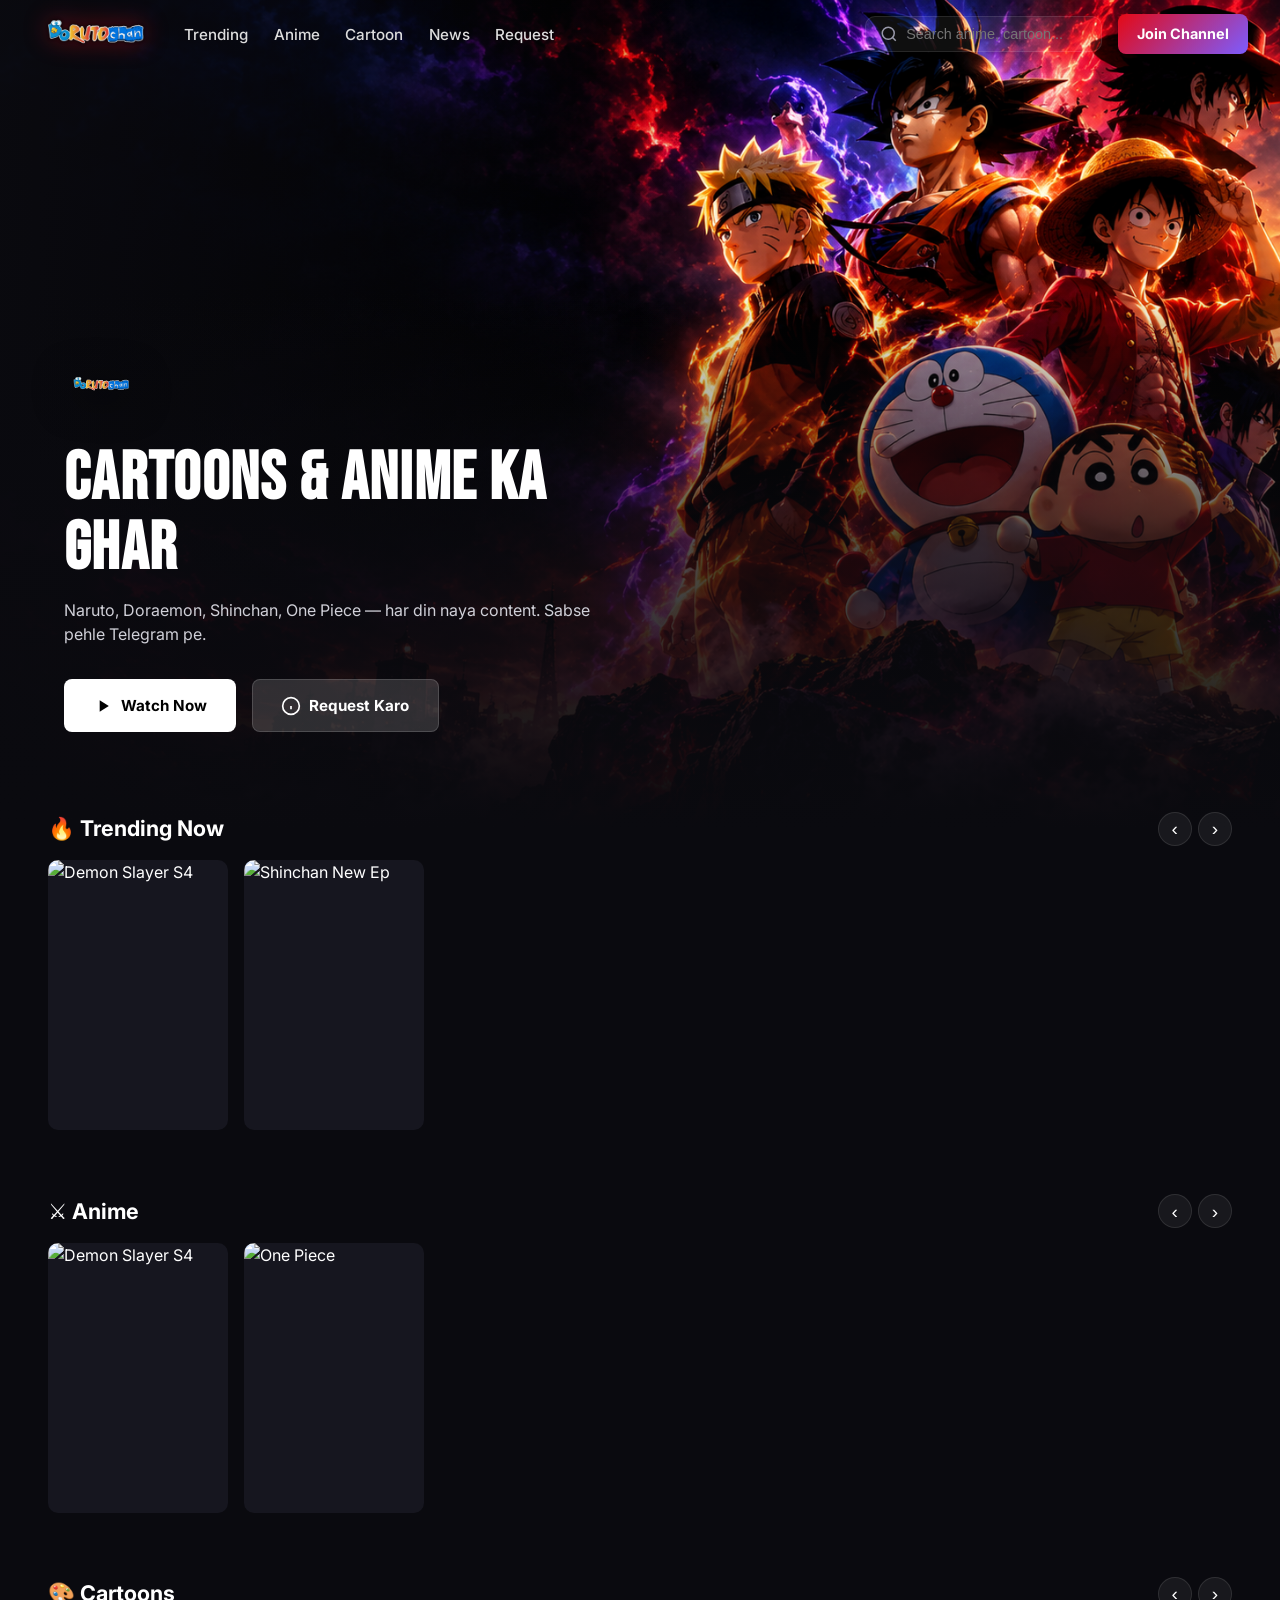
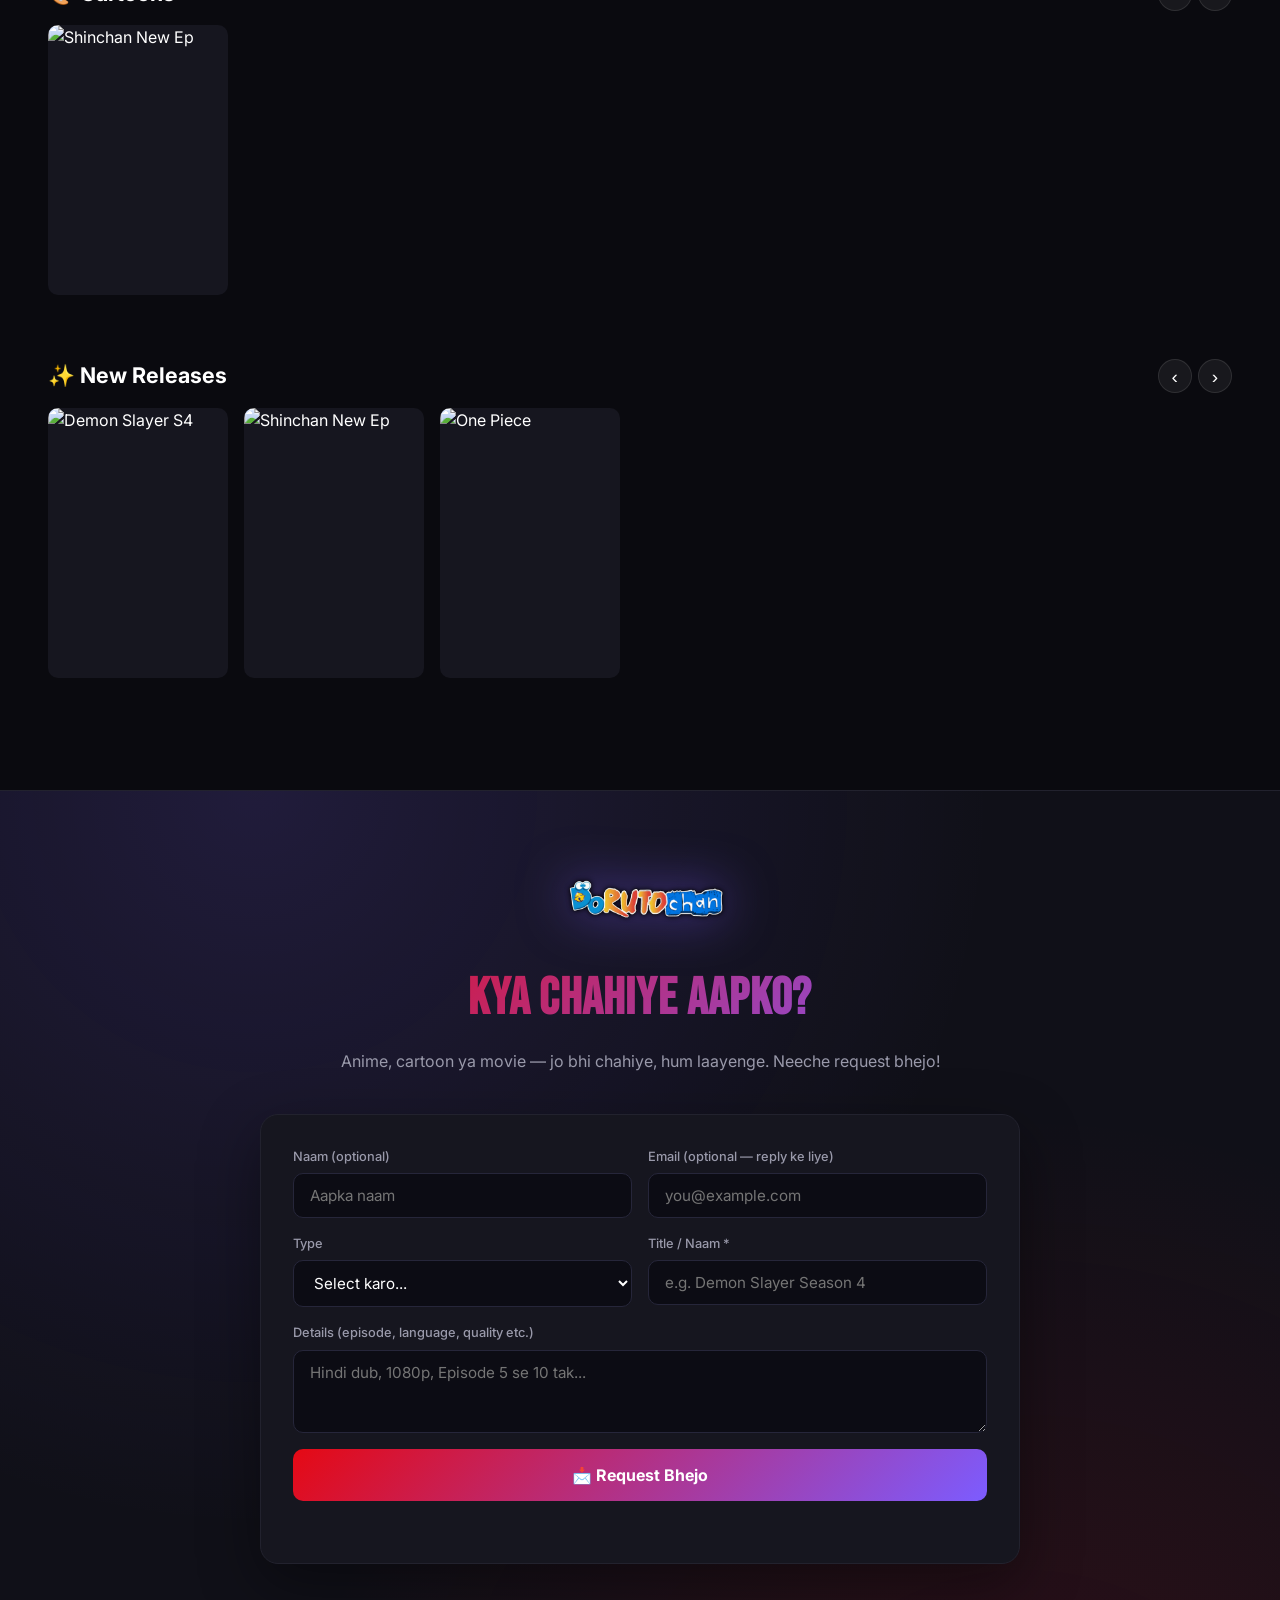
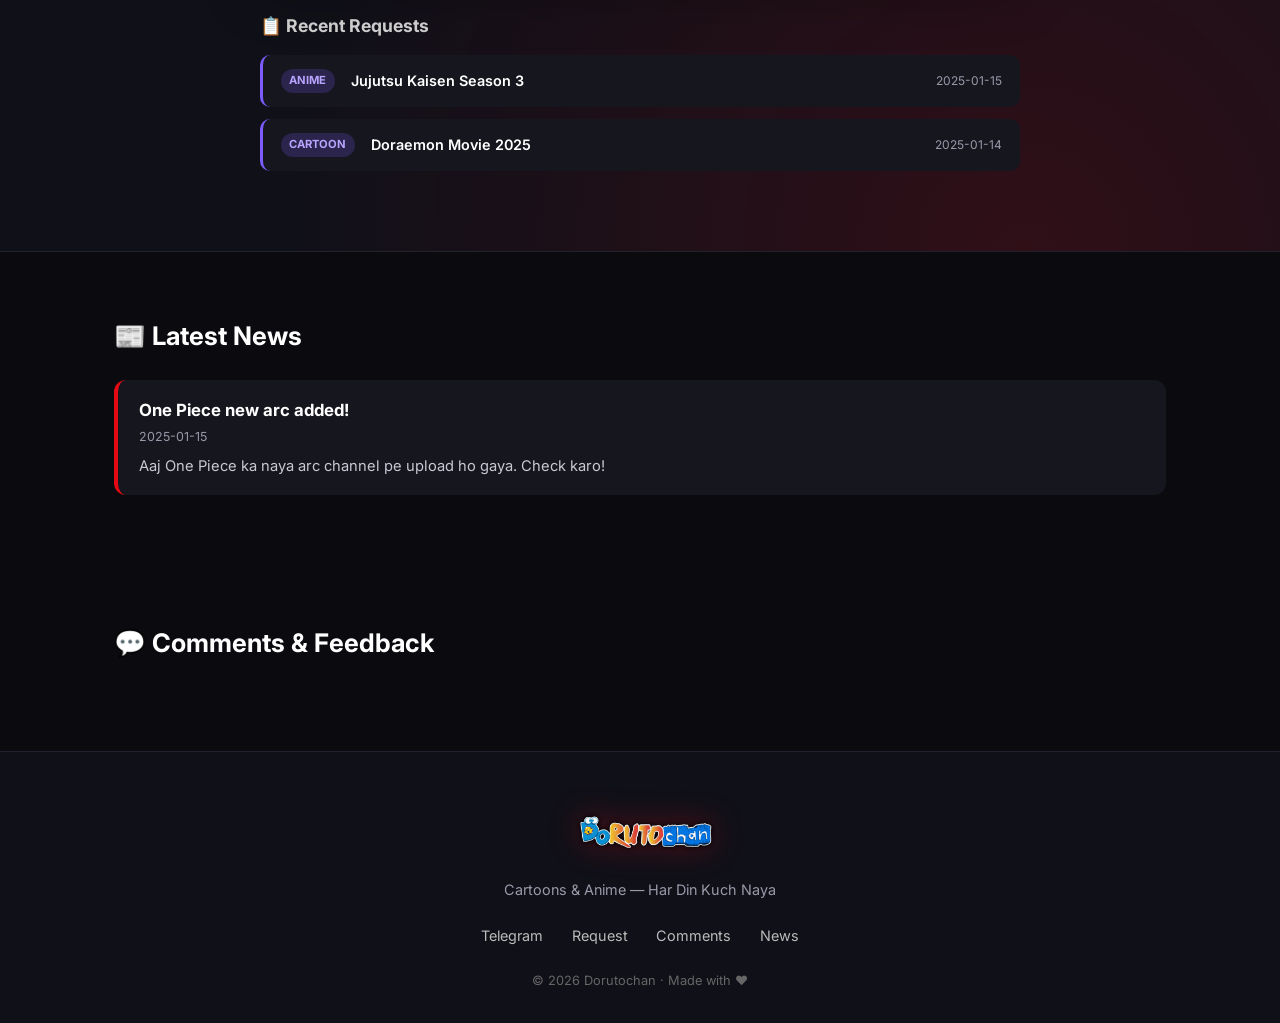
==== commit 1b09a900: "Update index.html" ====
--- a/index.html
+++ b/index.html
@@ -235,10 +235,10 @@
      (giscus.app se apna config generate karke ye values bharo)
      ═══════════════════════════════════════════ -->
 <script src="https://giscus.app/client.js"
-  data-repo="YOUR_USERNAME/YOUR_REPO"
-  data-repo-id="YOUR_REPO_ID"
+  data-repo="gamerzone14144-cmyk/Shinchan.html"
+  data-repo-id="R_kgDON_XXXXX"         ← giscus.app se milega
   data-category="Comments"
-  data-category-id="YOUR_CATEGORY_ID"
+  data-category-id="DIC_kwDON_XXXXX"   ← giscus.app se milega
   data-mapping="pathname"
   data-strict="0"
   data-reactions-enabled="1"
@@ -251,4 +251,4 @@
   async>
 </script>
 </body>
-</html>+</html>
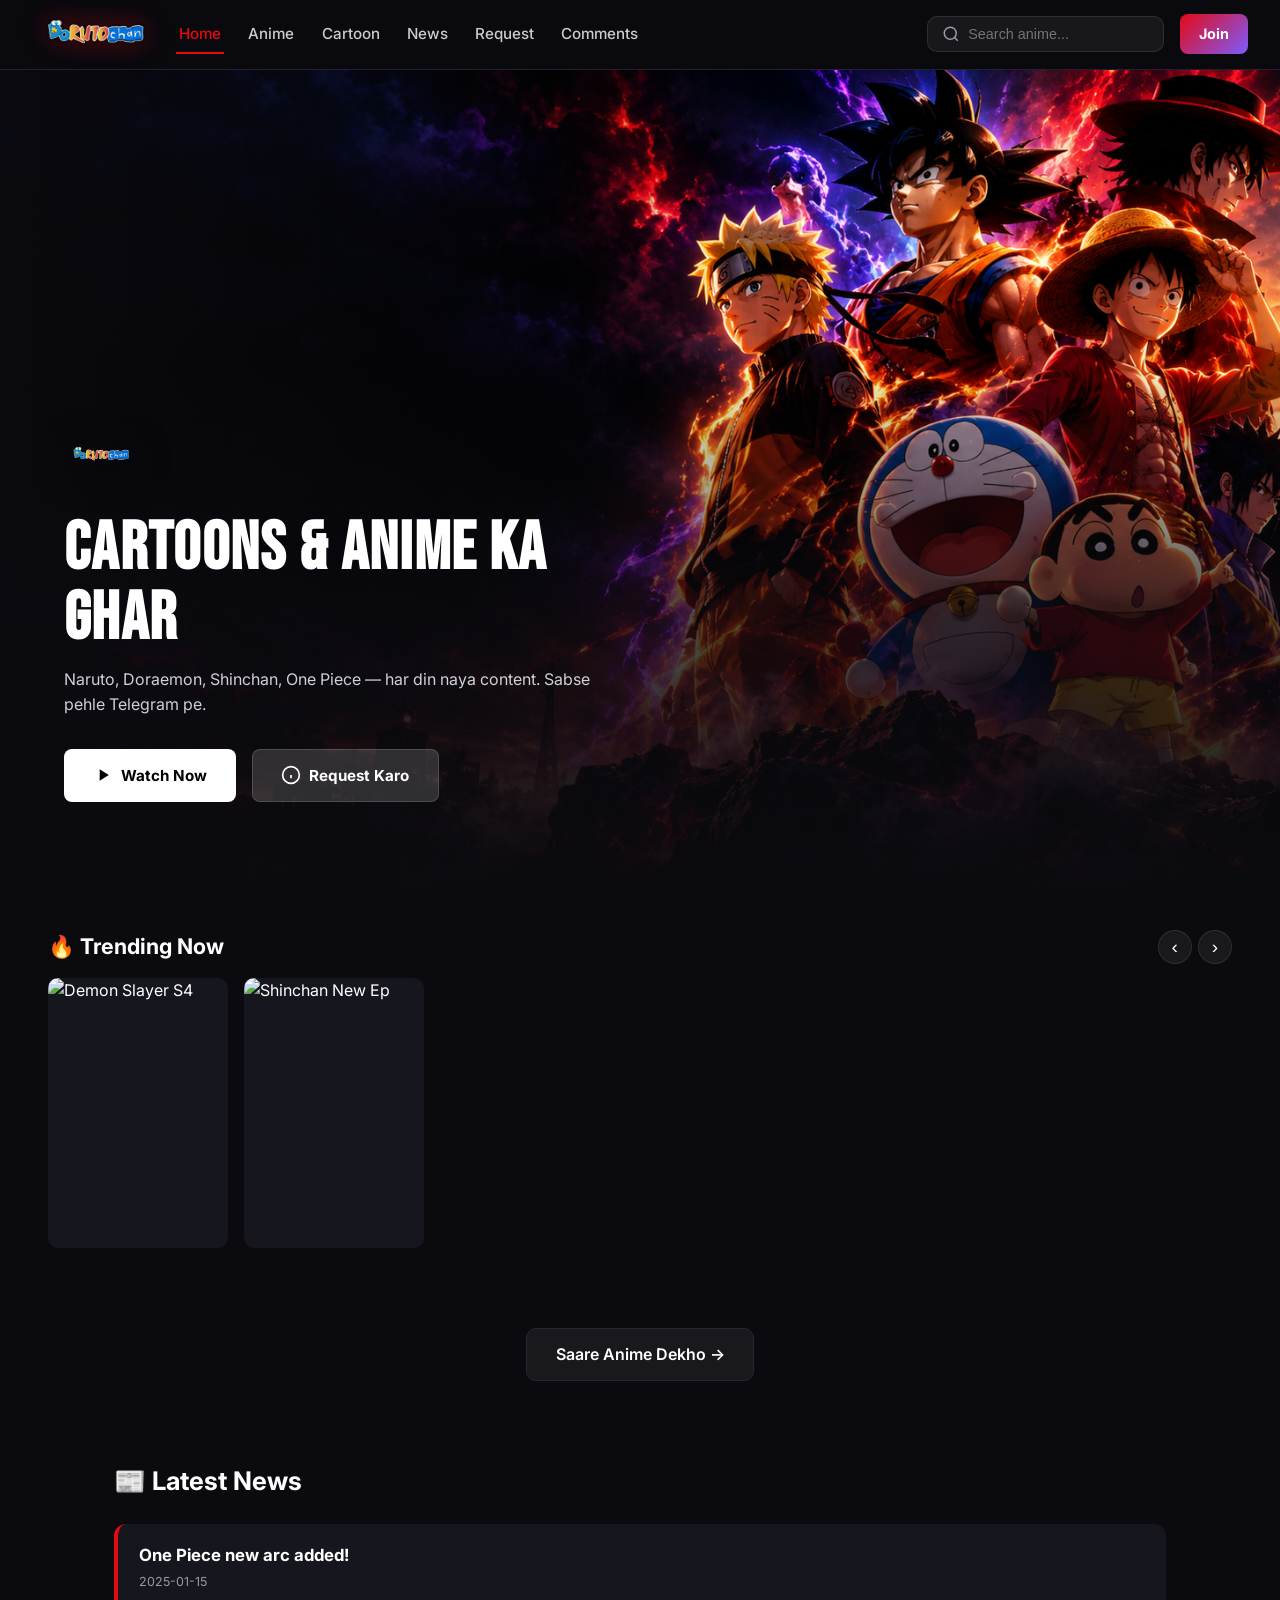
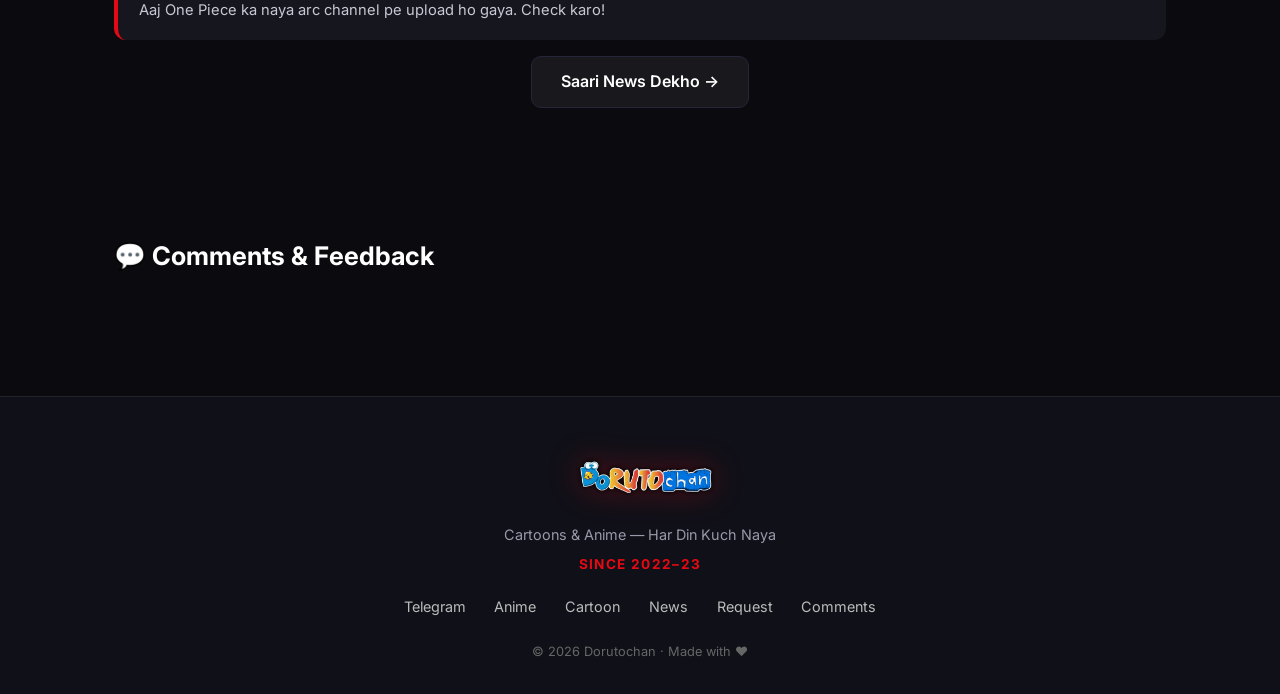
==== commit dc2799bd: "Add files via upload" ====
--- a/index.html
+++ b/index.html
@@ -3,8 +3,8 @@
 <head>
 <meta charset="UTF-8">
 <meta name="viewport" content="width=device-width,initial-scale=1">
-<title>Dorutochan — Cartoon & Anime Streaming Hub</title>
-<meta name="description" content="Dorutochan — Latest Cartoons, Anime, Movies. Netflix-style hub.">
+<title>Dorutochan — Cartoon & Anime Hub</title>
+<meta name="description" content="Dorutochan — Latest Cartoons, Anime, Movies.">
 <link rel="icon" href="assets/favicon.png">
 <link rel="stylesheet" href="style.css">
 <link rel="preconnect" href="https://fonts.googleapis.com">
@@ -12,46 +12,34 @@
 </head>
 <body>
 
-<!-- ═══════════════════════════════════════════
-     HEADER  ·  TOP LOGO PLACEHOLDER
-     ═══════════════════════════════════════════ -->
-<header class="header" id="header">
+<header class="header">
   <div class="header-inner">
-    <a href="#" class="brand">
-      <!-- 🔴 APNI LOGO YAHAN DAALO (top) -->
+    <a href="index.html" class="brand">
       <img src="assets/logo.png" alt="Dorutochan" class="brand-logo">
     </a>
-
-    <nav class="nav">
-      <a href="#trending">Trending</a>
-      <a href="#anime">Anime</a>
-      <a href="#cartoon">Cartoon</a>
-      <a href="#news">News</a>
-      <a href="#request">Request</a>
+    <nav class="nav" id="navMenu">
+      <a href="index.html" class="active">Home</a>
+      <a href="anime.html">Anime</a>
+      <a href="cartoon.html">Cartoon</a>
+      <a href="news.html">News</a>
+      <a href="request.html">Request</a>
+      <a href="comments.html">Comments</a>
     </nav>
-
     <div class="header-right">
       <div class="search-box">
         <svg width="18" height="18" viewBox="0 0 24 24" fill="none" stroke="currentColor" stroke-width="2"><circle cx="11" cy="11" r="8"/><path d="m21 21-4.3-4.3"/></svg>
-        <input type="text" id="search" placeholder="Search anime, cartoon...">
+        <input type="text" id="search" placeholder="Search anime...">
       </div>
-      <a href="https://t.me/Dorutochan" target="_blank" class="btn-join">Join Channel</a>
+      <a href="https://t.me/Dorutochan" target="_blank" class="btn-join">Join</a>
       <button class="menu-btn" id="menuBtn">☰</button>
     </div>
   </div>
 </header>
 
-<!-- ═══════════════════════════════════════════
-     HERO BANNER
-     ═══════════════════════════════════════════ -->
 <section class="hero">
-  <div class="hero-bg">
-    <!-- 🔴 APNI HERO BANNER IMAGE YAHAN DAALO -->
-    <img src="assets/hero-banner.jpg" alt="">
-  </div>
+  <div class="hero-bg"><img src="assets/hero-banner.jpg" alt=""></div>
   <div class="hero-gradient"></div>
   <div class="hero-content">
-    <!-- 🔴 HERO LOGO (bada logo) YAHAN DAALO -->
     <img src="assets/logo-large.png" alt="Dorutochan" class="hero-logo">
     <h1 class="hero-title">Cartoons & Anime Ka Ghar</h1>
     <p class="hero-desc">Naruto, Doraemon, Shinchan, One Piece — har din naya content. Sabse pehle Telegram pe.</p>
@@ -60,7 +48,7 @@
         <svg width="20" height="20" viewBox="0 0 24 24" fill="currentColor"><path d="M8 5v14l11-7z"/></svg>
         Watch Now
       </a>
-      <a href="#request" class="btn-secondary">
+      <a href="request.html" class="btn-secondary">
         <svg width="20" height="20" viewBox="0 0 24 24" fill="none" stroke="currentColor" stroke-width="2"><circle cx="12" cy="12" r="10"/><path d="M12 16v-4M12 8h.01"/></svg>
         Request Karo
       </a>
@@ -68,12 +56,9 @@
   </div>
 </section>
 
-<!-- ═══════════════════════════════════════════
-     CAROUSEL ROWS (Netflix style)
-     ═══════════════════════════════════════════ -->
 <main class="main">
 
-  <section class="row" id="trending">
+  <section class="row">
     <div class="row-head">
       <h2>🔥 Trending Now</h2>
       <div class="row-nav">
@@ -84,145 +69,48 @@
     <div class="row-scroll" id="trendingRow"></div>
   </section>
 
-  <section class="row" id="anime">
-    <div class="row-head">
-      <h2>⚔️ Anime</h2>
-      <div class="row-nav">
-        <button onclick="scrollRow('animeRow',-1)">‹</button>
-        <button onclick="scrollRow('animeRow',1)">›</button>
-      </div>
+  <div class="view-all-wrap">
+    <a href="anime.html" class="view-all">Saare Anime Dekho →</a>
+  </div>
+
+  <div class="container-narrow">
+    <h2 class="section-title">📰 Latest News</h2>
+    <div id="newsList" class="news-list"></div>
+    <div class="view-all-wrap">
+      <a href="news.html" class="view-all">Saari News Dekho →</a>
     </div>
-    <div class="row-scroll" id="animeRow"></div>
-  </section>
+  </div>
 
-  <section class="row" id="cartoon">
-    <div class="row-head">
-      <h2>🎨 Cartoons</h2>
-      <div class="row-nav">
-        <button onclick="scrollRow('cartoonRow',-1)">‹</button>
-        <button onclick="scrollRow('cartoonRow',1)">›</button>
-      </div>
-    </div>
-    <div class="row-scroll" id="cartoonRow"></div>
-  </section>
-
-  <section class="row" id="new">
-    <div class="row-head">
-      <h2>✨ New Releases</h2>
-      <div class="row-nav">
-        <button onclick="scrollRow('newRow',-1)">‹</button>
-        <button onclick="scrollRow('newRow',1)">›</button>
-      </div>
-    </div>
-    <div class="row-scroll" id="newRow"></div>
-  </section>
+  <div class="container-narrow">
+    <h2 class="section-title">💬 Comments & Feedback</h2>
+    <div class="giscus"></div>
+  </div>
 
 </main>
 
-<!-- ═══════════════════════════════════════════
-     REQUEST SECTION  ·  MIDDLE LOGO PLACEHOLDER
-     ═══════════════════════════════════════════ -->
-<section class="request-section" id="request">
-  <div class="request-inner">
-    <!-- 🔴 APNI LOGO YAHAN DAALO (middle) -->
-    <img src="assets/logo.png" alt="Dorutochan" class="middle-logo">
-
-    <h2 class="request-title">Kya Chahiye Aapko?</h2>
-    <p class="request-sub">Anime, cartoon ya movie — jo bhi chahiye, hum laayenge. Neeche request bhejo!</p>
-
-    <form class="request-form" id="requestForm">
-      <div class="form-row">
-        <div class="form-group">
-          <label>Naam (optional)</label>
-          <input type="text" name="name" placeholder="Aapka naam">
-        </div>
-        <div class="form-group">
-          <label>Email (optional — reply ke liye)</label>
-          <input type="email" name="email" placeholder="you@example.com">
-        </div>
-      </div>
-
-      <div class="form-row">
-        <div class="form-group">
-          <label>Type</label>
-          <select name="type" required>
-            <option value="">Select karo...</option>
-            <option>Anime</option>
-            <option>Cartoon</option>
-            <option>Movie</option>
-            <option>Series</option>
-            <option>Other</option>
-          </select>
-        </div>
-        <div class="form-group">
-          <label>Title / Naam *</label>
-          <input type="text" name="title" required placeholder="e.g. Demon Slayer Season 4">
-        </div>
-      </div>
-
-      <div class="form-group">
-        <label>Details (episode, language, quality etc.)</label>
-        <textarea name="description" rows="3" placeholder="Hindi dub, 1080p, Episode 5 se 10 tak..."></textarea>
-      </div>
-
-      <button type="submit" class="btn-submit" id="reqSubmit">
-        <span class="btn-text">📩 Request Bhejo</span>
-        <span class="btn-loading" style="display:none">Bhej rahe hain...</span>
-      </button>
-      <p class="form-msg" id="reqMsg"></p>
-    </form>
-
-    <div class="recent-requests">
-      <h3>📋 Recent Requests</h3>
-      <div id="recentRequests" class="req-list"></div>
-    </div>
-  </div>
-</section>
-
-<!-- ═══════════════════════════════════════════
-     NEWS
-     ═══════════════════════════════════════════ -->
-<section class="container" id="news">
-  <h2 class="section-title">📰 Latest News</h2>
-  <div id="newsList" class="news-list"></div>
-</section>
-
-<!-- ═══════════════════════════════════════════
-     COMMENTS (Giscus)
-     ═══════════════════════════════════════════ -->
-<section class="container" id="comments">
-  <h2 class="section-title">💬 Comments & Feedback</h2>
-  <div class="giscus"></div>
-</section>
-
-<!-- ═══════════════════════════════════════════
-     FOOTER  ·  BOTTOM LOGO PLACEHOLDER
-     ═══════════════════════════════════════════ -->
 <footer class="footer">
-  <!-- 🔴 APNI LOGO YAHAN DAALO (bottom) -->
   <img src="assets/logo.png" alt="Dorutochan" class="footer-logo">
   <p class="footer-tag">Cartoons & Anime — Har Din Kuch Naya</p>
+  <p class="footer-since">Since 2022–23</p>
   <div class="footer-links">
     <a href="https://t.me/Dorutochan" target="_blank">Telegram</a>
-    <a href="#request">Request</a>
-    <a href="#comments">Comments</a>
-    <a href="#news">News</a>
+    <a href="anime.html">Anime</a>
+    <a href="cartoon.html">Cartoon</a>
+    <a href="news.html">News</a>
+    <a href="request.html">Request</a>
+    <a href="comments.html">Comments</a>
   </div>
   <p class="footer-copy">© <span id="year"></span> Dorutochan · Made with ❤️</p>
 </footer>
 
-<!-- BACK TO TOP -->
 <button class="to-top" id="toTop">↑</button>
 
-<!-- ═══════════════════════════════════════════
-     JOIN POPUP
-     ═══════════════════════════════════════════ -->
 <div class="popup-overlay" id="popup">
   <div class="popup">
     <button class="popup-close" id="popupClose">✕</button>
     <div class="popup-emoji">🎉</div>
     <h3>Dorutochan Join Karo!</h3>
-    <p>Latest cartoons, anime aur exclusive updates sabse pehle paane ke liye channel join karo.</p>
+    <p>Latest cartoons aur anime updates sabse pehle paane ke liye channel join karo.</p>
     <a href="https://t.me/Dorutochan" target="_blank" class="btn-primary">Join Now →</a>
     <button class="skip" id="popupSkip">Baad me</button>
   </div>
@@ -230,15 +118,12 @@
 
 <script src="app.js"></script>
 
-<!-- ═══════════════════════════════════════════
-     GISCUS COMMENTS
-     (giscus.app se apna config generate karke ye values bharo)
-     ═══════════════════════════════════════════ -->
+<!-- GISCUS — apni IDs bharo -->
 <script src="https://giscus.app/client.js"
-  data-repo="gamerzone14144-cmyk/Shinchan.html"
-  data-repo-id="R_kgDON_XXXXX"         ← giscus.app se milega
-  data-category="Comments"
-  data-category-id="DIC_kwDON_XXXXX"   ← giscus.app se milega
+  data-repo="gamerzone14144-cmyk/shinchan-comments"
+  data-repo-id="YOUR_REPO_ID_HERE"
+  data-category="Announcements"
+  data-category-id="YOUR_CATEGORY_ID_HERE"
   data-mapping="pathname"
   data-strict="0"
   data-reactions-enabled="1"
@@ -251,4 +136,4 @@
   async>
 </script>
 </body>
-</html>
+</html>
--- a/style.css
+++ b/style.css
@@ -1,390 +1,162 @@
-/* ═══════════════════════════════════════════════
-   DORUTOCHAN — Netflix/Prime Style Theme
-   ═══════════════════════════════════════════════ */
-
+/* ═══ DORUTOCHAN THEME ═══ */
 * { box-sizing: border-box; margin: 0; padding: 0; }
-
 :root {
-  --bg: #0a0a0f;
-  --bg-2: #101018;
-  --card: #16161f;
-  --accent: #e50914;
-  --accent-2: #7c5cff;
-  --text: #ffffff;
-  --muted: #9999aa;
-  --border: #22222e;
+  --bg: #0a0a0f; --bg-2: #101018; --card: #16161f;
+  --accent: #e50914; --accent-2: #7c5cff;
+  --text: #fff; --muted: #9999aa; --border: #22222e;
   --grad: linear-gradient(135deg, #e50914 0%, #7c5cff 100%);
 }
-
 html { scroll-behavior: smooth; }
-
-body {
-  font-family: 'Inter', system-ui, sans-serif;
-  background: var(--bg);
-  color: var(--text);
-  line-height: 1.55;
-  overflow-x: hidden;
-}
-
+body { font-family: 'Inter', system-ui, sans-serif; background: var(--bg); color: var(--text); line-height: 1.55; overflow-x: hidden; min-height: 100vh; display: flex; flex-direction: column; }
+main { flex: 1; }
 a { color: inherit; text-decoration: none; }
 img { display: block; max-width: 100%; }
 ::selection { background: var(--accent); color: #fff; }
 
-/* ───────── HEADER ───────── */
-.header {
-  position: fixed; top: 0; left: 0; right: 0; z-index: 100;
-  transition: background .3s, backdrop-filter .3s, box-shadow .3s;
-  padding: .9rem 2rem;
-}
-.header.scrolled {
-  background: rgba(10,10,15,.92);
-  backdrop-filter: blur(14px);
-  box-shadow: 0 2px 20px rgba(0,0,0,.6);
-}
-.header-inner {
-  display: flex; align-items: center; gap: 2rem;
-  max-width: 1500px; margin: 0 auto;
-}
-.brand { display: flex; align-items: center; }
-.brand-logo {
-  height: 40px; width: auto;
-  min-width: 40px; object-fit: contain;
-  filter: drop-shadow(0 0 12px rgba(229,9,20,.4));
-}
-.nav { display: flex; gap: 1.6rem; font-size: .95rem; font-weight: 500; }
-.nav a { color: #ddd; transition: color .2s; }
-.nav a:hover { color: var(--accent); }
-.header-right {
-  margin-left: auto; display: flex; align-items: center; gap: 1rem;
-}
-.search-box {
-  display: flex; align-items: center; gap: .5rem;
-  background: rgba(255,255,255,.06);
-  border: 1px solid rgba(255,255,255,.1);
-  border-radius: 10px; padding: .5rem .9rem;
-  transition: .25s;
-}
-.search-box:focus-within {
-  border-color: var(--accent);
-  background: rgba(255,255,255,.1);
-}
+/* HEADER */
+.header { position: sticky; top: 0; z-index: 100; background: rgba(10,10,15,.92); backdrop-filter: blur(14px); border-bottom: 1px solid var(--border); padding: .9rem 2rem; }
+.header-inner { display: flex; align-items: center; gap: 1.5rem; max-width: 1500px; margin: 0 auto; }
+.brand-logo { height: 40px; width: auto; filter: drop-shadow(0 0 12px rgba(229,9,20,.4)); }
+.nav { display: flex; gap: 1.3rem; font-size: .95rem; font-weight: 500; }
+.nav a { color: #ccc; padding: .4rem .2rem; border-bottom: 2px solid transparent; transition: .2s; }
+.nav a:hover, .nav a.active { color: var(--accent); border-bottom-color: var(--accent); }
+.header-right { margin-left: auto; display: flex; align-items: center; gap: 1rem; }
+.search-box { display: flex; align-items: center; gap: .5rem; background: rgba(255,255,255,.06); border: 1px solid rgba(255,255,255,.1); border-radius: 10px; padding: .5rem .9rem; transition: .25s; }
+.search-box:focus-within { border-color: var(--accent); }
 .search-box svg { color: var(--muted); flex-shrink: 0; }
-.search-box input {
-  background: none; border: none; outline: none; color: #fff;
-  width: 180px; font-size: .9rem;
-}
-.btn-join {
-  background: var(--grad);
-  padding: .55rem 1.2rem; border-radius: 8px;
-  font-weight: 700; font-size: .9rem;
-  transition: transform .2s, box-shadow .2s;
-}
+.search-box input { background: none; border: none; outline: none; color: #fff; width: 180px; font-size: .9rem; }
+.btn-join { background: var(--grad); padding: .55rem 1.2rem; border-radius: 8px; font-weight: 700; font-size: .9rem; transition: .2s; }
 .btn-join:hover { transform: translateY(-2px); box-shadow: 0 8px 20px rgba(229,9,20,.4); }
-.menu-btn {
-  display: none; background: none; border: none;
-  color: #fff; font-size: 1.4rem; cursor: pointer;
-}
+.menu-btn { display: none; background: none; border: none; color: #fff; font-size: 1.4rem; cursor: pointer; }
 
-/* ───────── HERO ───────── */
-.hero {
-  position: relative; height: 92vh; min-height: 560px;
-  overflow: hidden; display: flex; align-items: flex-end;
-}
+/* HERO */
+.hero { position: relative; height: 92vh; min-height: 560px; overflow: hidden; display: flex; align-items: flex-end; }
 .hero-bg { position: absolute; inset: 0; }
 .hero-bg img { width: 100%; height: 100%; object-fit: cover; }
-.hero-gradient {
-  position: absolute; inset: 0;
-  background:
-    linear-gradient(to top, var(--bg) 0%, rgba(10,10,15,.7) 35%, transparent 65%),
-    linear-gradient(to right, rgba(10,10,15,.95) 0%, transparent 55%);
-}
-.hero-content {
-  position: relative; z-index: 2;
-  padding: 0 4rem 6rem; max-width: 720px;
-}
-.hero-logo {
-  height: 70px; width: auto; margin-bottom: 1.5rem;
-  filter: drop-shadow(0 6px 20px rgba(0,0,0,.9));
-}
-.hero-title {
-  font-family: 'Bebas Neue', sans-serif;
-  font-size: clamp(2.2rem, 5.5vw, 4.2rem);
-  letter-spacing: .02em; line-height: 1.05;
-  margin-bottom: .8rem;
-}
-.hero-desc {
-  color: #d0d0d8; font-size: 1rem;
-  margin-bottom: 2rem; max-width: 540px;
-}
+.hero-gradient { position: absolute; inset: 0; background: linear-gradient(to top, var(--bg) 0%, rgba(10,10,15,.7) 35%, transparent 65%), linear-gradient(to right, rgba(10,10,15,.95) 0%, transparent 55%); }
+.hero-content { position: relative; z-index: 2; padding: 0 4rem 6rem; max-width: 720px; }
+.hero-logo { height: 70px; width: auto; margin-bottom: 1.5rem; filter: drop-shadow(0 6px 20px rgba(0,0,0,.9)); }
+.hero-title { font-family: 'Bebas Neue', sans-serif; font-size: clamp(2.2rem, 5.5vw, 4.2rem); letter-spacing: .02em; line-height: 1.05; margin-bottom: .8rem; }
+.hero-desc { color: #d0d0d8; font-size: 1rem; margin-bottom: 2rem; max-width: 540px; }
 .hero-actions { display: flex; gap: 1rem; flex-wrap: wrap; }
 
-.btn-primary, .btn-secondary {
-  display: inline-flex; align-items: center; gap: .5rem;
-  padding: .85rem 1.8rem; border-radius: 8px;
-  font-weight: 700; font-size: .95rem; cursor: pointer;
-  transition: transform .2s, box-shadow .2s, background .2s;
-  border: none;
-}
+.btn-primary, .btn-secondary { display: inline-flex; align-items: center; gap: .5rem; padding: .85rem 1.8rem; border-radius: 8px; font-weight: 700; font-size: .95rem; cursor: pointer; transition: .2s; border: none; font-family: inherit; }
 .btn-primary { background: #fff; color: #000; }
 .btn-primary:hover { background: #e6e6e6; transform: translateY(-2px); }
-.btn-secondary {
-  background: rgba(255,255,255,.15);
-  color: #fff; border: 1px solid rgba(255,255,255,.15);
-}
+.btn-secondary { background: rgba(255,255,255,.15); color: #fff; border: 1px solid rgba(255,255,255,.15); }
 .btn-secondary:hover { background: rgba(255,255,255,.25); transform: translateY(-2px); }
 
-/* ───────── MAIN / ROWS ───────── */
-.main { padding: 2rem 0 3rem; margin-top: -3rem; position: relative; z-index: 3; }
+/* PAGE HEADER (inner pages) */
+.page-header { padding: 3.5rem 2rem 2.5rem; background: radial-gradient(circle at 50% 0%, rgba(229,9,20,.15), transparent 60%), var(--bg-2); border-bottom: 1px solid var(--border); text-align: center; }
+.page-header .middle-logo { height: 60px; width: auto; margin: 0 auto 1rem; filter: drop-shadow(0 0 25px rgba(124,92,255,.5)); }
+.page-title { font-family: 'Bebas Neue', sans-serif; font-size: clamp(2rem, 5vw, 3rem); background: var(--grad); -webkit-background-clip: text; -webkit-text-fill-color: transparent; background-clip: text; margin-bottom: .5rem; letter-spacing: .03em; }
+.page-sub { color: var(--muted); max-width: 600px; margin: 0 auto; }
+
+/* MAIN / ROWS */
+.main { padding: 2rem 0 3rem; }
 .row { margin-bottom: 3rem; }
-.row-head {
-  display: flex; justify-content: space-between; align-items: center;
-  padding: 0 3rem .9rem;
-}
+.row-head { display: flex; justify-content: space-between; align-items: center; padding: 0 3rem .9rem; }
 .row-head h2 { font-size: 1.35rem; font-weight: 700; }
 .row-nav { display: flex; gap: .4rem; }
-.row-nav button {
-  background: rgba(255,255,255,.06); border: 1px solid rgba(255,255,255,.1);
-  color: #fff; width: 34px; height: 34px; border-radius: 50%;
-  cursor: pointer; font-size: 1.2rem; line-height: 1;
-  transition: .2s;
-}
+.row-nav button { background: rgba(255,255,255,.06); border: 1px solid rgba(255,255,255,.1); color: #fff; width: 34px; height: 34px; border-radius: 50%; cursor: pointer; font-size: 1.2rem; line-height: 1; transition: .2s; }
 .row-nav button:hover { background: var(--accent); border-color: var(--accent); }
-
-.row-scroll {
-  display: flex; gap: 1rem;
-  overflow-x: auto; overflow-y: hidden;
-  padding: 0 3rem 1rem;
-  scroll-behavior: smooth;
-  scroll-snap-type: x proximity;
-  scrollbar-width: none;
-}
+.row-scroll { display: flex; gap: 1rem; overflow-x: auto; overflow-y: hidden; padding: 0 3rem 1rem; scroll-behavior: smooth; scroll-snap-type: x proximity; scrollbar-width: none; }
 .row-scroll::-webkit-scrollbar { display: none; }
 
-.poster {
-  flex: 0 0 auto;
-  width: 180px; aspect-ratio: 2/3;
-  border-radius: 10px; overflow: hidden;
-  position: relative; cursor: pointer;
-  background: var(--card);
-  scroll-snap-align: start;
-  transition: transform .3s cubic-bezier(.2,.9,.3,1.2), box-shadow .3s;
-}
+/* GRID */
+.grid { display: grid; grid-template-columns: repeat(auto-fill, minmax(180px, 1fr)); gap: 1.2rem; }
+.container-narrow { max-width: 1100px; margin: 0 auto; padding: 3rem 1.5rem; }
+.container-wide { max-width: 1500px; margin: 0 auto; padding: 3rem 1.5rem; }
+
+/* POSTER */
+.poster { flex: 0 0 auto; width: 180px; aspect-ratio: 2/3; border-radius: 10px; overflow: hidden; position: relative; cursor: pointer; background: var(--card); scroll-snap-align: start; transition: transform .3s cubic-bezier(.2,.9,.3,1.2), box-shadow .3s; }
+.grid .poster { width: auto; }
 .poster img { width: 100%; height: 100%; object-fit: cover; }
-.poster::after {
-  content: ''; position: absolute; inset: 0;
-  background: linear-gradient(to top, rgba(0,0,0,.85) 0%, transparent 50%);
-  opacity: 0; transition: opacity .3s;
-}
-.poster-info {
-  position: absolute; bottom: 0; left: 0; right: 0;
-  padding: .8rem; z-index: 2;
-  transform: translateY(100%); opacity: 0;
-  transition: .3s;
-}
+.poster::after { content: ''; position: absolute; inset: 0; background: linear-gradient(to top, rgba(0,0,0,.85) 0%, transparent 50%); opacity: 0; transition: opacity .3s; }
+.poster-info { position: absolute; bottom: 0; left: 0; right: 0; padding: .8rem; z-index: 2; transform: translateY(100%); opacity: 0; transition: .3s; }
 .poster-title { font-size: .85rem; font-weight: 600; line-height: 1.2; }
 .poster-meta { font-size: .7rem; color: #b8b8c8; margin-top: .2rem; }
-.poster:hover {
-  transform: scale(1.08);
-  box-shadow: 0 15px 40px rgba(0,0,0,.7);
-  z-index: 5;
-}
+.poster:hover { transform: scale(1.08); box-shadow: 0 15px 40px rgba(0,0,0,.7); z-index: 5; }
 .poster:hover::after { opacity: 1; }
 .poster:hover .poster-info { transform: translateY(0); opacity: 1; }
 
-/* ───────── REQUEST SECTION ───────── */
-.request-section {
-  padding: 5rem 1.5rem;
-  background:
-    radial-gradient(circle at 20% 0%, rgba(124,92,255,.15), transparent 50%),
-    radial-gradient(circle at 80% 100%, rgba(229,9,20,.15), transparent 50%),
-    var(--bg-2);
-  border-top: 1px solid var(--border);
-  border-bottom: 1px solid var(--border);
-}
-.request-inner { max-width: 760px; margin: 0 auto; text-align: center; }
-.middle-logo {
-  height: 64px; width: auto; margin: 0 auto 1.5rem;
-  filter: drop-shadow(0 0 25px rgba(124,92,255,.5));
-}
-.request-title {
-  font-family: 'Bebas Neue', sans-serif;
-  font-size: clamp(2rem, 5vw, 3.2rem);
-  letter-spacing: .02em;
-  background: var(--grad);
-  -webkit-background-clip: text; -webkit-text-fill-color: transparent;
-  background-clip: text; margin-bottom: .7rem;
-}
-.request-sub { color: var(--muted); margin-bottom: 2.5rem; font-size: 1rem; }
-
-.request-form {
-  background: var(--card);
-  border: 1px solid var(--border);
-  border-radius: 18px;
-  padding: 2rem;
-  text-align: left;
-  box-shadow: 0 20px 60px rgba(0,0,0,.4);
-}
+/* REQUEST FORM */
+.request-form { background: var(--card); border: 1px solid var(--border); border-radius: 18px; padding: 2rem; box-shadow: 0 20px 60px rgba(0,0,0,.4); }
 .form-row { display: grid; grid-template-columns: 1fr 1fr; gap: 1rem; }
 .form-group { display: flex; flex-direction: column; margin-bottom: 1rem; }
-.form-group label {
-  font-size: .8rem; color: var(--muted);
-  margin-bottom: .4rem; font-weight: 500;
-}
-.form-group input,
-.form-group select,
-.form-group textarea {
-  background: #0c0c14;
-  border: 1px solid #26263a;
-  color: #fff;
-  border-radius: 10px;
-  padding: .75rem 1rem;
-  font-family: inherit; font-size: .95rem;
-  outline: none; transition: border-color .2s, box-shadow .2s;
-  width: 100%;
-}
-.form-group input:focus,
-.form-group select:focus,
-.form-group textarea:focus {
-  border-color: var(--accent-2);
-  box-shadow: 0 0 0 3px rgba(124,92,255,.15);
-}
+.form-group label { font-size: .8rem; color: var(--muted); margin-bottom: .4rem; font-weight: 500; }
+.form-group input, .form-group select, .form-group textarea { background: #0c0c14; border: 1px solid #26263a; color: #fff; border-radius: 10px; padding: .75rem 1rem; font-family: inherit; font-size: .95rem; outline: none; transition: .2s; width: 100%; }
+.form-group input:focus, .form-group select:focus, .form-group textarea:focus { border-color: var(--accent-2); box-shadow: 0 0 0 3px rgba(124,92,255,.15); }
 .form-group textarea { resize: vertical; }
-.btn-submit {
-  width: 100%; padding: 1rem;
-  background: var(--grad); border: none;
-  color: #fff; font-weight: 700; font-size: 1rem;
-  border-radius: 10px; cursor: pointer;
-  transition: transform .2s, box-shadow .2s;
-  font-family: inherit;
-}
+.btn-submit { width: 100%; padding: 1rem; background: var(--grad); border: none; color: #fff; font-weight: 700; font-size: 1rem; border-radius: 10px; cursor: pointer; transition: .2s; font-family: inherit; }
 .btn-submit:hover { transform: translateY(-2px); box-shadow: 0 10px 30px rgba(229,9,20,.4); }
 .btn-submit:disabled { opacity: .7; cursor: not-allowed; }
-.form-msg {
-  margin-top: .8rem; text-align: center;
-  font-size: .9rem; min-height: 1.2em;
-}
+.form-msg { margin-top: .8rem; text-align: center; font-size: .9rem; min-height: 1.2em; }
 .form-msg.ok { color: #4ade80; }
 .form-msg.err { color: #f87171; }
 
-.recent-requests { margin-top: 3rem; text-align: left; }
+/* REQUEST LIST */
+.recent-requests { margin-top: 3rem; }
 .recent-requests h3 { font-size: 1.1rem; margin-bottom: 1rem; color: #ccc; }
 .req-list { display: flex; flex-direction: column; gap: .7rem; }
-.req-item {
-  background: var(--card);
-  border-left: 3px solid var(--accent-2);
-  padding: .9rem 1.1rem;
-  border-radius: 10px;
-  display: flex; justify-content: space-between; align-items: center;
-  gap: 1rem; font-size: .9rem;
-}
-.req-item .req-type {
-  font-size: .7rem; font-weight: 700;
-  padding: .2rem .55rem; border-radius: 999px;
-  background: rgba(124,92,255,.2); color: #b6a4ff;
-  text-transform: uppercase;
-}
+.req-item { background: var(--card); border-left: 3px solid var(--accent-2); padding: .9rem 1.1rem; border-radius: 10px; display: flex; justify-content: space-between; align-items: center; gap: 1rem; font-size: .9rem; }
+.req-item .req-type { font-size: .7rem; font-weight: 700; padding: .2rem .55rem; border-radius: 999px; background: rgba(124,92,255,.2); color: #b6a4ff; text-transform: uppercase; }
 .req-item .req-title { font-weight: 600; flex: 1; }
 .req-item .req-date { font-size: .75rem; color: var(--muted); }
 
-/* ───────── CONTAINER / NEWS ───────── */
-.container { max-width: 1100px; margin: 0 auto; padding: 4rem 1.5rem; }
+/* SECTION TITLE */
 .section-title { font-size: 1.6rem; margin-bottom: 1.5rem; font-weight: 700; }
+
+/* NEWS */
 .news-list { display: flex; flex-direction: column; gap: 1rem; }
-.news-item {
-  background: var(--card);
-  border-left: 4px solid var(--accent);
-  padding: 1.1rem 1.3rem;
-  border-radius: 12px;
-  transition: transform .2s;
-}
+.news-item { background: var(--card); border-left: 4px solid var(--accent); padding: 1.1rem 1.3rem; border-radius: 12px; transition: transform .2s; }
 .news-item:hover { transform: translateX(5px); }
 .news-item h4 { margin-bottom: .25rem; font-size: 1.05rem; }
 .news-item .date { font-size: .78rem; color: var(--muted); }
 .news-item p { margin-top: .5rem; color: #c8c8d4; font-size: .92rem; }
 
-/* ───────── FOOTER ───────── */
-.footer {
-  text-align: center; padding: 3.5rem 1.5rem 2rem;
-  border-top: 1px solid var(--border);
-  background: var(--bg-2);
-}
-.footer-logo {
-  height: 55px; width: auto; margin: 0 auto 1rem;
-  filter: drop-shadow(0 0 15px rgba(229,9,20,.3));
-}
-.footer-tag { color: var(--muted); margin-bottom: 1.5rem; font-size: .9rem; }
-.footer-links {
-  display: flex; justify-content: center; gap: 1.8rem;
-  margin-bottom: 1.5rem; flex-wrap: wrap;
-}
-.footer-links a { color: #bbb; font-size: .9rem; transition: color .2s; }
+/* VIEW ALL BUTTON */
+.view-all-wrap { text-align: center; padding: 1rem 0 2rem; }
+.view-all { display: inline-flex; align-items: center; gap: .5rem; padding: .8rem 1.8rem; border-radius: 10px; background: rgba(255,255,255,.06); border: 1px solid #26263a; color: #fff; font-weight: 600; transition: .2s; }
+.view-all:hover { background: var(--grad); border-color: transparent; transform: translateY(-2px); }
+
+/* FOOTER */
+.footer { text-align: center; padding: 3.5rem 1.5rem 2rem; border-top: 1px solid var(--border); background: var(--bg-2); margin-top: auto; }
+.footer-logo { height: 55px; width: auto; margin: 0 auto 1rem; filter: drop-shadow(0 0 15px rgba(229,9,20,.3)); }
+.footer-tag { color: var(--muted); margin-bottom: .5rem; font-size: .9rem; }
+.footer-since { color: var(--accent); font-weight: 700; font-size: .85rem; letter-spacing: .1em; text-transform: uppercase; margin-bottom: 1.3rem; }
+.footer-links { display: flex; justify-content: center; gap: 1.8rem; margin-bottom: 1.5rem; flex-wrap: wrap; }
+.footer-links a { color: #bbb; font-size: .9rem; transition: .2s; }
 .footer-links a:hover { color: var(--accent); }
 .footer-copy { font-size: .8rem; color: #666; }
 
-/* ───────── TO TOP ───────── */
-.to-top {
-  position: fixed; bottom: 25px; right: 25px;
-  width: 46px; height: 46px; border-radius: 50%;
-  background: var(--grad); border: none; color: #fff;
-  font-size: 1.2rem; cursor: pointer;
-  opacity: 0; pointer-events: none;
-  transition: opacity .3s, transform .3s;
-  z-index: 50;
-  box-shadow: 0 10px 25px rgba(229,9,20,.4);
-}
+/* TO TOP */
+.to-top { position: fixed; bottom: 25px; right: 25px; width: 46px; height: 46px; border-radius: 50%; background: var(--grad); border: none; color: #fff; font-size: 1.2rem; cursor: pointer; opacity: 0; pointer-events: none; transition: .3s; z-index: 50; box-shadow: 0 10px 25px rgba(229,9,20,.4); }
 .to-top.show { opacity: 1; pointer-events: auto; }
 .to-top:hover { transform: translateY(-3px) scale(1.05); }
 
-/* ───────── POPUP ───────── */
-.popup-overlay {
-  position: fixed; inset: 0;
-  background: rgba(0,0,0,.85);
-  display: none; align-items: center; justify-content: center;
-  z-index: 999; backdrop-filter: blur(6px);
-  padding: 1rem;
-}
+/* POPUP */
+.popup-overlay { position: fixed; inset: 0; background: rgba(0,0,0,.85); display: none; align-items: center; justify-content: center; z-index: 999; backdrop-filter: blur(6px); padding: 1rem; }
 .popup-overlay.show { display: flex; animation: fadeIn .3s; }
 @keyframes fadeIn { from { opacity: 0 } to { opacity: 1 } }
-.popup {
-  background: linear-gradient(160deg, #1a1a24 0%, #0f0f17 100%);
-  padding: 2.5rem 2rem; border-radius: 20px;
-  max-width: 420px; width: 100%; text-align: center;
-  position: relative;
-  border: 1px solid #2e2e44;
-  box-shadow: 0 30px 80px rgba(0,0,0,.7), 0 0 0 1px rgba(229,9,20,.2);
-  animation: popIn .4s cubic-bezier(.2,.9,.3,1.3);
-}
-@keyframes popIn {
-  from { transform: scale(.85) translateY(20px); opacity: 0 }
-  to   { transform: scale(1) translateY(0);     opacity: 1 }
-}
+.popup { background: linear-gradient(160deg, #1a1a24 0%, #0f0f17 100%); padding: 2.5rem 2rem; border-radius: 20px; max-width: 420px; width: 100%; text-align: center; position: relative; border: 1px solid #2e2e44; box-shadow: 0 30px 80px rgba(0,0,0,.7), 0 0 0 1px rgba(229,9,20,.2); animation: popIn .4s cubic-bezier(.2,.9,.3,1.3); }
+@keyframes popIn { from { transform: scale(.85) translateY(20px); opacity: 0 } to { transform: scale(1) translateY(0); opacity: 1 } }
 .popup-emoji { font-size: 3.5rem; margin-bottom: .8rem; }
 .popup h3 { font-size: 1.5rem; margin-bottom: .6rem; }
 .popup p { color: var(--muted); margin-bottom: 1.5rem; font-size: .95rem; }
 .popup .btn-primary { width: 100%; justify-content: center; }
-.popup-close {
-  position: absolute; top: 14px; right: 14px;
-  background: rgba(255,255,255,.08); border: none;
-  color: #fff; width: 32px; height: 32px; border-radius: 50%;
-  cursor: pointer; font-size: 1rem; transition: .2s;
-}
+.popup-close { position: absolute; top: 14px; right: 14px; background: rgba(255,255,255,.08); border: none; color: #fff; width: 32px; height: 32px; border-radius: 50%; cursor: pointer; font-size: 1rem; transition: .2s; }
 .popup-close:hover { background: rgba(255,255,255,.2); }
-.skip {
-  display: block; margin: 1rem auto 0; background: none; border: none;
-  color: var(--muted); cursor: pointer; font-size: .85rem;
-  font-family: inherit;
-}
+.skip { display: block; margin: 1rem auto 0; background: none; border: none; color: var(--muted); cursor: pointer; font-size: .85rem; font-family: inherit; }
 .skip:hover { color: #fff; }
 
-/* ───────── RESPONSIVE ───────── */
+/* RESPONSIVE */
 @media (max-width: 900px) {
-  .nav { display: none; }
-  .menu-btn { display: block; }
+  .nav { display: none; } .menu-btn { display: block; }
+  .header { padding: .8rem 1rem; }
   .search-box input { width: 100px; }
-  .header { padding: .8rem 1rem; }
   .hero-content { padding: 0 1.5rem 4rem; }
-  .row-head { padding: 0 1.2rem .9rem; }
-  .row-scroll { padding: 0 1.2rem 1rem; }
+  .row-head, .row-scroll { padding-left: 1.2rem; padding-right: 1.2rem; }
   .poster { width: 140px; }
   .form-row { grid-template-columns: 1fr; }
   .request-form { padding: 1.4rem; }
@@ -397,4 +169,5 @@
   .hero-logo { height: 50px; }
   .poster { width: 120px; }
   .req-item { flex-wrap: wrap; }
+  .grid { grid-template-columns: repeat(auto-fill, minmax(130px, 1fr)); }
 }
